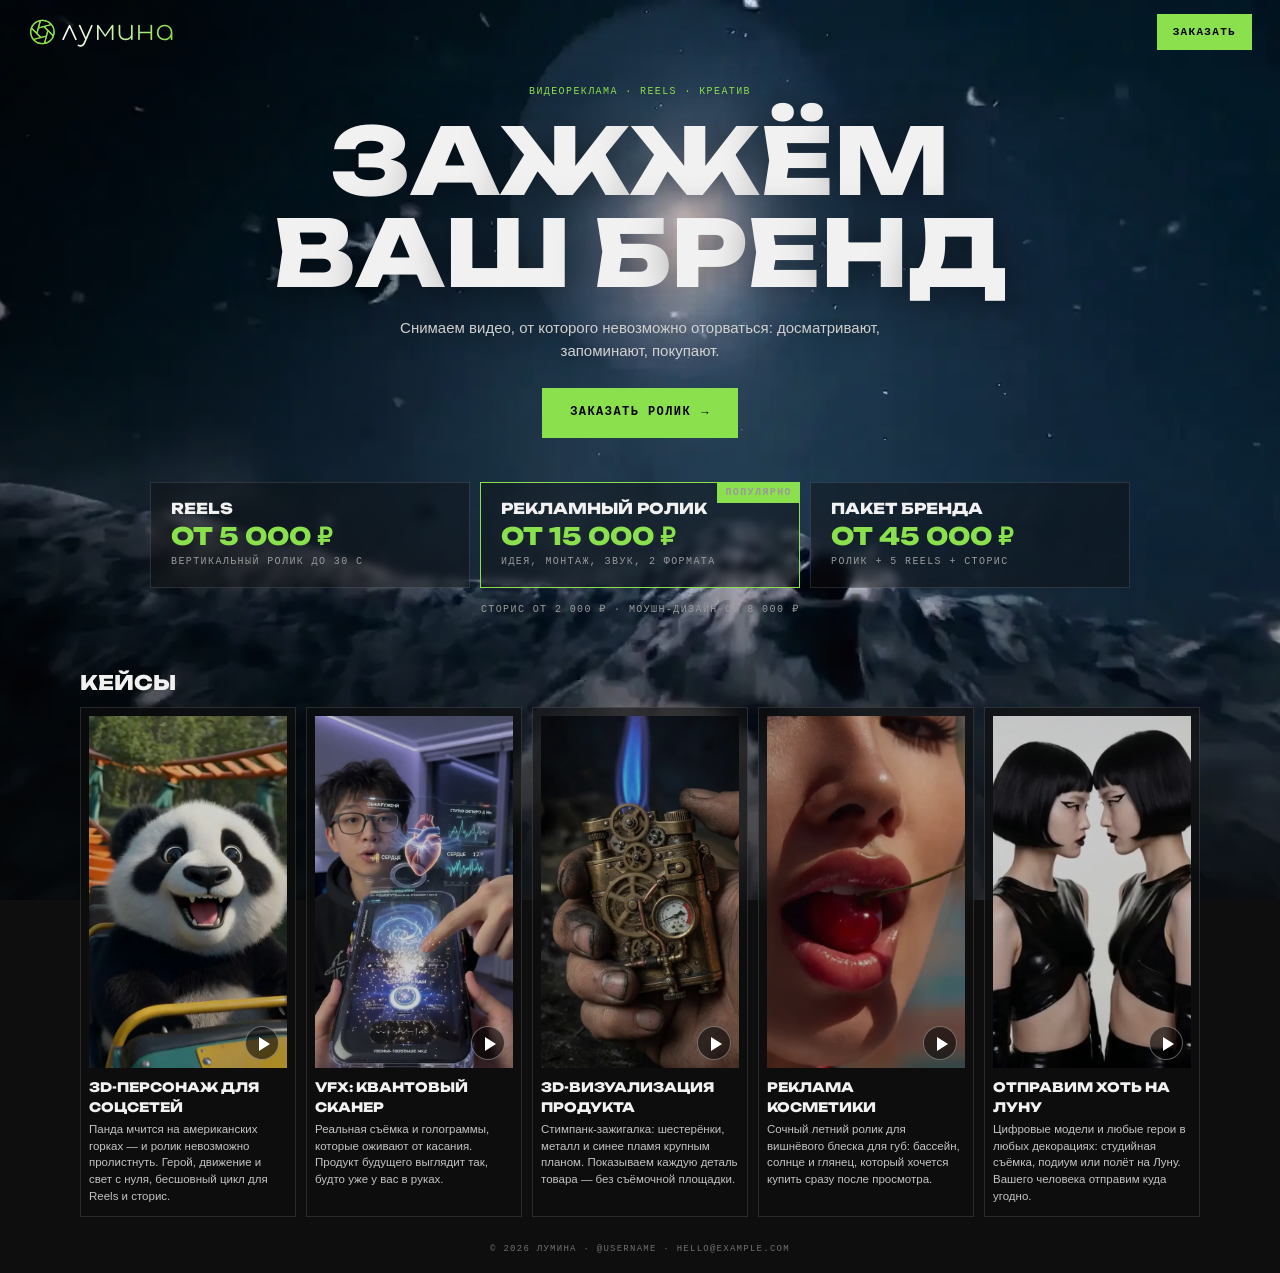
==== index.html @ f876d19e "Лумина: сайт видеостудии" ====
<!doctype html>
<html lang="ru">
<head>
<meta charset="utf-8">
<meta name="viewport" content="width=device-width,initial-scale=1,viewport-fit=cover">
<title>Лумина — видеореклама и креаторский контент</title>
<meta name="description" content="Рекламные ролики, Reels, сторис и моушн-дизайн для брендов. Фиксированная цена.">
<meta name="theme-color" content="#0e0e0e">
<link rel="preload" href="fonts/unb-cyr.woff2" as="font" type="font/woff2" crossorigin>
<link rel="icon" href="favicon.svg?v=15" type="image/svg+xml">
<link rel="icon" href="favicon-32.png?v=15" sizes="32x32">
<link rel="apple-touch-icon" href="apple-touch-icon.png?v=15">
<meta property="og:title" content="Лумина — видеореклама и креаторский контент">
<meta property="og:description" content="Ролики, Reels, сторис и моушн для брендов.">
<meta property="og:image" content="http://186.246.47.144:8081/og.png?v=15">
<meta property="og:image:width" content="1200">
<meta property="og:image:height" content="630">
<meta property="og:url" content="http://186.246.47.144:8081/">
<meta property="og:site_name" content="Лумина">
<meta property="og:locale" content="ru_RU">
<meta name="twitter:card" content="summary_large_image">
<meta property="og:type" content="website">
<link rel="stylesheet" href="style.css?v=15">
</head>
<body>
<div class="bg" aria-hidden="true"><video id="bgv" muted loop playsinline preload="auto" autoplay disablepictureinpicture></video></div>
<header class="hd">
  <a href="./" class="logo"><svg class="logo-svg" role="img" aria-label="Лумина" xmlns="http://www.w3.org/2000/svg" viewBox="0 0 331 80"><defs><linearGradient id="lmg" x1="0" x2="1"><stop offset="0" stop-color="#ffffff"/><stop offset="1" stop-color="#8be04e"/></linearGradient><filter id="lglow" x="-60%" y="-60%" width="220%" height="220%"><feGaussianBlur stdDeviation="1.4" result="b"/><feMerge><feMergeNode in="b"/><feMergeNode in="SourceGraphic"/></feMerge></filter></defs><g filter="url(#lglow)"><circle cx="32" cy="40" r="26" fill="none" stroke="#8be04e" stroke-width="2.6"/><line x1="44.28" y1="36.68" x2="36.53" y2="65.60" stroke="#8be04e" stroke-width="2.6" stroke-linecap="round"/><line x1="41.01" y1="48.97" x2="12.09" y2="56.72" stroke="#8be04e" stroke-width="2.6" stroke-linecap="round"/><line x1="28.73" y1="52.29" x2="7.56" y2="31.12" stroke="#8be04e" stroke-width="2.6" stroke-linecap="round"/><line x1="19.72" y1="43.32" x2="27.47" y2="14.40" stroke="#8be04e" stroke-width="2.6" stroke-linecap="round"/><line x1="22.99" y1="31.03" x2="51.91" y2="23.28" stroke="#8be04e" stroke-width="2.6" stroke-linecap="round"/><line x1="35.27" y1="27.71" x2="56.44" y2="48.88" stroke="#8be04e" stroke-width="2.6" stroke-linecap="round"/></g><path d="M92.166 24.024Q92.786 24.024 93.344 24.334Q93.902 24.644 94.15 25.326L108.1 55.644Q108.41 56.264 108.131 56.946Q107.852 57.628 107.17 57.938Q106.488 58.248 105.775 58.0Q105.062 57.752 104.752 57.07L91.112 27.0H93.654L79.766 57.008Q79.456 57.69 78.68100000000001 57.938Q77.906 58.186 77.224 57.876Q76.542 57.566 76.29400000000001 56.884Q76.046 56.202 76.294 55.582L90.43 25.326Q91.112 24.024 92.166 24.024ZM117.098 72.818Q115.548 72.88 114.122 72.384Q112.696 71.888 111.27 71.082Q110.464 70.586 110.309 69.78Q110.154 68.974 110.774 68.292Q111.33200000000001 67.672 112.107 67.765Q112.882 67.858 113.688 68.292Q114.494 68.726 115.238 68.943Q115.982 69.16 116.974 69.098Q119.144 68.974 121.035 67.269Q122.926 65.564 124.29 62.402L140.1 25.264000000000003Q140.41 24.520000000000003 141.123 24.241000000000003Q141.836 23.962000000000003 142.58 24.272Q143.324 24.582 143.603 25.264Q143.882 25.945999999999998 143.572 26.752L127.638 63.766Q125.902 67.92 123.143 70.307Q120.384 72.694 117.098 72.818ZM129.25 57.194Q128.44400000000002 57.566 127.82400000000001 57.38Q127.20400000000001 57.194 126.83200000000001 56.388L113.254 26.628Q112.882 25.822000000000003 113.06800000000001 25.202Q113.254 24.582 114.06 24.21Q114.866 23.838 115.486 24.024Q116.10600000000001 24.21 116.47800000000001 25.016L130.056 54.775999999999996Q130.428 55.582 130.24200000000002 56.202Q130.056 56.822 129.25 57.194ZM155.174 58.0Q154.306 58.0 153.81 57.504000000000005Q153.31400000000002 57.008 153.31400000000002 56.14V25.945999999999998Q153.31400000000002 25.016 153.81 24.551Q154.306 24.086 155.174 24.086Q156.538 24.086 157.344 25.326L171.604 46.034L185.864 25.326Q186.67000000000002 24.086 188.034 24.086Q188.90200000000002 24.086 189.39800000000002 24.551Q189.894 25.016 189.894 25.945999999999998V56.14Q189.894 57.008 189.39800000000002 57.504000000000005Q188.90200000000002 58.0 188.034 58.0Q187.104 58.0 186.639 57.504000000000005Q186.174 57.008 186.174 56.14V27.806L187.72400000000002 28.302L173.154 49.568Q172.53400000000002 50.374 171.604 50.374Q170.674 50.374 170.054 49.568L155.422 28.55L157.03400000000002 28.054V56.14Q157.03400000000002 57.07 156.56900000000002 57.535Q156.104 58.0 155.174 58.0ZM217.12 58.434Q212.6458360655738 58.434 209.1169180327869 56.605Q205.58800000000002 54.775999999999996 203.51100000000002 51.242Q201.43400000000003 47.708 201.43400000000003 42.624V25.945999999999998Q201.43400000000003 25.16284210526316 201.96720000000002 24.62442105263158Q202.5004 24.086 203.27596363636366 24.086Q204.10000000000002 24.086 204.627 24.62442105263158Q205.15400000000002 25.16284210526316 205.15400000000002 25.945999999999998V42.624Q205.15400000000002 46.653999999999996 206.72495530726258 49.340666666666664Q208.29591061452516 52.02733333333333 211.00330167597767 53.370666666666665Q213.71069273743018 54.714 217.12 54.714Q220.4428125 54.714 223.12140625 53.412Q225.8 52.11 227.35000000000002 49.912444444444446Q228.90000000000003 47.71488888888889 228.90000000000003 44.918H232.0Q231.752 48.762 229.70600000000002 51.831Q227.66000000000003 54.9 224.39321637426903 56.667Q221.12643274853804 58.434 217.12 58.434ZM230.78480000000002 58.0Q229.94160000000002 58.0 229.42080000000004 57.473Q228.90000000000003 56.946 228.90000000000003 56.14V25.945999999999998Q228.90000000000003 25.078000000000003 229.42080000000004 24.582Q229.94160000000002 24.086 230.78480000000002 24.086Q231.62800000000001 24.086 232.12400000000002 24.582Q232.62 25.078000000000003 232.62 25.945999999999998V56.14Q232.62 56.946 232.12400000000002 57.473Q231.62800000000001 58.0 230.78480000000002 58.0ZM274.106 58.0Q273.2952307692308 58.0 272.77061538461544 57.473Q272.24600000000004 56.946 272.24600000000004 56.14V25.945999999999998Q272.24600000000004 25.087538461538465 272.77061538461544 24.58676923076923Q273.2952307692308 24.086 274.106 24.086Q274.9605945945946 24.086 275.46329729729734 24.58676923076923Q275.966 25.087538461538465 275.966 25.945999999999998V56.14Q275.966 56.946 275.46329729729734 57.473Q274.9605945945946 58.0 274.106 58.0ZM246.65803636363637 58.0Q245.834 58.0 245.30700000000002 57.473Q244.78000000000003 56.946 244.78000000000003 56.14V25.945999999999998Q244.78000000000003 25.087538461538465 245.30080000000004 24.58676923076923Q245.82160000000002 24.086 246.6648 24.086Q247.508 24.086 248.00400000000002 24.58676923076923Q248.50000000000003 25.087538461538465 248.50000000000003 25.945999999999998V56.14Q248.50000000000003 56.946 247.9910363636364 57.473Q247.48207272727274 58.0 246.65803636363637 58.0ZM247.69400000000002 42.934V39.586H273.796V42.934ZM303.626 58.372Q298.66008040201007 58.372 294.72604020100505 56.109Q290.792 53.846000000000004 288.529 49.92094634146342Q286.266 45.99589268292683 286.266 41.074Q286.266 36.096222222222224 288.5403718592965 32.17622222222222Q290.814743718593 28.256222222222224 294.7403718592965 25.98511111111111Q298.666 23.714 303.6159222614841 23.714Q308.5658445229682 23.714 312.4819222614841 25.977Q316.39799999999997 28.240000000000002 318.66099999999994 32.17700000000001Q320.924 36.114000000000004 320.924 41.074L319.374 43.554Q319.374 47.7543779527559 317.30514509803925 51.108846456692916Q315.2362901960784 54.46331496062992 311.6852705882353 56.41765748031496Q308.13425098039215 58.372 303.626 58.372ZM303.6233043478261 54.9Q307.532 54.9 310.601 53.071Q313.67 51.242 315.437 48.10433644859813Q317.204 44.96667289719626 317.204 41.06936448598131Q317.204 37.106 315.42272772277227 33.97687248322148Q313.6414554455445 30.847744966442953 310.58304455445545 29.016872483221476Q307.52463366336633 27.186 303.626 27.186Q299.7836644295302 27.186 296.6828322147651 29.015Q293.582 30.844 291.784 33.96321126760563Q289.986 37.082422535211265 289.986 41.064394366197185Q289.986 44.980000000000004 291.784 48.111000000000004Q293.582 51.242 296.682 53.071Q299.782 54.9 303.6233043478261 54.9ZM319.09499999999997 58.0Q318.258 58.0 317.731 57.48605263157894Q317.204 56.97210526315789 317.204 56.14V44.794L318.382 41.074H320.924V56.14Q320.924 56.97210526315789 320.428 57.48605263157894Q319.932 58.0 319.09499999999997 58.0Z" fill="url(#lmg)"/></svg></a>
  <button class="btn btn-acc btn-sm" data-lead data-magnet>Заказать</button>
</header>
<main>
  <section class="hero">
    <p class="mono acc kick">Видеореклама · Reels · креатив</p>
    <h1 class="disp">Зажжём<br>ваш бренд</h1>
    <p class="sub">Снимаем видео, от которого невозможно оторваться: досматривают, запоминают, покупают.</p>
    <button class="btn btn-acc btn-arr" data-lead data-magnet>Заказать ролик</button>
  </section>
  <section class="plans" aria-label="Цены">
    <div class="plan"><h2 class="disp">Reels</h2><p class="price disp acc">от 5 000 ₽</p><p class="mono">вертикальный ролик до 30 с</p></div>
    <div class="plan hot"><span class="badge mono">популярно</span><h2 class="disp">Рекламный ролик</h2><p class="price disp acc">от 15 000 ₽</p><p class="mono">идея, монтаж, звук, 2 формата</p></div>
    <div class="plan"><h2 class="disp">Пакет бренда</h2><p class="price disp acc">от 45 000 ₽</p><p class="mono">ролик + 5 Reels + сторис</p></div>
  </section>
  <p class="mono extra">Сторис от 2 000 ₽ · Моушн-дизайн от 8 000 ₽</p>

  <section class="cases" aria-label="Кейсы">
    <h2 class="disp cases-h">Кейсы</h2>
    <div class="cgrid">
      <article class="case" tabindex="0" role="button" data-full="media/work-panda-full.mp4?v=15" data-title="3D-персонаж для соцсетей"><div class="cv"><video muted loop playsinline preload="none" poster="media/work-panda.webp?v=15" data-src="media/work-panda.mp4?v=15"></video><span class="play" aria-hidden="true"></span></div><h3>3D-персонаж для соцсетей</h3><p>Панда мчится на американских горках — и ролик невозможно пролистнуть. Герой, движение и свет с нуля, бесшовный цикл для Reels и сторис.</p></article>
      <article class="case" tabindex="0" role="button" data-full="media/work-vfx-full.mp4?v=15" data-title="VFX: квантовый сканер"><div class="cv"><video muted loop playsinline preload="none" poster="media/work-vfx.webp?v=15" data-src="media/work-vfx.mp4?v=15"></video><span class="play" aria-hidden="true"></span></div><h3>VFX: квантовый сканер</h3><p>Реальная съёмка и голограммы, которые оживают от касания. Продукт будущего выглядит так, будто уже у вас в руках.</p></article>
      <article class="case" tabindex="0" role="button" data-full="media/work-lighter-full.mp4?v=15" data-title="3D-визуализация продукта"><div class="cv"><video muted loop playsinline preload="none" poster="media/work-lighter.webp?v=15" data-src="media/work-lighter.mp4?v=15"></video><span class="play" aria-hidden="true"></span></div><h3>3D-визуализация продукта</h3><p>Стимпанк-зажигалка: шестерёнки, металл и синее пламя крупным планом. Показываем каждую деталь товара — без съёмочной площадки.</p></article>
      <article class="case" tabindex="0" role="button" data-full="media/work-beauty-full.mp4?v=15" data-title="Реклама косметики"><div class="cv"><video muted loop playsinline preload="none" poster="media/work-beauty.webp?v=15" data-src="media/work-beauty.mp4?v=15"></video><span class="play" aria-hidden="true"></span></div><h3>Реклама косметики</h3><p>Сочный летний ролик для вишнёвого блеска для губ: бассейн, солнце и глянец, который хочется купить сразу после просмотра.</p></article>
      <article class="case" tabindex="0" role="button" data-full="media/work-twins-full.mp4?v=15" data-title="Отправим хоть на Луну"><div class="cv"><video muted loop playsinline preload="none" poster="media/work-twins.webp?v=15" data-src="media/work-twins.mp4?v=15"></video><span class="play" aria-hidden="true"></span></div><h3>Отправим хоть на Луну</h3><p>Цифровые модели и любые герои в любых декорациях: студийная съёмка, подиум или полёт на Луну. Вашего человека отправим куда угодно.</p></article>
    </div>
  </section>
</main>
<footer class="ft mono">© <span id="yr"></span> <span data-brand>Лумина</span> · @username · hello@example.com</footer>

<div class="modal" id="lead" hidden>
  <div class="m-in">
    <button class="x" data-close aria-label="Закрыть">×</button>
    <form id="lf" novalidate>
      <h3 class="disp">Заказать ролик</h3>
      <label class="mono">Имя<input name="name" required maxlength="80" autocomplete="name"></label>
      <label class="mono">Телефон, Telegram или e-mail<input name="contact" required maxlength="120" placeholder="+7 900 000-00-00, @username или e-mail" autocomplete="on"></label>
      <label class="mono">Идея<textarea name="idea" rows="3" maxlength="1000" placeholder="Коротко: что рекламируем и где"></textarea></label>
      <button class="btn btn-acc w" type="submit">Отправить</button>
      <p class="ferr" id="ferr" role="alert" hidden></p>
      <p class="mono tiny">Отправляя заявку, вы соглашаетесь на обработку контактных данных для связи с вами согласно <a href="privacy.html" class="ul" target="_blank" rel="noopener">политике конфиденциальности</a>.</p>
    </form>
    <div class="thanks" hidden><h3 class="disp">Спасибо!</h3><p>Заявка принята, скоро свяжемся.</p><button class="btn btn-acc w" data-close>Готово</button></div>
  </div>
</div>
<div class="modal lb" id="lb" hidden>
  <div class="lb-in"><button class="x" data-close aria-label="Закрыть">×</button><video id="lbv" controls playsinline preload="none"></video><p class="mono lb-t" id="lbt"></p></div>
</div>
<script src="app.js?v=15" defer></script>
</body>
</html>
---- style.css ----
@font-face{font-family:Disp;src:url(fonts/unb-cyr.woff2) format('woff2');font-weight:500 900;font-display:swap;unicode-range:U+0400-045F,U+2116}
@font-face{font-family:Disp;src:url(fonts/unb-lat.woff2) format('woff2');font-weight:500 900;font-display:swap;unicode-range:U+0000-00FF,U+2000-206F,U+20BD}
*{box-sizing:border-box;margin:0;padding:0}
:root{--fg:#f1f1f1;--mut:#9a9a9a;--line:rgba(255,255,255,.12);--acc:#8be04e;--acc2:#a6f06a;--mono:ui-monospace,SFMono-Regular,Menlo,Consolas,monospace}
body{background:#0e0e0e;color:var(--fg);font:15px/1.5 Inter,-apple-system,BlinkMacSystemFont,"Segoe UI",Roboto,Arial,sans-serif;-webkit-font-smoothing:antialiased;min-height:100svh;display:flex;flex-direction:column}
button{font:inherit;color:inherit;background:none;border:0;cursor:pointer}
.mono{font-family:var(--mono);font-size:11px;letter-spacing:.14em;text-transform:uppercase}
.disp{font-family:Disp,sans-serif;font-weight:800;text-transform:uppercase;line-height:1}
.acc{color:var(--acc)}
.bg{position:fixed;inset:0;z-index:-1;background:#05070a url(media/bg-m.webp?v=15) center/cover}
@media(min-width:768px){.bg{background-image:url(media/bg.webp?v=15)}}
.bg video{width:100%;height:100%;object-fit:cover;opacity:0;transition:opacity 1.2s}.bg video.on{opacity:1}
.bg:after{content:"";position:absolute;inset:0;background:linear-gradient(90deg,rgba(0,0,0,.45),rgba(0,0,0,.05) 60%),linear-gradient(transparent 55%,rgba(10,10,10,.7))}
.bg video{filter:saturate(1.15) contrast(1.05)}
h1,.sub,.kick{text-shadow:0 2px 18px rgba(0,0,0,.6)}
.btn{display:inline-flex;align-items:center;justify-content:center;height:50px;padding:0 28px;font-family:var(--mono);font-size:12px;font-weight:700;letter-spacing:.12em;text-transform:uppercase;transition:.2s}
.btn-acc{background:var(--acc);color:#000}.btn-acc:hover{background:var(--acc2)}
.btn-sm{height:36px;padding:0 16px;font-size:11px}.w{width:100%}
.hd{display:flex;justify-content:space-between;align-items:center;height:64px;padding:0 18px}
.logo{font-family:Disp,sans-serif;font-weight:800;font-size:17px;letter-spacing:.06em}
main{flex:1;display:flex;flex-direction:column;justify-content:center;align-items:center;padding:20px 16px 10px;text-align:center}
.kick{margin-bottom:16px;font-size:10px}
h1{font-size:clamp(30px,8vw,92px);text-shadow:0 4px 40px rgba(0,0,0,.5)}
.sub{color:#d2d2d2;max-width:520px;margin:18px auto 26px}
.plans{display:grid;gap:10px;width:100%;max-width:980px;margin-top:44px;text-align:left}
.plan{position:relative;padding:18px 20px;border:1px solid var(--line);background:rgba(14,14,14,.4);backdrop-filter:blur(4px);-webkit-backdrop-filter:blur(4px)}
.plan.hot{border-color:var(--acc)}
.badge{position:absolute;top:-1px;right:-1px;background:var(--acc);color:#000;padding:3px 8px;font-size:9px;font-weight:700}
.plan h2{font-size:15px}.price{font-size:24px;margin:8px 0 6px}.plan .mono{color:var(--mut);font-size:10px}
.extra{color:var(--mut);font-size:10px;margin-top:14px}
.ft{text-align:center;color:#6f6f6f;font-size:9px;padding:16px}
.modal{position:fixed;inset:0;z-index:10;background:rgba(0,0,0,.78);backdrop-filter:blur(8px);-webkit-backdrop-filter:blur(8px);display:flex;align-items:center;justify-content:center;padding:16px}
.modal[hidden]{display:none}
.m-in{position:relative;width:min(440px,100%);background:#121212;border:1px solid var(--line);border-top:2px solid var(--acc);padding:28px 22px 22px}
.m-in h3{font-size:20px;margin-bottom:18px}
label{display:block;margin-bottom:14px;font-size:10px;color:var(--mut)}
input,textarea{display:block;width:100%;margin-top:6px;background:#1a1a1a;border:1px solid var(--line);color:#fff;font:16px Inter,-apple-system,Arial,sans-serif;padding:12px;outline:0;resize:vertical}
input:focus,textarea:focus{border-color:var(--acc)}
.tiny{font-size:9px;color:#666;margin-top:10px;text-align:center}
.thanks p{color:var(--mut);margin:8px 0 18px}
.x{position:absolute;top:6px;right:10px;font-size:30px;width:40px;height:40px}
@media(min-width:720px){.plans{grid-template-columns:repeat(3,1fr)}.hd{padding:0 28px}}
@media(prefers-reduced-motion:reduce){*{transition:none!important}}
.logo{display:inline-flex;align-items:center}.logo-svg{height:30px;width:auto;display:block}
@media(min-width:720px){.logo-svg{height:36px}}
.cases{width:100%;max-width:980px;margin-top:56px;text-align:left}
.cases-h{font-size:20px;display:flex;align-items:center;gap:12px;margin-bottom:14px}
.tag{font-size:9px;font-weight:700;letter-spacing:.12em;color:#000;background:var(--acc);padding:3px 7px}
.cases-h .tag{background:transparent;color:var(--acc);border:1px solid var(--acc)}
.cgrid{display:grid;grid-template-columns:1fr 1fr;gap:10px}
.case{border:1px solid var(--line);background:rgba(14,14,14,.6);backdrop-filter:blur(10px);-webkit-backdrop-filter:blur(10px);padding:8px 8px 12px}
.cv{position:relative;aspect-ratio:4/5;overflow:hidden;background:#111;margin-bottom:10px}
.cv video{width:100%;height:100%;object-fit:cover;display:block}
.cv .tag{position:absolute;top:6px;left:6px}
.case h3{font-family:Disp,sans-serif;font-weight:800;text-transform:uppercase;font-size:13px;margin-bottom:4px}
.case p{font-size:12px;color:#cfcfcf;line-height:1.4}.case b{color:#fff;font-weight:600}
.case .res{color:var(--acc);font-size:9.5px;letter-spacing:.06em;margin-top:6px;line-height:1.5}
.cases .note{color:var(--mut);font-size:9px;margin-top:10px;text-align:center}
@media(min-width:720px){.cgrid{grid-template-columns:repeat(4,1fr)}}
/* scramble h1 */
.hero h1{cursor:default}.hero h1 .w{white-space:nowrap}
.hero h1 .c{display:inline-block;position:relative}
.hero h1 .c.sc{color:transparent;text-shadow:none}
.hero h1 .c.sc:after{content:attr(data-c);position:absolute;inset:0;display:flex;align-items:center;justify-content:center;color:var(--acc);font-family:var(--mono);font-weight:700;text-shadow:0 0 14px var(--acc),0 0 3px #e9ffd9}
/* real cases */
.cgrid{grid-template-columns:repeat(3,1fr)}
.case{cursor:pointer;transition:border-color .2s}.case:hover,.case:focus-visible{border-color:var(--acc);outline:0}
.cv{aspect-ratio:9/16}
.play{position:absolute;right:8px;bottom:8px;width:34px;height:34px;border-radius:50%;background:rgba(0,0,0,.55);border:1px solid rgba(255,255,255,.35)}
.play:after{content:"";position:absolute;left:13px;top:10px;border-left:11px solid #fff;border-top:7px solid transparent;border-bottom:7px solid transparent}
.case:hover .play{background:var(--acc);border-color:var(--acc)}.case:hover .play:after{border-left-color:#000}
@media(max-width:719px){.cgrid{display:flex;overflow-x:auto;scroll-snap-type:x mandatory;scroll-padding:0 16px;gap:10px;margin:0 -16px;padding:0 16px 6px;scrollbar-width:none}.cgrid::-webkit-scrollbar{display:none}.case{flex:0 0 58%;scroll-snap-align:start}}
@media(min-width:720px){.cgrid{grid-template-columns:repeat(3,1fr)}.cases{max-width:820px}}
.lb .lb-in{position:relative;display:flex;flex-direction:column;align-items:center;gap:8px;max-height:100%}
.lb video{max-height:calc(100svh - 80px);max-width:100%;aspect-ratio:9/16;background:#000;border:1px solid var(--line)}
.lb .x{top:-4px;right:-46px}.lb-t{color:var(--mut);font-size:10px}
@media(max-width:600px){.lb .x{right:0;top:-44px}}
/* 5 cases */
@media(min-width:720px){.cases{max-width:1120px}.cgrid{grid-template-columns:repeat(5,1fr)}}
.case p{font-size:11.5px;color:#c4c4c4;line-height:1.45}
@media(max-width:719px){.case{flex-basis:62%}}
/* ===== micro-interactions ===== */
.btn{position:relative;overflow:hidden;isolation:isolate;transition:color .3s,background .3s,box-shadow .3s}
.btn:before{content:"";position:absolute;inset:0;z-index:-1;background:#fff;transform:scaleX(0);transform-origin:right;transition:transform .45s cubic-bezier(.7,0,.2,1)}
.btn .roll{display:inline-block;position:relative;overflow:hidden;height:1.3em;line-height:1.3em;vertical-align:middle}
.btn .roll>span{display:block;transition:transform .4s cubic-bezier(.7,0,.2,1)}
.btn .roll>span+span{position:absolute;left:0;top:100%}
.btn-arr .arr{display:inline-block;margin-left:10px;transition:transform .35s cubic-bezier(.7,0,.2,1)}
.x{transition:transform .3s,color .2s}
.logo-svg>g{transform-box:fill-box;transform-origin:center;transition:transform .8s cubic-bezier(.3,.7,.2,1)}
.plan{transition:border-color .3s,box-shadow .3s,transform .3s}
.plan .price{transition:text-shadow .3s}
.case{transition:border-color .3s,box-shadow .3s,transform .35s cubic-bezier(.2,.7,.2,1)}
.cv video{filter:brightness(.82) saturate(.9);transition:filter .4s,transform .6s cubic-bezier(.2,.7,.2,1)}
.play{transition:background .25s,border-color .25s,transform .3s}
.ul{color:inherit;text-decoration:none;background:linear-gradient(currentColor,currentColor) 0 100%/100% 1px no-repeat;transition:background-size .35s}
@media(hover:hover) and (pointer:fine){
  .btn:hover:before{transform:scaleX(1);transform-origin:left}
  .btn-acc:hover{background:var(--acc);color:#000}
  .btn:hover .roll>span{transform:translateY(-100%)}
  .btn-arr:hover .arr{transform:translateX(5px)}
  .x:hover{transform:rotate(90deg);color:var(--acc)}
  .logo:hover .logo-svg>g{transform:rotate(120deg)}
  .plan:hover{border-color:var(--acc);box-shadow:0 0 0 1px rgba(139,224,78,.35),0 10px 40px -12px rgba(139,224,78,.45);transform:translateY(-4px)}
  .plan:hover .price{text-shadow:0 0 18px rgba(139,224,78,.6)}
  .case:hover,.case:focus-visible{transform:translateY(-6px);box-shadow:0 0 0 1px rgba(139,224,78,.4),0 16px 40px -14px rgba(139,224,78,.5)}
  .case:hover .cv video{filter:none;transform:scale(1.04)}
  .case:hover .play{transform:scale(1.12)}
  .ul:hover{background-size:0 1px;background-position:100% 100%}
  body.cur-on,body.cur-on *{cursor:none!important}
  body.cur-on input,body.cur-on textarea{cursor:text!important}
}
.cur-dot,.cur-ring{position:fixed;left:0;top:0;pointer-events:none;z-index:100;border-radius:50%;opacity:0;transition:opacity .3s}
.cur-dot{width:6px;height:6px;margin:-3px 0 0 -3px;background:var(--acc)}
.cur-ring{width:34px;height:34px;margin:-17px 0 0 -17px;border:1px solid rgba(139,224,78,.6);display:flex;align-items:center;justify-content:center;transition:opacity .3s,width .3s,height .3s,margin .3s,background .3s,border-color .3s}
.cur-ring span{font-family:var(--mono);font-size:9px;font-weight:700;letter-spacing:.12em;text-transform:uppercase;color:#000;opacity:0;transition:opacity .2s}
.cur-on .cur-dot,.cur-on .cur-ring{opacity:1}
.cur-ring.big{width:54px;height:54px;margin:-27px 0 0 -27px;background:rgba(139,224,78,.12)}
.cur-ring.view{width:84px;height:84px;margin:-42px 0 0 -42px;background:var(--acc);border-color:var(--acc)}
.cur-ring.view span{opacity:1}
.cur-hide .cur-dot,.cur-hide .cur-ring{opacity:0}
/* form states */
.ferr{background:rgba(255,77,77,.08);border:1px solid rgba(255,90,90,.5);color:#ff9a9a;font-size:13px;padding:10px 12px;margin:2px 0 12px}
input.bad,textarea.bad{border-color:#ff6b6b!important}
.fhint{display:block;color:#ff8a8a;font-family:var(--mono);font-size:9.5px;letter-spacing:.06em;margin-top:5px;text-transform:none}
.btn[disabled]{opacity:.75;cursor:progress}
.btn.loading .roll>span:first-child:after{content:"";display:inline-block;width:10px;height:10px;margin-left:8px;border:2px solid currentColor;border-right-color:transparent;border-radius:50%;animation:spin .7s linear infinite;vertical-align:-1px}
@keyframes spin{to{transform:rotate(360deg)}}
.tiny a{color:#9a9a9a}
@media(prefers-reduced-motion:reduce){.btn:before,.btn .roll>span,.case,.plan,.cv video,.logo-svg>g{transition:none!important}.cur-dot,.cur-ring{display:none}}
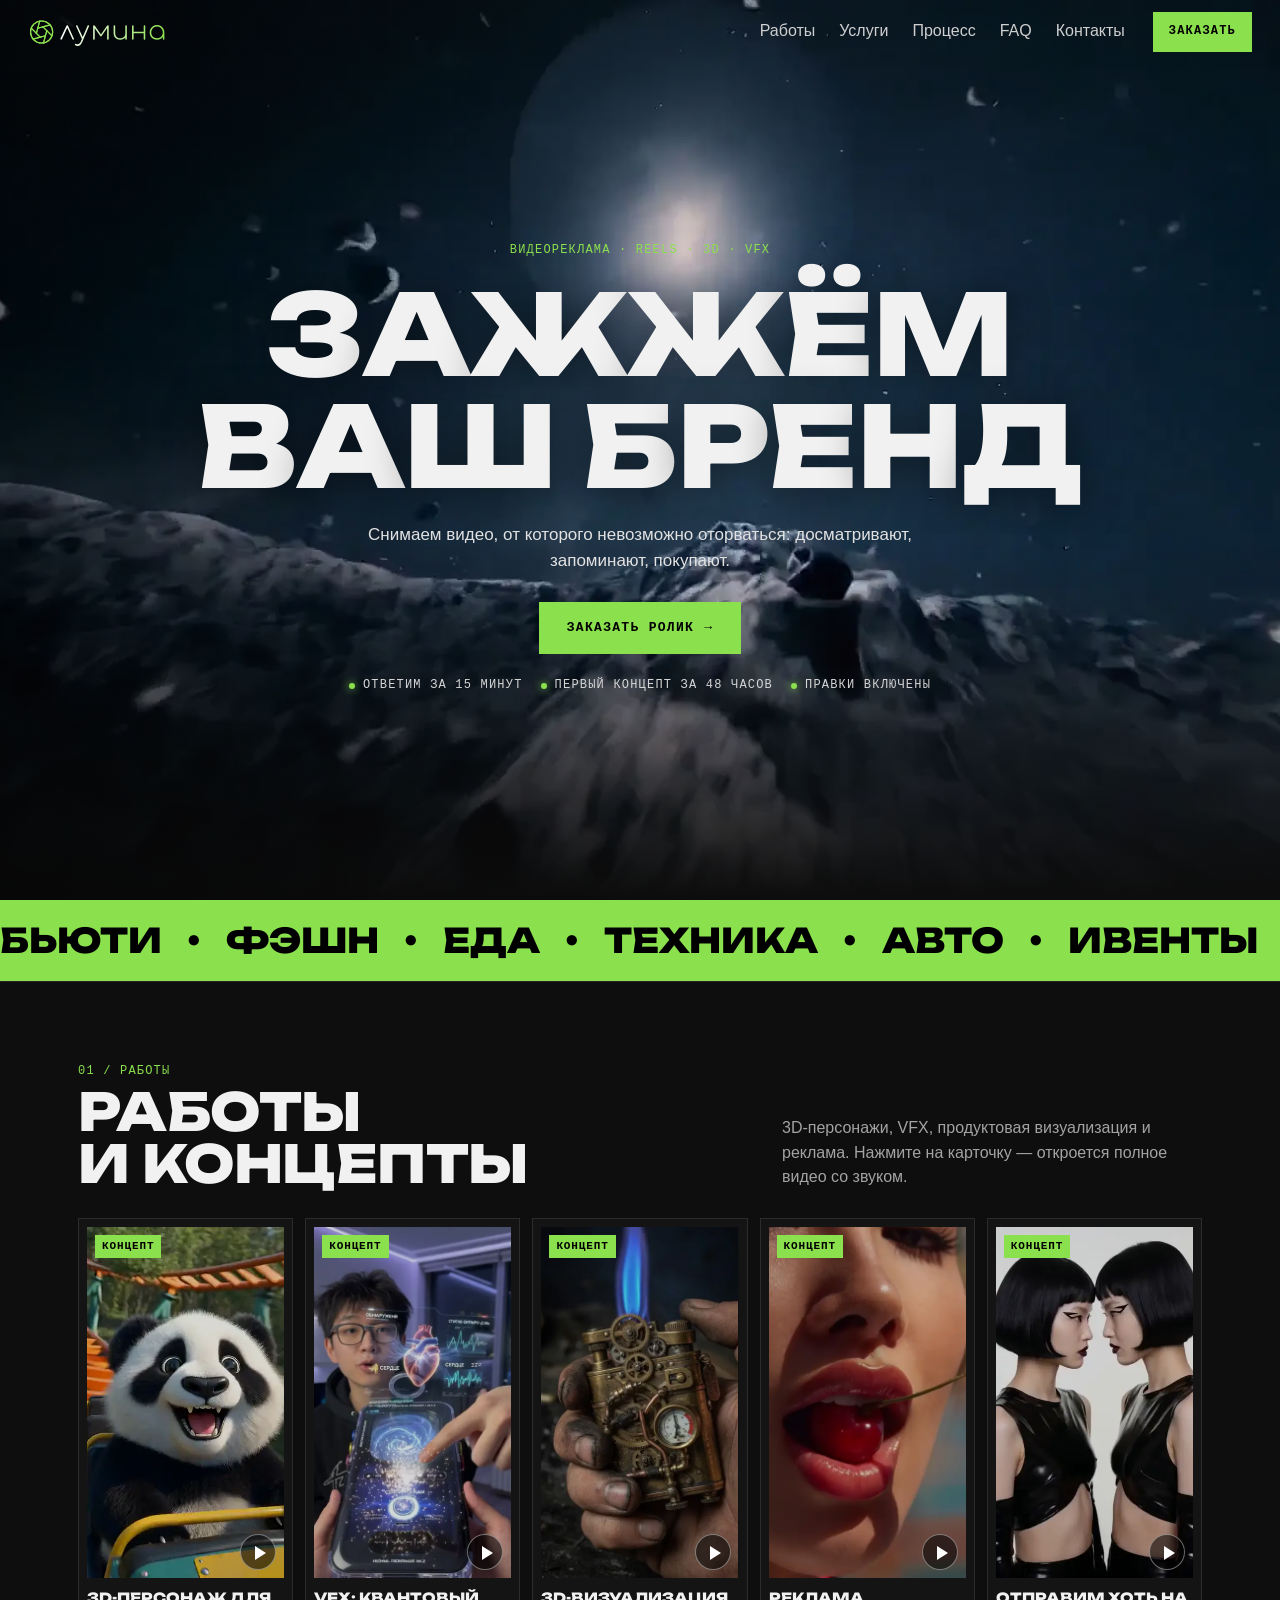
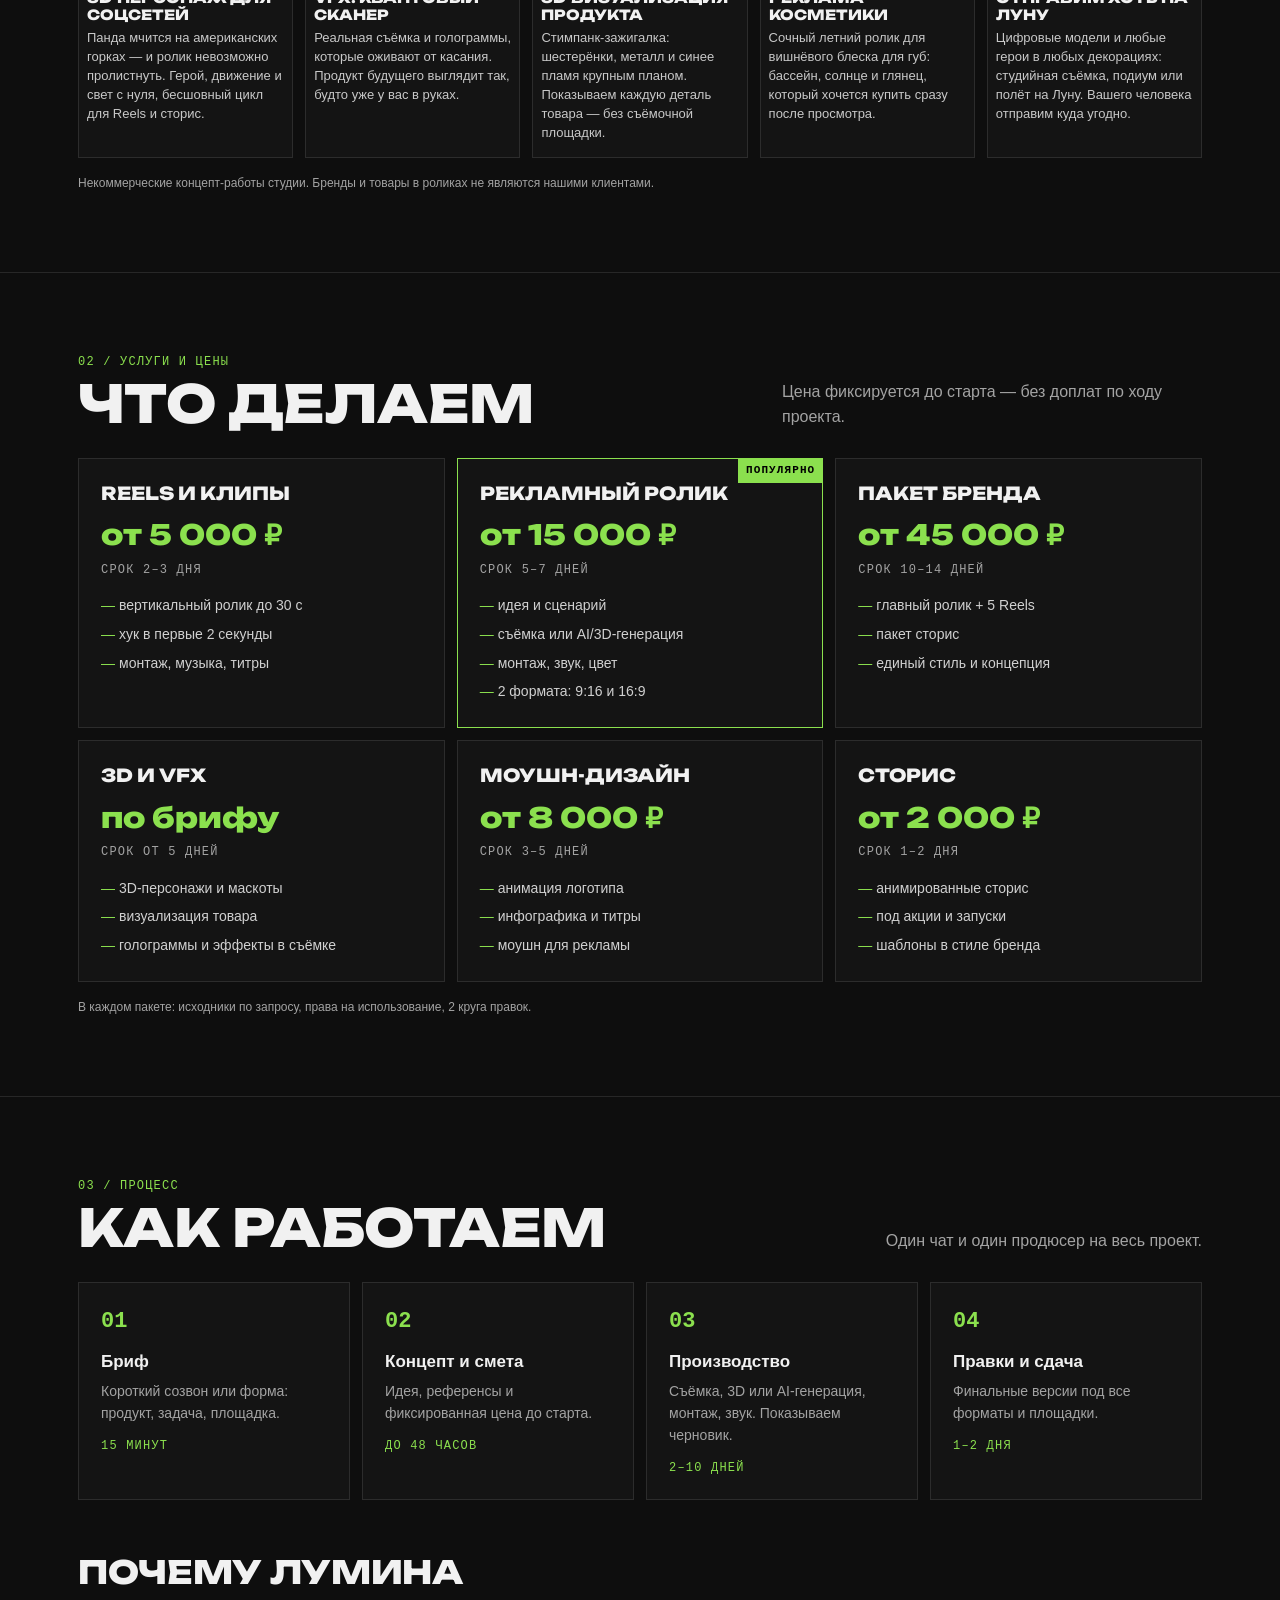
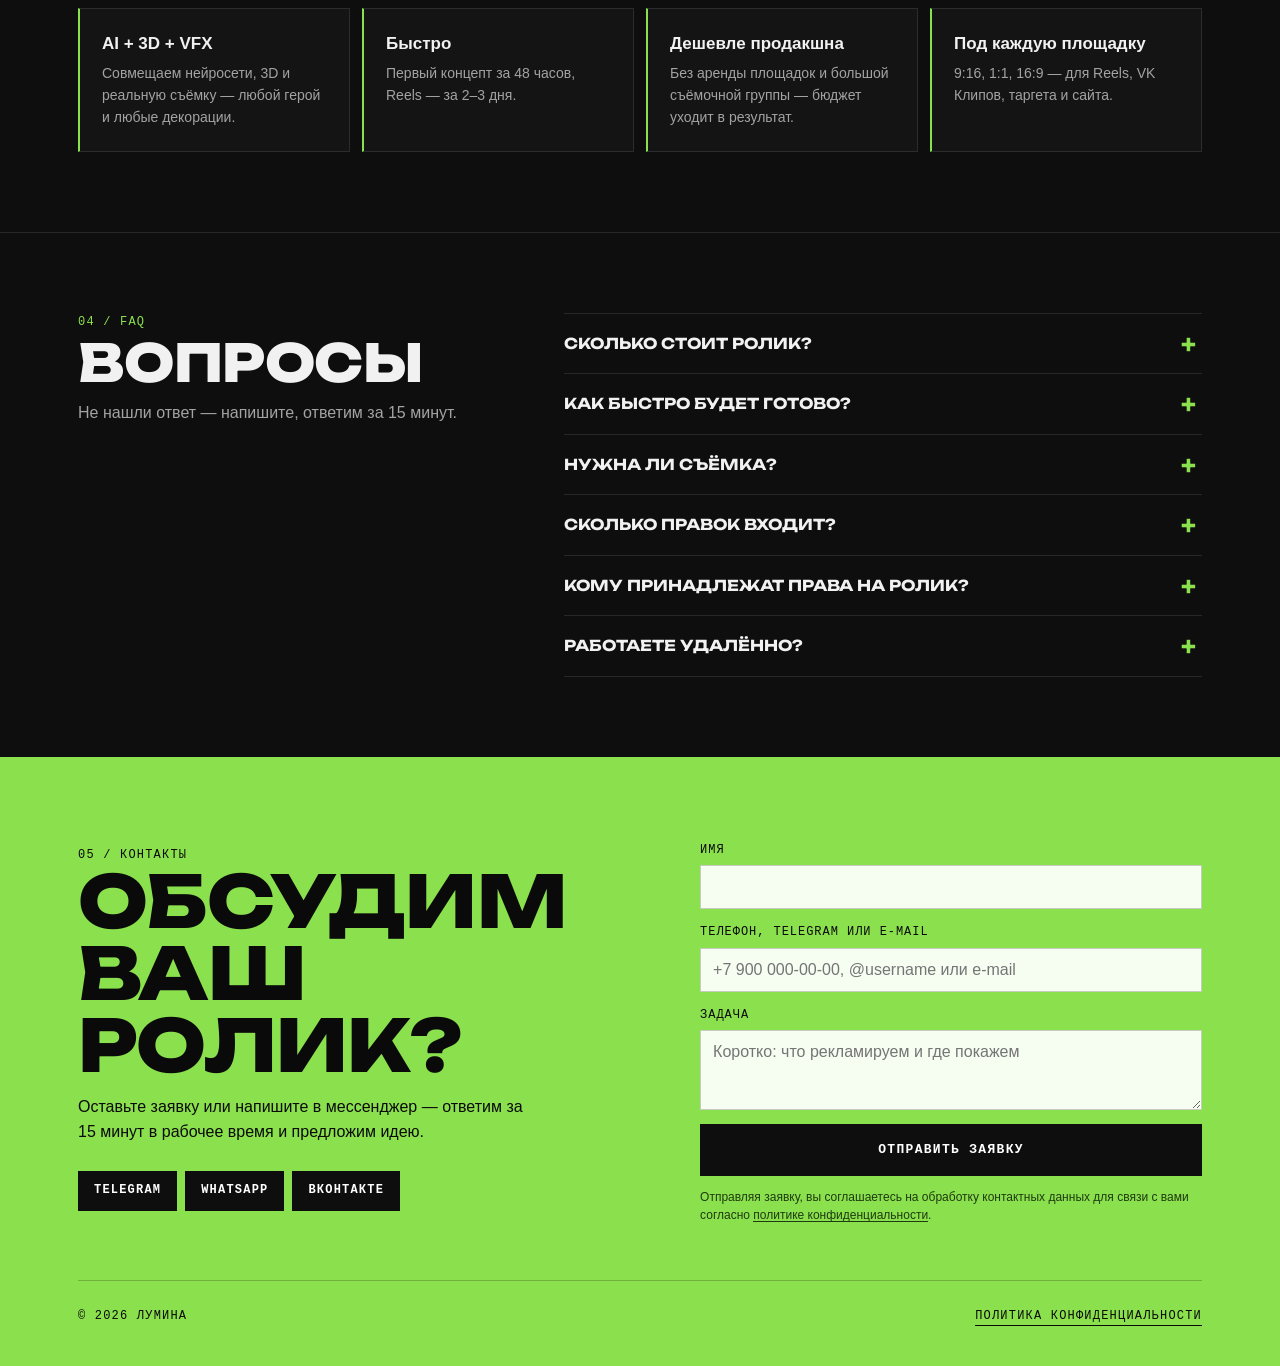
==== commit 51ce18ca: "Новая структура: работы, услуги, процесс, FAQ, форма в футере" ====
--- a/index.html
+++ b/index.html
@@ -3,76 +3,160 @@
 <head>
 <meta charset="utf-8">
 <meta name="viewport" content="width=device-width,initial-scale=1,viewport-fit=cover">
-<title>Лумина — видеореклама и креаторский контент</title>
-<meta name="description" content="Рекламные ролики, Reels, сторис и моушн-дизайн для брендов. Фиксированная цена.">
+<title>Лумина — видеореклама, Reels, 3D и VFX для брендов</title>
+<meta name="description" content="Видеостудия «Лумина»: рекламные ролики, Reels, 3D-визуализация и VFX для брендов. Первый концепт за 48 часов, фиксированная цена, правки включены.">
 <meta name="theme-color" content="#0e0e0e">
 <link rel="preload" href="fonts/unb-cyr.woff2" as="font" type="font/woff2" crossorigin>
-<link rel="icon" href="favicon.svg?v=15" type="image/svg+xml">
-<link rel="icon" href="favicon-32.png?v=15" sizes="32x32">
-<link rel="apple-touch-icon" href="apple-touch-icon.png?v=15">
-<meta property="og:title" content="Лумина — видеореклама и креаторский контент">
-<meta property="og:description" content="Ролики, Reels, сторис и моушн для брендов.">
-<meta property="og:image" content="http://186.246.47.144:8081/og.png?v=15">
+<link rel="preload" href="media/bg-m.webp?v=16" as="image" media="(max-width:767px)" fetchpriority="high">
+<link rel="preload" href="media/bg.webp?v=16" as="image" media="(min-width:768px)" fetchpriority="high">
+<link rel="icon" href="favicon.svg?v=16" type="image/svg+xml">
+<link rel="icon" href="favicon-32.png?v=16" sizes="32x32">
+<link rel="apple-touch-icon" href="apple-touch-icon.png?v=16">
+<link rel="canonical" href="http://186.246.47.144:8081/">
+<meta property="og:type" content="website">
+<meta property="og:title" content="Лумина — видеореклама, Reels, 3D и VFX">
+<meta property="og:description" content="Ролики, которые досматривают. Первый концепт за 48 часов.">
+<meta property="og:image" content="http://186.246.47.144:8081/og.png?v=16">
 <meta property="og:image:width" content="1200">
 <meta property="og:image:height" content="630">
 <meta property="og:url" content="http://186.246.47.144:8081/">
 <meta property="og:site_name" content="Лумина">
 <meta property="og:locale" content="ru_RU">
 <meta name="twitter:card" content="summary_large_image">
-<meta property="og:type" content="website">
-<link rel="stylesheet" href="style.css?v=15">
+<style>@font-face{font-family:Disp;src:url(fonts/unb-cyr.woff2) format('woff2');font-weight:500 900;font-display:swap;unicode-range:U+0400-045F,U+2116}@font-face{font-family:Disp;src:url(fonts/unb-lat.woff2) format('woff2');font-weight:500 900;font-display:swap;unicode-range:U+0000-00FF,U+2000-206F,U+20BD}*{box-sizing:border-box;margin:0;padding:0}:root{--bg:#0e0e0e;--bg2:#141414;--fg:#f1f1f1;--mut:#a3a3a3;--line:rgba(255,255,255,.1);--acc:#8be04e;--acc2:#a6f06a;--mono:ui-monospace,SFMono-Regular,Menlo,Consolas,monospace;--sans:Inter,-apple-system,BlinkMacSystemFont,"Segoe UI",Roboto,Arial,sans-serif;--ease:cubic-bezier(.2,.7,.2,1)}html{scroll-behavior:smooth;scroll-padding-top:72px;-webkit-text-size-adjust:100%}body{background:var(--bg);color:var(--fg);font:16px/1.55 var(--sans);-webkit-font-smoothing:antialiased;overflow-x:hidden}a{color:inherit}button{font:inherit;color:inherit;background:none;border:0;cursor:pointer}.mono{font-family:var(--mono);font-size:12px;letter-spacing:.1em;text-transform:uppercase}.disp{font-family:Disp,var(--sans);font-weight:800;text-transform:uppercase;line-height:1;letter-spacing:-.01em}.acc{color:var(--acc)}.mut{color:var(--mut)}.wrap{width:100%;max-width:1180px;margin:0 auto;padding:0 18px}.prog{position:fixed;left:0;top:0;height:2px;width:100%;background:var(--acc);transform-origin:0 50%;transform:scaleX(0);z-index:60;box-shadow:0 0 10px var(--acc)}.hd{position:fixed;top:0;left:0;right:0;z-index:50;height:64px;display:flex;align-items:center;gap:18px;padding:0 18px;border-bottom:1px solid transparent;transition:background .3s,border-color .3s}.hd.s{background:rgba(14,14,14,.82);-webkit-backdrop-filter:blur(14px);backdrop-filter:blur(14px);border-color:var(--line)}.logo{display:inline-flex;align-items:center;text-decoration:none}.logo-svg{height:30px;width:auto;display:block}.nav{display:none;gap:4px;margin-left:auto}.nav a{position:relative;text-decoration:none;color:#cfcfcf;padding:8px 10px;transition:color .2s}.nav a:after{content:"";position:absolute;left:10px;right:10px;bottom:4px;height:1px;background:var(--acc);transform:scaleX(0);transform-origin:right;transition:transform .35s var(--ease)}.nav a:hover,.nav a.on{color:#fff}.nav a:hover:after,.nav a.on:after{transform:scaleX(1);transform-origin:left}.hd .btn{margin-left:auto}.nav+.btn{margin-left:8px}.bg{position:absolute;inset:0;z-index:-1;background:#05070a url(media/bg-m.webp?v=16) center/cover;overflow:hidden}@media(min-width:768px){.bg{background-image:url(media/bg.webp?v=16)}}.bg video{width:100%;height:100%;object-fit:cover;opacity:0;transition:opacity 1.2s;filter:saturate(1.15) contrast(1.05)}.bg video.on{opacity:1}.bg:after{content:"";position:absolute;inset:0;background:linear-gradient(90deg,rgba(0,0,0,.5),rgba(0,0,0,.1) 60%),linear-gradient(rgba(14,14,14,.35),transparent 30%,transparent 60%,var(--bg))}.hero{position:relative;isolation:isolate;min-height:100svh;display:flex;flex-direction:column;justify-content:center;align-items:center;text-align:center;padding:96px 18px 60px}.kick{margin-bottom:18px}.hero h1{font-size:clamp(40px,10vw,112px);text-shadow:0 4px 40px rgba(0,0,0,.45);cursor:default}.sub{color:#e2e2e2;max-width:560px;margin:20px auto 28px;font-size:17px}.trust{display:flex;flex-wrap:wrap;justify-content:center;gap:8px 18px;margin-top:22px;color:#d6d6d6;font-size:12px}.trust li{list-style:none;display:flex;align-items:center;gap:8px}.trust li:before{content:"";width:6px;height:6px;border-radius:50%;background:var(--acc);box-shadow:0 0 8px var(--acc)}.btn{position:relative;overflow:hidden;isolation:isolate;display:inline-flex;align-items:center;justify-content:center;height:52px;padding:0 28px;font-family:var(--mono);font-size:13px;font-weight:700;letter-spacing:.1em;text-transform:uppercase;text-decoration:none;transition:color .3s,background .3s,border-color .3s}.btn:before{content:"";position:absolute;inset:0;z-index:-1;background:#fff;transform:scaleX(0);transform-origin:right;transition:transform .45s cubic-bezier(.7,0,.2,1)}.btn-acc{background:var(--acc);color:#000}.btn-ol{border:1px solid rgba(255,255,255,.35);color:#fff}.btn-dark{background:#0e0e0e;color:#fff}.btn-sm{height:40px;padding:0 16px;font-size:12px}.w{width:100%}.btn .roll{display:inline-block;position:relative;overflow:hidden;height:1.3em;line-height:1.3em;vertical-align:middle}.btn .roll>span{display:block;transition:transform .4s cubic-bezier(.7,0,.2,1)}.btn .roll>span+span{position:absolute;left:0;top:100%}.btn-arr .arr{display:inline-block;margin-left:10px;transition:transform .35s var(--ease)}.btn[disabled]{opacity:.75;cursor:progress}.btn.loading .roll>span:first-child:after{content:"";display:inline-block;width:10px;height:10px;margin-left:8px;border:2px solid currentColor;border-right-color:transparent;border-radius:50%;animation:spin .7s linear infinite;vertical-align:-1px}@keyframes spin{to{transform:rotate(360deg)}}.tick{background:var(--acc);color:#000;overflow:hidden;white-space:nowrap;padding:14px 0;contain:content}.tick-tr{display:inline-flex;animation:tk 32s linear infinite;will-change:transform}.tick span{font-family:Disp,var(--sans);font-weight:800;font-size:clamp(20px,3vw,34px);text-transform:uppercase;padding-right:.4em}.tick i{font-style:normal;padding:0 .5em}@keyframes tk{to{transform:translateX(-50%)}}.sec{padding:84px 0;border-top:1px solid var(--line)}.sh{display:grid;gap:12px;margin-bottom:32px}.sh h2{font-size:clamp(30px,5.4vw,60px)}.sh p{color:var(--mut);max-width:420px}.lbl{color:var(--acc);font-size:12px;margin-bottom:6px;display:block}.cgrid{display:flex;overflow-x:auto;scroll-snap-type:x mandatory;scroll-padding:0 18px;gap:12px;margin:0 -18px;padding:4px 18px 10px;scrollbar-width:none}.cgrid::-webkit-scrollbar{display:none}.case{flex:0 0 66%;scroll-snap-align:start;border:1px solid var(--line);background:var(--bg2);padding:8px 8px 14px;cursor:pointer;transition:border-color .3s,box-shadow .3s,transform .35s var(--ease)}.cv{position:relative;aspect-ratio:9/16;overflow:hidden;background:#111;margin-bottom:12px}.cv video{width:100%;height:100%;object-fit:cover;display:block;filter:brightness(.85);transition:filter .4s,transform .6s var(--ease)}.cv .tag{position:absolute;top:8px;left:8px}.tag{font-family:var(--mono);font-size:11px;font-weight:700;letter-spacing:.08em;text-transform:uppercase;color:#000;background:var(--acc);padding:3px 7px}.play{position:absolute;right:8px;bottom:8px;width:36px;height:36px;border-radius:50%;background:rgba(0,0,0,.55);border:1px solid rgba(255,255,255,.4);transition:background .25s,transform .3s}.play:after{content:"";position:absolute;left:14px;top:11px;border-left:11px solid #fff;border-top:7px solid transparent;border-bottom:7px solid transparent}.case h3{font-family:Disp,var(--sans);font-weight:800;text-transform:uppercase;font-size:14px;line-height:1.2;margin-bottom:6px}.case p{font-size:13px;color:#c8c8c8;line-height:1.45}.foot{color:var(--mut);font-size:12px;margin-top:16px}.svc{display:grid;gap:12px}.sv{position:relative;border:1px solid var(--line);background:var(--bg2);padding:24px 22px;display:flex;flex-direction:column;transition:border-color .3s,box-shadow .3s,transform .3s}.sv.hot{border-color:var(--acc)}.sv .badge{position:absolute;top:-1px;right:-1px;background:var(--acc);color:#000;padding:4px 8px;font-size:11px;font-weight:700}.sv h3{font-family:Disp,var(--sans);font-weight:800;text-transform:uppercase;font-size:18px;line-height:1.15}.price{font-family:Disp,var(--sans);font-weight:800;font-size:28px;color:var(--acc);margin:10px 0 4px;transition:text-shadow .3s}.term{color:var(--mut);font-size:12px}.sv ul{list-style:none;margin:16px 0 0;display:grid;gap:7px;font-size:14px;color:#d0d0d0}.sv li{padding-left:18px;position:relative}.sv li:before{content:"—";position:absolute;left:0;color:var(--acc)}.note{color:var(--mut);font-size:12px;margin-top:16px}.steps,.why{display:grid;gap:12px;counter-reset:s}.st,.wy{border:1px solid var(--line);background:var(--bg2);padding:22px}.st b{display:block;font-family:var(--mono);color:var(--acc);font-size:22px;margin-bottom:10px}.st h3,.wy h3{font-size:17px;margin-bottom:6px}.st p,.wy p{color:var(--mut);font-size:14px}.st .mono{display:block;margin-top:12px;color:var(--acc)}.wy{border-left:2px solid var(--acc)}.faq{border-top:1px solid var(--line)}.faq details{border-bottom:1px solid var(--line)}.faq summary{list-style:none;cursor:pointer;padding:20px 40px 20px 0;position:relative;font-family:Disp,var(--sans);font-weight:700;text-transform:uppercase;font-size:15px;line-height:1.3;transition:color .2s}.faq summary::-webkit-details-marker{display:none}.faq summary:after{content:"+";position:absolute;right:6px;top:15px;font-size:24px;color:var(--acc);transition:transform .3s}.faq details[open] summary:after{transform:rotate(45deg)}.faq details p{padding:0 0 20px;color:#c8c8c8;max-width:760px}.cta{background:var(--acc);color:#0a0a0a;padding:84px 0 40px}.cta h2{font-size:clamp(32px,6vw,72px);margin-bottom:14px}.cta .lead{max-width:460px;margin-bottom:26px}.cgrid2{display:grid;gap:36px}.ms{display:flex;flex-wrap:wrap;gap:8px;margin-top:20px}.lf label{display:block;margin-bottom:14px;font-family:var(--mono);font-size:12px;letter-spacing:.08em;text-transform:uppercase}.lf input,.lf textarea{display:block;width:100%;margin-top:6px;border:1px solid var(--line);background:#1a1a1a;color:#fff;font:16px var(--sans);padding:12px;outline:0;resize:vertical;letter-spacing:0;text-transform:none;transition:border-color .2s}.lf input:focus,.lf textarea:focus{border-color:var(--acc)}.cta .lf input,.cta .lf textarea{background:rgba(255,255,255,.92);border-color:rgba(0,0,0,.2);color:#111}.cta .lf input:focus,.cta .lf textarea:focus{border-color:#000}input.bad,textarea.bad{border-color:#e53935!important}.fhint{display:block;color:#ff8a8a;font-size:12px;margin-top:5px;text-transform:none;letter-spacing:.02em}.cta .fhint{color:#8b0000}.ferr{background:rgba(255,77,77,.1);border:1px solid rgba(255,90,90,.55);color:#ffb0b0;font-size:14px;padding:10px 12px;margin:12px 0 0}.cta .ferr{color:#7a0000;background:rgba(255,255,255,.6);border-color:#b00020}.tiny{font-size:12px;color:var(--mut);margin-top:12px;line-height:1.5}.cta .tiny{color:#1f3a10}.tiny a{color:inherit}.thanks{padding:20px 0}.thanks h3{font-size:30px;margin-bottom:8px}.thanks p{margin-bottom:16px}.ft{display:flex;flex-wrap:wrap;justify-content:space-between;gap:10px;padding:26px 0 0;margin-top:56px;border-top:1px solid rgba(0,0,0,.2);font-size:12px}.ul{text-decoration:none;background:linear-gradient(currentColor,currentColor) 0 100%/100% 1px no-repeat;transition:background-size .35s}.modal{position:fixed;inset:0;z-index:70;background:rgba(0,0,0,.8);-webkit-backdrop-filter:blur(8px);backdrop-filter:blur(8px);display:flex;align-items:center;justify-content:center;padding:16px}.modal[hidden]{display:none}.m-in{position:relative;width:min(460px,100%);background:#121212;border:1px solid var(--line);border-top:2px solid var(--acc);padding:30px 22px 22px;max-height:100%;overflow:auto}.m-in h3{font-size:22px;margin-bottom:18px}.m-in .thanks p{color:var(--mut)}.x{position:absolute;top:6px;right:8px;font-size:30px;width:44px;height:44px;color:#fff;transition:transform .3s,color .2s}.lb-in{position:relative;display:flex;flex-direction:column;align-items:center;gap:8px;max-height:100%}.lb video{max-height:calc(100svh - 80px);max-width:100%;aspect-ratio:9/16;background:#000;border:1px solid var(--line)}.lb .x{top:-4px;right:-50px}.lb-t{color:var(--mut)}@media(max-width:600px){.lb .x{right:0;top:-46px}}.hero h1 .w{white-space:nowrap}.hero h1 .c{display:inline-block;position:relative}.hero h1 .c.sc{color:transparent;text-shadow:none}.hero h1 .c.sc:after{content:attr(data-c);position:absolute;inset:0;display:flex;align-items:center;justify-content:center;color:var(--acc);font-family:var(--mono);font-weight:700;text-shadow:0 0 14px var(--acc),0 0 3px #e9ffd9}.js .rv{opacity:0;transform:translateY(24px);transition:opacity .7s var(--ease),transform .7s var(--ease)}.js .rv.in{opacity:1;transform:none}.cur-dot,.cur-ring{position:fixed;left:0;top:0;pointer-events:none;z-index:100;border-radius:50%;opacity:0;transition:opacity .3s}.cur-dot{width:6px;height:6px;margin:-3px 0 0 -3px;background:var(--acc)}.cur-ring{width:34px;height:34px;margin:-17px 0 0 -17px;border:1px solid rgba(139,224,78,.6);display:flex;align-items:center;justify-content:center;transition:opacity .3s,width .3s,height .3s,margin .3s,background .3s}.cur-ring span{font-family:var(--mono);font-size:10px;font-weight:700;letter-spacing:.1em;text-transform:uppercase;color:#000;opacity:0;transition:opacity .2s}.cur-on .cur-dot,.cur-on .cur-ring{opacity:1}.cur-ring.big{width:54px;height:54px;margin:-27px 0 0 -27px;background:rgba(139,224,78,.12)}.cur-ring.view{width:84px;height:84px;margin:-42px 0 0 -42px;background:var(--acc)}.cur-ring.view span{opacity:1}.cur-hide .cur-dot,.cur-hide .cur-ring{opacity:0}.logo-svg>g{transform-box:fill-box;transform-origin:center;transition:transform .8s var(--ease)}@media(hover:hover) and (pointer:fine){.btn:hover:before{transform:scaleX(1);transform-origin:left}.btn-acc:hover,.btn-ol:hover{color:#000;border-color:#fff}.btn-dark:hover{color:#000}.btn:hover .roll>span{transform:translateY(-100%)}.btn-arr:hover .arr{transform:translateX(5px)}.x:hover{transform:rotate(90deg);color:var(--acc)}.logo:hover .logo-svg>g{transform:rotate(120deg)}.sv:hover{border-color:var(--acc);box-shadow:0 0 0 1px rgba(139,224,78,.3),0 12px 40px -14px rgba(139,224,78,.45);transform:translateY(-4px)}.sv:hover .price{text-shadow:0 0 18px rgba(139,224,78,.6)}.case:hover,.case:focus-visible{border-color:var(--acc);transform:translateY(-6px);box-shadow:0 0 0 1px rgba(139,224,78,.35),0 16px 40px -14px rgba(139,224,78,.5);outline:0}.case:hover .cv video{filter:none;transform:scale(1.04)}.case:hover .play{background:var(--acc);transform:scale(1.1)}.case:hover .play:after{border-left-color:#000}.faq summary:hover{color:var(--acc)}.ul:hover{background-size:0 1px;background-position:100% 100%}.st,.wy{transition:border-color .3s}.st:hover,.wy:hover{border-color:rgba(139,224,78,.5)}body.cur-on,body.cur-on *{cursor:none!important}body.cur-on input,body.cur-on textarea{cursor:text!important}}@media(min-width:720px){.hd{padding:0 28px}.wrap{padding:0 28px}.logo-svg{height:34px}.cgrid{display:grid;grid-template-columns:repeat(5,1fr);overflow:visible;margin:0;padding:0}.case{padding:8px 8px 14px}.svc{grid-template-columns:repeat(2,1fr)}.steps,.why{grid-template-columns:repeat(2,1fr)}.sh{grid-template-columns:1fr auto;align-items:end}.sec{padding:110px 0}}@media(min-width:1000px){.nav{display:flex}.hd .btn{margin-left:0}.svc{grid-template-columns:repeat(3,1fr)}.steps,.why{grid-template-columns:repeat(4,1fr)}.cgrid2{grid-template-columns:1.1fr 1fr;gap:70px;align-items:start}}@media(prefers-reduced-motion:reduce){*,*:before,*:after{animation:none!important;transition:none!important}html{scroll-behavior:auto}.js .rv{opacity:1;transform:none}.cur-dot,.cur-ring{display:none}}.sub-h{font-size:clamp(22px,3vw,32px);margin:56px 0 20px}@media(min-width:720px){.sec{padding:80px 0}.sh{margin-bottom:28px}.sh h2{font-size:clamp(30px,4.4vw,52px)}}@media(min-width:1000px){.faqw{display:grid;grid-template-columns:1fr 1.5fr;gap:60px;align-items:start}.faqw .sh{grid-template-columns:1fr;position:sticky;top:96px}}</style>
+<script>document.documentElement.className='js'</script>
 </head>
 <body>
-<div class="bg" aria-hidden="true"><video id="bgv" muted loop playsinline preload="auto" autoplay disablepictureinpicture></video></div>
-<header class="hd">
-  <a href="./" class="logo"><svg class="logo-svg" role="img" aria-label="Лумина" xmlns="http://www.w3.org/2000/svg" viewBox="0 0 331 80"><defs><linearGradient id="lmg" x1="0" x2="1"><stop offset="0" stop-color="#ffffff"/><stop offset="1" stop-color="#8be04e"/></linearGradient><filter id="lglow" x="-60%" y="-60%" width="220%" height="220%"><feGaussianBlur stdDeviation="1.4" result="b"/><feMerge><feMergeNode in="b"/><feMergeNode in="SourceGraphic"/></feMerge></filter></defs><g filter="url(#lglow)"><circle cx="32" cy="40" r="26" fill="none" stroke="#8be04e" stroke-width="2.6"/><line x1="44.28" y1="36.68" x2="36.53" y2="65.60" stroke="#8be04e" stroke-width="2.6" stroke-linecap="round"/><line x1="41.01" y1="48.97" x2="12.09" y2="56.72" stroke="#8be04e" stroke-width="2.6" stroke-linecap="round"/><line x1="28.73" y1="52.29" x2="7.56" y2="31.12" stroke="#8be04e" stroke-width="2.6" stroke-linecap="round"/><line x1="19.72" y1="43.32" x2="27.47" y2="14.40" stroke="#8be04e" stroke-width="2.6" stroke-linecap="round"/><line x1="22.99" y1="31.03" x2="51.91" y2="23.28" stroke="#8be04e" stroke-width="2.6" stroke-linecap="round"/><line x1="35.27" y1="27.71" x2="56.44" y2="48.88" stroke="#8be04e" stroke-width="2.6" stroke-linecap="round"/></g><path d="M92.166 24.024Q92.786 24.024 93.344 24.334Q93.902 24.644 94.15 25.326L108.1 55.644Q108.41 56.264 108.131 56.946Q107.852 57.628 107.17 57.938Q106.488 58.248 105.775 58.0Q105.062 57.752 104.752 57.07L91.112 27.0H93.654L79.766 57.008Q79.456 57.69 78.68100000000001 57.938Q77.906 58.186 77.224 57.876Q76.542 57.566 76.29400000000001 56.884Q76.046 56.202 76.294 55.582L90.43 25.326Q91.112 24.024 92.166 24.024ZM117.098 72.818Q115.548 72.88 114.122 72.384Q112.696 71.888 111.27 71.082Q110.464 70.586 110.309 69.78Q110.154 68.974 110.774 68.292Q111.33200000000001 67.672 112.107 67.765Q112.882 67.858 113.688 68.292Q114.494 68.726 115.238 68.943Q115.982 69.16 116.974 69.098Q119.144 68.974 121.035 67.269Q122.926 65.564 124.29 62.402L140.1 25.264000000000003Q140.41 24.520000000000003 141.123 24.241000000000003Q141.836 23.962000000000003 142.58 24.272Q143.324 24.582 143.603 25.264Q143.882 25.945999999999998 143.572 26.752L127.638 63.766Q125.902 67.92 123.143 70.307Q120.384 72.694 117.098 72.818ZM129.25 57.194Q128.44400000000002 57.566 127.82400000000001 57.38Q127.20400000000001 57.194 126.83200000000001 56.388L113.254 26.628Q112.882 25.822000000000003 113.06800000000001 25.202Q113.254 24.582 114.06 24.21Q114.866 23.838 115.486 24.024Q116.10600000000001 24.21 116.47800000000001 25.016L130.056 54.775999999999996Q130.428 55.582 130.24200000000002 56.202Q130.056 56.822 129.25 57.194ZM155.174 58.0Q154.306 58.0 153.81 57.504000000000005Q153.31400000000002 57.008 153.31400000000002 56.14V25.945999999999998Q153.31400000000002 25.016 153.81 24.551Q154.306 24.086 155.174 24.086Q156.538 24.086 157.344 25.326L171.604 46.034L185.864 25.326Q186.67000000000002 24.086 188.034 24.086Q188.90200000000002 24.086 189.39800000000002 24.551Q189.894 25.016 189.894 25.945999999999998V56.14Q189.894 57.008 189.39800000000002 57.504000000000005Q188.90200000000002 58.0 188.034 58.0Q187.104 58.0 186.639 57.504000000000005Q186.174 57.008 186.174 56.14V27.806L187.72400000000002 28.302L173.154 49.568Q172.53400000000002 50.374 171.604 50.374Q170.674 50.374 170.054 49.568L155.422 28.55L157.03400000000002 28.054V56.14Q157.03400000000002 57.07 156.56900000000002 57.535Q156.104 58.0 155.174 58.0ZM217.12 58.434Q212.6458360655738 58.434 209.1169180327869 56.605Q205.58800000000002 54.775999999999996 203.51100000000002 51.242Q201.43400000000003 47.708 201.43400000000003 42.624V25.945999999999998Q201.43400000000003 25.16284210526316 201.96720000000002 24.62442105263158Q202.5004 24.086 203.27596363636366 24.086Q204.10000000000002 24.086 204.627 24.62442105263158Q205.15400000000002 25.16284210526316 205.15400000000002 25.945999999999998V42.624Q205.15400000000002 46.653999999999996 206.72495530726258 49.340666666666664Q208.29591061452516 52.02733333333333 211.00330167597767 53.370666666666665Q213.71069273743018 54.714 217.12 54.714Q220.4428125 54.714 223.12140625 53.412Q225.8 52.11 227.35000000000002 49.912444444444446Q228.90000000000003 47.71488888888889 228.90000000000003 44.918H232.0Q231.752 48.762 229.70600000000002 51.831Q227.66000000000003 54.9 224.39321637426903 56.667Q221.12643274853804 58.434 217.12 58.434ZM230.78480000000002 58.0Q229.94160000000002 58.0 229.42080000000004 57.473Q228.90000000000003 56.946 228.90000000000003 56.14V25.945999999999998Q228.90000000000003 25.078000000000003 229.42080000000004 24.582Q229.94160000000002 24.086 230.78480000000002 24.086Q231.62800000000001 24.086 232.12400000000002 24.582Q232.62 25.078000000000003 232.62 25.945999999999998V56.14Q232.62 56.946 232.12400000000002 57.473Q231.62800000000001 58.0 230.78480000000002 58.0ZM274.106 58.0Q273.2952307692308 58.0 272.77061538461544 57.473Q272.24600000000004 56.946 272.24600000000004 56.14V25.945999999999998Q272.24600000000004 25.087538461538465 272.77061538461544 24.58676923076923Q273.2952307692308 24.086 274.106 24.086Q274.9605945945946 24.086 275.46329729729734 24.58676923076923Q275.966 25.087538461538465 275.966 25.945999999999998V56.14Q275.966 56.946 275.46329729729734 57.473Q274.9605945945946 58.0 274.106 58.0ZM246.65803636363637 58.0Q245.834 58.0 245.30700000000002 57.473Q244.78000000000003 56.946 244.78000000000003 56.14V25.945999999999998Q244.78000000000003 25.087538461538465 245.30080000000004 24.58676923076923Q245.82160000000002 24.086 246.6648 24.086Q247.508 24.086 248.00400000000002 24.58676923076923Q248.50000000000003 25.087538461538465 248.50000000000003 25.945999999999998V56.14Q248.50000000000003 56.946 247.9910363636364 57.473Q247.48207272727274 58.0 246.65803636363637 58.0ZM247.69400000000002 42.934V39.586H273.796V42.934ZM303.626 58.372Q298.66008040201007 58.372 294.72604020100505 56.109Q290.792 53.846000000000004 288.529 49.92094634146342Q286.266 45.99589268292683 286.266 41.074Q286.266 36.096222222222224 288.5403718592965 32.17622222222222Q290.814743718593 28.256222222222224 294.7403718592965 25.98511111111111Q298.666 23.714 303.6159222614841 23.714Q308.5658445229682 23.714 312.4819222614841 25.977Q316.39799999999997 28.240000000000002 318.66099999999994 32.17700000000001Q320.924 36.114000000000004 320.924 41.074L319.374 43.554Q319.374 47.7543779527559 317.30514509803925 51.108846456692916Q315.2362901960784 54.46331496062992 311.6852705882353 56.41765748031496Q308.13425098039215 58.372 303.626 58.372ZM303.6233043478261 54.9Q307.532 54.9 310.601 53.071Q313.67 51.242 315.437 48.10433644859813Q317.204 44.96667289719626 317.204 41.06936448598131Q317.204 37.106 315.42272772277227 33.97687248322148Q313.6414554455445 30.847744966442953 310.58304455445545 29.016872483221476Q307.52463366336633 27.186 303.626 27.186Q299.7836644295302 27.186 296.6828322147651 29.015Q293.582 30.844 291.784 33.96321126760563Q289.986 37.082422535211265 289.986 41.064394366197185Q289.986 44.980000000000004 291.784 48.111000000000004Q293.582 51.242 296.682 53.071Q299.782 54.9 303.6233043478261 54.9ZM319.09499999999997 58.0Q318.258 58.0 317.731 57.48605263157894Q317.204 56.97210526315789 317.204 56.14V44.794L318.382 41.074H320.924V56.14Q320.924 56.97210526315789 320.428 57.48605263157894Q319.932 58.0 319.09499999999997 58.0Z" fill="url(#lmg)"/></svg></a>
+<div class="prog" id="prog" aria-hidden="true"></div>
+<header class="hd" id="hd">
+  <a href="#top" class="logo" aria-label="Лумина — наверх"><svg class="logo-svg" role="img" aria-label="Лумина" xmlns="http://www.w3.org/2000/svg" viewBox="0 0 331 80"><defs><linearGradient id="lmg" x1="0" x2="1"><stop offset="0" stop-color="#ffffff"/><stop offset="1" stop-color="#8be04e"/></linearGradient><filter id="lglow" x="-60%" y="-60%" width="220%" height="220%"><feGaussianBlur stdDeviation="1.4" result="b"/><feMerge><feMergeNode in="b"/><feMergeNode in="SourceGraphic"/></feMerge></filter></defs><g filter="url(#lglow)"><circle cx="32" cy="40" r="26" fill="none" stroke="#8be04e" stroke-width="2.6"/><line x1="44.28" y1="36.68" x2="36.53" y2="65.60" stroke="#8be04e" stroke-width="2.6" stroke-linecap="round"/><line x1="41.01" y1="48.97" x2="12.09" y2="56.72" stroke="#8be04e" stroke-width="2.6" stroke-linecap="round"/><line x1="28.73" y1="52.29" x2="7.56" y2="31.12" stroke="#8be04e" stroke-width="2.6" stroke-linecap="round"/><line x1="19.72" y1="43.32" x2="27.47" y2="14.40" stroke="#8be04e" stroke-width="2.6" stroke-linecap="round"/><line x1="22.99" y1="31.03" x2="51.91" y2="23.28" stroke="#8be04e" stroke-width="2.6" stroke-linecap="round"/><line x1="35.27" y1="27.71" x2="56.44" y2="48.88" stroke="#8be04e" stroke-width="2.6" stroke-linecap="round"/></g><path d="M92.166 24.024Q92.786 24.024 93.344 24.334Q93.902 24.644 94.15 25.326L108.1 55.644Q108.41 56.264 108.131 56.946Q107.852 57.628 107.17 57.938Q106.488 58.248 105.775 58.0Q105.062 57.752 104.752 57.07L91.112 27.0H93.654L79.766 57.008Q79.456 57.69 78.68100000000001 57.938Q77.906 58.186 77.224 57.876Q76.542 57.566 76.29400000000001 56.884Q76.046 56.202 76.294 55.582L90.43 25.326Q91.112 24.024 92.166 24.024ZM117.098 72.818Q115.548 72.88 114.122 72.384Q112.696 71.888 111.27 71.082Q110.464 70.586 110.309 69.78Q110.154 68.974 110.774 68.292Q111.33200000000001 67.672 112.107 67.765Q112.882 67.858 113.688 68.292Q114.494 68.726 115.238 68.943Q115.982 69.16 116.974 69.098Q119.144 68.974 121.035 67.269Q122.926 65.564 124.29 62.402L140.1 25.264000000000003Q140.41 24.520000000000003 141.123 24.241000000000003Q141.836 23.962000000000003 142.58 24.272Q143.324 24.582 143.603 25.264Q143.882 25.945999999999998 143.572 26.752L127.638 63.766Q125.902 67.92 123.143 70.307Q120.384 72.694 117.098 72.818ZM129.25 57.194Q128.44400000000002 57.566 127.82400000000001 57.38Q127.20400000000001 57.194 126.83200000000001 56.388L113.254 26.628Q112.882 25.822000000000003 113.06800000000001 25.202Q113.254 24.582 114.06 24.21Q114.866 23.838 115.486 24.024Q116.10600000000001 24.21 116.47800000000001 25.016L130.056 54.775999999999996Q130.428 55.582 130.24200000000002 56.202Q130.056 56.822 129.25 57.194ZM155.174 58.0Q154.306 58.0 153.81 57.504000000000005Q153.31400000000002 57.008 153.31400000000002 56.14V25.945999999999998Q153.31400000000002 25.016 153.81 24.551Q154.306 24.086 155.174 24.086Q156.538 24.086 157.344 25.326L171.604 46.034L185.864 25.326Q186.67000000000002 24.086 188.034 24.086Q188.90200000000002 24.086 189.39800000000002 24.551Q189.894 25.016 189.894 25.945999999999998V56.14Q189.894 57.008 189.39800000000002 57.504000000000005Q188.90200000000002 58.0 188.034 58.0Q187.104 58.0 186.639 57.504000000000005Q186.174 57.008 186.174 56.14V27.806L187.72400000000002 28.302L173.154 49.568Q172.53400000000002 50.374 171.604 50.374Q170.674 50.374 170.054 49.568L155.422 28.55L157.03400000000002 28.054V56.14Q157.03400000000002 57.07 156.56900000000002 57.535Q156.104 58.0 155.174 58.0ZM217.12 58.434Q212.6458360655738 58.434 209.1169180327869 56.605Q205.58800000000002 54.775999999999996 203.51100000000002 51.242Q201.43400000000003 47.708 201.43400000000003 42.624V25.945999999999998Q201.43400000000003 25.16284210526316 201.96720000000002 24.62442105263158Q202.5004 24.086 203.27596363636366 24.086Q204.10000000000002 24.086 204.627 24.62442105263158Q205.15400000000002 25.16284210526316 205.15400000000002 25.945999999999998V42.624Q205.15400000000002 46.653999999999996 206.72495530726258 49.340666666666664Q208.29591061452516 52.02733333333333 211.00330167597767 53.370666666666665Q213.71069273743018 54.714 217.12 54.714Q220.4428125 54.714 223.12140625 53.412Q225.8 52.11 227.35000000000002 49.912444444444446Q228.90000000000003 47.71488888888889 228.90000000000003 44.918H232.0Q231.752 48.762 229.70600000000002 51.831Q227.66000000000003 54.9 224.39321637426903 56.667Q221.12643274853804 58.434 217.12 58.434ZM230.78480000000002 58.0Q229.94160000000002 58.0 229.42080000000004 57.473Q228.90000000000003 56.946 228.90000000000003 56.14V25.945999999999998Q228.90000000000003 25.078000000000003 229.42080000000004 24.582Q229.94160000000002 24.086 230.78480000000002 24.086Q231.62800000000001 24.086 232.12400000000002 24.582Q232.62 25.078000000000003 232.62 25.945999999999998V56.14Q232.62 56.946 232.12400000000002 57.473Q231.62800000000001 58.0 230.78480000000002 58.0ZM274.106 58.0Q273.2952307692308 58.0 272.77061538461544 57.473Q272.24600000000004 56.946 272.24600000000004 56.14V25.945999999999998Q272.24600000000004 25.087538461538465 272.77061538461544 24.58676923076923Q273.2952307692308 24.086 274.106 24.086Q274.9605945945946 24.086 275.46329729729734 24.58676923076923Q275.966 25.087538461538465 275.966 25.945999999999998V56.14Q275.966 56.946 275.46329729729734 57.473Q274.9605945945946 58.0 274.106 58.0ZM246.65803636363637 58.0Q245.834 58.0 245.30700000000002 57.473Q244.78000000000003 56.946 244.78000000000003 56.14V25.945999999999998Q244.78000000000003 25.087538461538465 245.30080000000004 24.58676923076923Q245.82160000000002 24.086 246.6648 24.086Q247.508 24.086 248.00400000000002 24.58676923076923Q248.50000000000003 25.087538461538465 248.50000000000003 25.945999999999998V56.14Q248.50000000000003 56.946 247.9910363636364 57.473Q247.48207272727274 58.0 246.65803636363637 58.0ZM247.69400000000002 42.934V39.586H273.796V42.934ZM303.626 58.372Q298.66008040201007 58.372 294.72604020100505 56.109Q290.792 53.846000000000004 288.529 49.92094634146342Q286.266 45.99589268292683 286.266 41.074Q286.266 36.096222222222224 288.5403718592965 32.17622222222222Q290.814743718593 28.256222222222224 294.7403718592965 25.98511111111111Q298.666 23.714 303.6159222614841 23.714Q308.5658445229682 23.714 312.4819222614841 25.977Q316.39799999999997 28.240000000000002 318.66099999999994 32.17700000000001Q320.924 36.114000000000004 320.924 41.074L319.374 43.554Q319.374 47.7543779527559 317.30514509803925 51.108846456692916Q315.2362901960784 54.46331496062992 311.6852705882353 56.41765748031496Q308.13425098039215 58.372 303.626 58.372ZM303.6233043478261 54.9Q307.532 54.9 310.601 53.071Q313.67 51.242 315.437 48.10433644859813Q317.204 44.96667289719626 317.204 41.06936448598131Q317.204 37.106 315.42272772277227 33.97687248322148Q313.6414554455445 30.847744966442953 310.58304455445545 29.016872483221476Q307.52463366336633 27.186 303.626 27.186Q299.7836644295302 27.186 296.6828322147651 29.015Q293.582 30.844 291.784 33.96321126760563Q289.986 37.082422535211265 289.986 41.064394366197185Q289.986 44.980000000000004 291.784 48.111000000000004Q293.582 51.242 296.682 53.071Q299.782 54.9 303.6233043478261 54.9ZM319.09499999999997 58.0Q318.258 58.0 317.731 57.48605263157894Q317.204 56.97210526315789 317.204 56.14V44.794L318.382 41.074H320.924V56.14Q320.924 56.97210526315789 320.428 57.48605263157894Q319.932 58.0 319.09499999999997 58.0Z" fill="url(#lmg)"/></svg></a>
+  <nav class="nav" aria-label="Навигация">
+    <a href="#works">Работы</a><a href="#services">Услуги</a><a href="#process">Процесс</a><a href="#faq">FAQ</a><a href="#contact">Контакты</a>
+  </nav>
   <button class="btn btn-acc btn-sm" data-lead data-magnet>Заказать</button>
 </header>
 <main>
-  <section class="hero">
-    <p class="mono acc kick">Видеореклама · Reels · креатив</p>
+  <section class="hero" id="top">
+    <div class="bg" aria-hidden="true"><video id="bgv" muted loop playsinline preload="none" disablepictureinpicture></video></div>
+    <p class="mono acc kick">Видеореклама · Reels · 3D · VFX</p>
     <h1 class="disp">Зажжём<br>ваш бренд</h1>
     <p class="sub">Снимаем видео, от которого невозможно оторваться: досматривают, запоминают, покупают.</p>
     <button class="btn btn-acc btn-arr" data-lead data-magnet>Заказать ролик</button>
+    <ul class="trust mono"><li>Ответим за 15 минут</li><li>Первый концепт за 48 часов</li><li>Правки включены</li></ul>
   </section>
-  <section class="plans" aria-label="Цены">
-    <div class="plan"><h2 class="disp">Reels</h2><p class="price disp acc">от 5 000 ₽</p><p class="mono">вертикальный ролик до 30 с</p></div>
-    <div class="plan hot"><span class="badge mono">популярно</span><h2 class="disp">Рекламный ролик</h2><p class="price disp acc">от 15 000 ₽</p><p class="mono">идея, монтаж, звук, 2 формата</p></div>
-    <div class="plan"><h2 class="disp">Пакет бренда</h2><p class="price disp acc">от 45 000 ₽</p><p class="mono">ролик + 5 Reels + сторис</p></div>
+
+  <div class="tick" aria-hidden="true"><div class="tick-tr"><span>Бьюти <i>•</i> Фэшн <i>•</i> Еда <i>•</i> Техника <i>•</i> Авто <i>•</i> Ивенты <i>•</i> AI-видео <i>•</i> 3D <i>•</i> VFX <i>•</i> </span><span>Бьюти <i>•</i> Фэшн <i>•</i> Еда <i>•</i> Техника <i>•</i> Авто <i>•</i> Ивенты <i>•</i> AI-видео <i>•</i> 3D <i>•</i> VFX <i>•</i> </span></div></div>
+
+  <section class="sec" id="works">
+    <div class="wrap">
+      <div class="sh"><div><span class="lbl mono">01 / Работы</span><h2 class="disp rv">Работы<br>и концепты</h2></div><p class="rv">3D-персонажи, VFX, продуктовая визуализация и реклама. Нажмите на карточку — откроется полное видео со звуком.</p></div>
+      <div class="cgrid">
+      <div class="case rv" tabindex="0" role="button" data-full="media/work-panda-full.mp4?v=16" data-title="3D-персонаж для соцсетей"><div class="cv"><video muted loop playsinline preload="none" poster="media/work-panda.webp?v=16" data-src="media/work-panda.mp4?v=16"></video><span class="tag">концепт</span><span class="play" aria-hidden="true"></span></div><h3>3D-персонаж для соцсетей</h3><p>Панда мчится на американских горках — и ролик невозможно пролистнуть. Герой, движение и свет с нуля, бесшовный цикл для Reels и сторис.</p></div>
+      <div class="case rv" tabindex="0" role="button" data-full="media/work-vfx-full.mp4?v=16" data-title="VFX: квантовый сканер"><div class="cv"><video muted loop playsinline preload="none" poster="media/work-vfx.webp?v=16" data-src="media/work-vfx.mp4?v=16"></video><span class="tag">концепт</span><span class="play" aria-hidden="true"></span></div><h3>VFX: квантовый сканер</h3><p>Реальная съёмка и голограммы, которые оживают от касания. Продукт будущего выглядит так, будто уже у вас в руках.</p></div>
+      <div class="case rv" tabindex="0" role="button" data-full="media/work-lighter-full.mp4?v=16" data-title="3D-визуализация продукта"><div class="cv"><video muted loop playsinline preload="none" poster="media/work-lighter.webp?v=16" data-src="media/work-lighter.mp4?v=16"></video><span class="tag">концепт</span><span class="play" aria-hidden="true"></span></div><h3>3D-визуализация продукта</h3><p>Стимпанк-зажигалка: шестерёнки, металл и синее пламя крупным планом. Показываем каждую деталь товара — без съёмочной площадки.</p></div>
+      <div class="case rv" tabindex="0" role="button" data-full="media/work-beauty-full.mp4?v=16" data-title="Реклама косметики"><div class="cv"><video muted loop playsinline preload="none" poster="media/work-beauty.webp?v=16" data-src="media/work-beauty.mp4?v=16"></video><span class="tag">концепт</span><span class="play" aria-hidden="true"></span></div><h3>Реклама косметики</h3><p>Сочный летний ролик для вишнёвого блеска для губ: бассейн, солнце и глянец, который хочется купить сразу после просмотра.</p></div>
+      <div class="case rv" tabindex="0" role="button" data-full="media/work-twins-full.mp4?v=16" data-title="Отправим хоть на Луну"><div class="cv"><video muted loop playsinline preload="none" poster="media/work-twins.webp?v=16" data-src="media/work-twins.mp4?v=16"></video><span class="tag">концепт</span><span class="play" aria-hidden="true"></span></div><h3>Отправим хоть на Луну</h3><p>Цифровые модели и любые герои в любых декорациях: студийная съёмка, подиум или полёт на Луну. Вашего человека отправим куда угодно.</p></div>
+      </div>
+      <p class="foot">Некоммерческие концепт-работы студии. Бренды и товары в роликах не являются нашими клиентами.</p>
+    </div>
   </section>
-  <p class="mono extra">Сторис от 2 000 ₽ · Моушн-дизайн от 8 000 ₽</p>
 
-  <section class="cases" aria-label="Кейсы">
-    <h2 class="disp cases-h">Кейсы</h2>
-    <div class="cgrid">
-      <article class="case" tabindex="0" role="button" data-full="media/work-panda-full.mp4?v=15" data-title="3D-персонаж для соцсетей"><div class="cv"><video muted loop playsinline preload="none" poster="media/work-panda.webp?v=15" data-src="media/work-panda.mp4?v=15"></video><span class="play" aria-hidden="true"></span></div><h3>3D-персонаж для соцсетей</h3><p>Панда мчится на американских горках — и ролик невозможно пролистнуть. Герой, движение и свет с нуля, бесшовный цикл для Reels и сторис.</p></article>
-      <article class="case" tabindex="0" role="button" data-full="media/work-vfx-full.mp4?v=15" data-title="VFX: квантовый сканер"><div class="cv"><video muted loop playsinline preload="none" poster="media/work-vfx.webp?v=15" data-src="media/work-vfx.mp4?v=15"></video><span class="play" aria-hidden="true"></span></div><h3>VFX: квантовый сканер</h3><p>Реальная съёмка и голограммы, которые оживают от касания. Продукт будущего выглядит так, будто уже у вас в руках.</p></article>
-      <article class="case" tabindex="0" role="button" data-full="media/work-lighter-full.mp4?v=15" data-title="3D-визуализация продукта"><div class="cv"><video muted loop playsinline preload="none" poster="media/work-lighter.webp?v=15" data-src="media/work-lighter.mp4?v=15"></video><span class="play" aria-hidden="true"></span></div><h3>3D-визуализация продукта</h3><p>Стимпанк-зажигалка: шестерёнки, металл и синее пламя крупным планом. Показываем каждую деталь товара — без съёмочной площадки.</p></article>
-      <article class="case" tabindex="0" role="button" data-full="media/work-beauty-full.mp4?v=15" data-title="Реклама косметики"><div class="cv"><video muted loop playsinline preload="none" poster="media/work-beauty.webp?v=15" data-src="media/work-beauty.mp4?v=15"></video><span class="play" aria-hidden="true"></span></div><h3>Реклама косметики</h3><p>Сочный летний ролик для вишнёвого блеска для губ: бассейн, солнце и глянец, который хочется купить сразу после просмотра.</p></article>
-      <article class="case" tabindex="0" role="button" data-full="media/work-twins-full.mp4?v=15" data-title="Отправим хоть на Луну"><div class="cv"><video muted loop playsinline preload="none" poster="media/work-twins.webp?v=15" data-src="media/work-twins.mp4?v=15"></video><span class="play" aria-hidden="true"></span></div><h3>Отправим хоть на Луну</h3><p>Цифровые модели и любые герои в любых декорациях: студийная съёмка, подиум или полёт на Луну. Вашего человека отправим куда угодно.</p></article>
+  <section class="sec" id="services">
+    <div class="wrap">
+      <div class="sh"><div><span class="lbl mono">02 / Услуги и цены</span><h2 class="disp rv">Что делаем</h2></div><p class="rv">Цена фиксируется до старта — без доплат по ходу проекта.</p></div>
+      <div class="svc">
+        <div class="sv rv"><h3>Reels и клипы</h3><p class="price">от 5 000 ₽</p><p class="term mono">срок 2–3 дня</p><ul><li>вертикальный ролик до 30 с</li><li>хук в первые 2 секунды</li><li>монтаж, музыка, титры</li></ul></div>
+        <div class="sv hot rv"><span class="badge mono">популярно</span><h3>Рекламный ролик</h3><p class="price">от 15 000 ₽</p><p class="term mono">срок 5–7 дней</p><ul><li>идея и сценарий</li><li>съёмка или AI/3D-генерация</li><li>монтаж, звук, цвет</li><li>2 формата: 9:16 и 16:9</li></ul></div>
+        <div class="sv rv"><h3>Пакет бренда</h3><p class="price">от 45 000 ₽</p><p class="term mono">срок 10–14 дней</p><ul><li>главный ролик + 5 Reels</li><li>пакет сторис</li><li>единый стиль и концепция</li></ul></div>
+        <div class="sv rv"><h3>3D и VFX</h3><p class="price">по брифу</p><p class="term mono">срок от 5 дней</p><ul><li>3D-персонажи и маскоты</li><li>визуализация товара</li><li>голограммы и эффекты в съёмке</li></ul></div>
+        <div class="sv rv"><h3>Моушн-дизайн</h3><p class="price">от 8 000 ₽</p><p class="term mono">срок 3–5 дней</p><ul><li>анимация логотипа</li><li>инфографика и титры</li><li>моушн для рекламы</li></ul></div>
+        <div class="sv rv"><h3>Сторис</h3><p class="price">от 2 000 ₽</p><p class="term mono">срок 1–2 дня</p><ul><li>анимированные сторис</li><li>под акции и запуски</li><li>шаблоны в стиле бренда</li></ul></div>
+      </div>
+      <p class="note">В каждом пакете: исходники по запросу, права на использование, 2 круга правок.</p>
+    </div>
+  </section>
+
+  <section class="sec" id="process">
+    <div class="wrap">
+      <div class="sh"><div><span class="lbl mono">03 / Процесс</span><h2 class="disp rv">Как работаем</h2></div><p class="rv">Один чат и один продюсер на весь проект.</p></div>
+      <div class="steps">
+        <div class="st rv"><b>01</b><h3>Бриф</h3><p>Короткий созвон или форма: продукт, задача, площадка.</p><span class="mono">15 минут</span></div>
+        <div class="st rv"><b>02</b><h3>Концепт и смета</h3><p>Идея, референсы и фиксированная цена до старта.</p><span class="mono">до 48 часов</span></div>
+        <div class="st rv"><b>03</b><h3>Производство</h3><p>Съёмка, 3D или AI-генерация, монтаж, звук. Показываем черновик.</p><span class="mono">2–10 дней</span></div>
+        <div class="st rv"><b>04</b><h3>Правки и сдача</h3><p>Финальные версии под все форматы и площадки.</p><span class="mono">1–2 дня</span></div>
+      </div>
+      <h3 class="disp sub-h rv">Почему Лумина</h3>
+      <div class="why">
+        <div class="wy rv"><h3>AI + 3D + VFX</h3><p>Совмещаем нейросети, 3D и реальную съёмку — любой герой и любые декорации.</p></div>
+        <div class="wy rv"><h3>Быстро</h3><p>Первый концепт за 48 часов, Reels — за 2–3 дня.</p></div>
+        <div class="wy rv"><h3>Дешевле продакшна</h3><p>Без аренды площадок и большой съёмочной группы — бюджет уходит в результат.</p></div>
+        <div class="wy rv"><h3>Под каждую площадку</h3><p>9:16, 1:1, 16:9 — для Reels, VK Клипов, таргета и сайта.</p></div>
+      </div>
+    </div>
+  </section>
+
+
+  <section class="sec" id="faq">
+    <div class="wrap">
+      <div class="faqw"><div class="sh"><div><span class="lbl mono">04 / FAQ</span><h2 class="disp rv">Вопросы</h2></div><p class="rv">Не нашли ответ — напишите, ответим за 15 минут.</p></div>
+      <div class="faq rv">
+        <details><summary>Сколько стоит ролик?</summary><p>Reels — от 5 000 ₽, рекламный ролик — от 15 000 ₽, пакет бренда — от 45 000 ₽. Точную цену фиксируем после брифа, до начала работы.</p></details>
+        <details><summary>Как быстро будет готово?</summary><p>Первый концепт — до 48 часов. Reels и сторис — 1–3 дня, рекламный ролик — 5–7 дней.</p></details>
+        <details><summary>Нужна ли съёмка?</summary><p>Не всегда. Многие ролики делаем на 3D и AI-генерации, без площадки и актёров. Если нужна живая съёмка — подключим её и добавим VFX.</p></details>
+        <details><summary>Сколько правок входит?</summary><p>В каждый пакет входят 2 круга правок. Правки концепции до старта производства — бесплатно.</p></details>
+        <details><summary>Кому принадлежат права на ролик?</summary><p>Готовые ролики передаём вам для использования в рекламе и соцсетях. Исходники — по запросу.</p></details>
+        <details><summary>Работаете удалённо?</summary><p>Да, работаем с клиентами по всей России онлайн: бриф, согласование и сдача — в мессенджере.</p></details>
+      </div></div>
+    </div>
+  </section>
+
+  <section class="cta" id="contact">
+    <div class="wrap">
+      <div class="cgrid2">
+        <div>
+          <span class="mono">05 / Контакты</span>
+          <h2 class="disp">Обсудим<br>ваш ролик?</h2>
+          <p class="lead">Оставьте заявку или напишите в мессенджер — ответим за 15 минут в рабочее время и предложим идею.</p>
+          <div class="ms">
+            <!-- TODO: заменить ссылки на реальные аккаунты -->
+            <a href="#" class="btn btn-dark btn-sm">Telegram</a><a href="#" class="btn btn-dark btn-sm">WhatsApp</a><a href="#" class="btn btn-dark btn-sm">ВКонтакте</a>
+          </div>
+        </div>
+        <div>
+    <form class="lf" id="lf2" novalidate data-form>
+      <label>Имя<input name="name" required maxlength="80" autocomplete="name"></label>
+      <label>Телефон, Telegram или e-mail<input name="contact" required maxlength="120" placeholder="+7 900 000-00-00, @username или e-mail"></label>
+      <label>Задача<textarea name="idea" rows="3" maxlength="1000" placeholder="Коротко: что рекламируем и где покажем"></textarea></label>
+      <button class="btn btn-dark w" type="submit">Отправить заявку</button>
+      <p class="ferr" role="alert" hidden></p>
+      <p class="tiny">Отправляя заявку, вы соглашаетесь на обработку контактных данных для связи с вами согласно <a href="privacy.html" class="ul" target="_blank" rel="noopener">политике конфиденциальности</a>.</p>
+    </form>
+    <div class="thanks" hidden><h3 class="disp">Спасибо!</h3><p>Заявка принята — ответим в течение 15 минут в рабочее время.</p></div>
+        </div>
+      </div>
+      <footer class="ft mono"><span>© <span id="yr">2026</span> Лумина</span><a href="privacy.html" class="ul">Политика конфиденциальности</a></footer>
     </div>
   </section>
 </main>
-<footer class="ft mono">© <span id="yr"></span> <span data-brand>Лумина</span> · @username · hello@example.com</footer>
 
-<div class="modal" id="lead" hidden>
+<div class="modal" id="lead" hidden role="dialog" aria-modal="true" aria-label="Заявка">
   <div class="m-in">
     <button class="x" data-close aria-label="Закрыть">×</button>
-    <form id="lf" novalidate>
-      <h3 class="disp">Заказать ролик</h3>
-      <label class="mono">Имя<input name="name" required maxlength="80" autocomplete="name"></label>
-      <label class="mono">Телефон, Telegram или e-mail<input name="contact" required maxlength="120" placeholder="+7 900 000-00-00, @username или e-mail" autocomplete="on"></label>
-      <label class="mono">Идея<textarea name="idea" rows="3" maxlength="1000" placeholder="Коротко: что рекламируем и где"></textarea></label>
-      <button class="btn btn-acc w" type="submit">Отправить</button>
-      <p class="ferr" id="ferr" role="alert" hidden></p>
-      <p class="mono tiny">Отправляя заявку, вы соглашаетесь на обработку контактных данных для связи с вами согласно <a href="privacy.html" class="ul" target="_blank" rel="noopener">политике конфиденциальности</a>.</p>
+    <h3 class="disp">Заказать ролик</h3>
+    <form class="lf" id="lf" novalidate data-form>
+      <label>Имя<input name="name" required maxlength="80" autocomplete="name"></label>
+      <label>Телефон, Telegram или e-mail<input name="contact" required maxlength="120" placeholder="+7 900 000-00-00, @username или e-mail"></label>
+      <label>Задача<textarea name="idea" rows="3" maxlength="1000" placeholder="Коротко: что рекламируем и где покажем"></textarea></label>
+      <button class="btn btn-acc w" type="submit">Отправить заявку</button>
+      <p class="ferr" role="alert" hidden></p>
+      <p class="tiny">Отправляя заявку, вы соглашаетесь на обработку контактных данных для связи с вами согласно <a href="privacy.html" class="ul" target="_blank" rel="noopener">политике конфиденциальности</a>.</p>
     </form>
-    <div class="thanks" hidden><h3 class="disp">Спасибо!</h3><p>Заявка принята, скоро свяжемся.</p><button class="btn btn-acc w" data-close>Готово</button></div>
+    <div class="thanks" hidden><h3 class="disp">Спасибо!</h3><p>Заявка принята — ответим в течение 15 минут в рабочее время.</p><button class="btn btn-acc w" data-close>Готово</button></div>
   </div>
 </div>
-<div class="modal lb" id="lb" hidden>
+<div class="modal lb" id="lb" hidden role="dialog" aria-modal="true" aria-label="Видео">
   <div class="lb-in"><button class="x" data-close aria-label="Закрыть">×</button><video id="lbv" controls playsinline preload="none"></video><p class="mono lb-t" id="lbt"></p></div>
 </div>
-<script src="app.js?v=15" defer></script>
+<script src="app.js?v=16" defer></script>
 </body>
 </html>
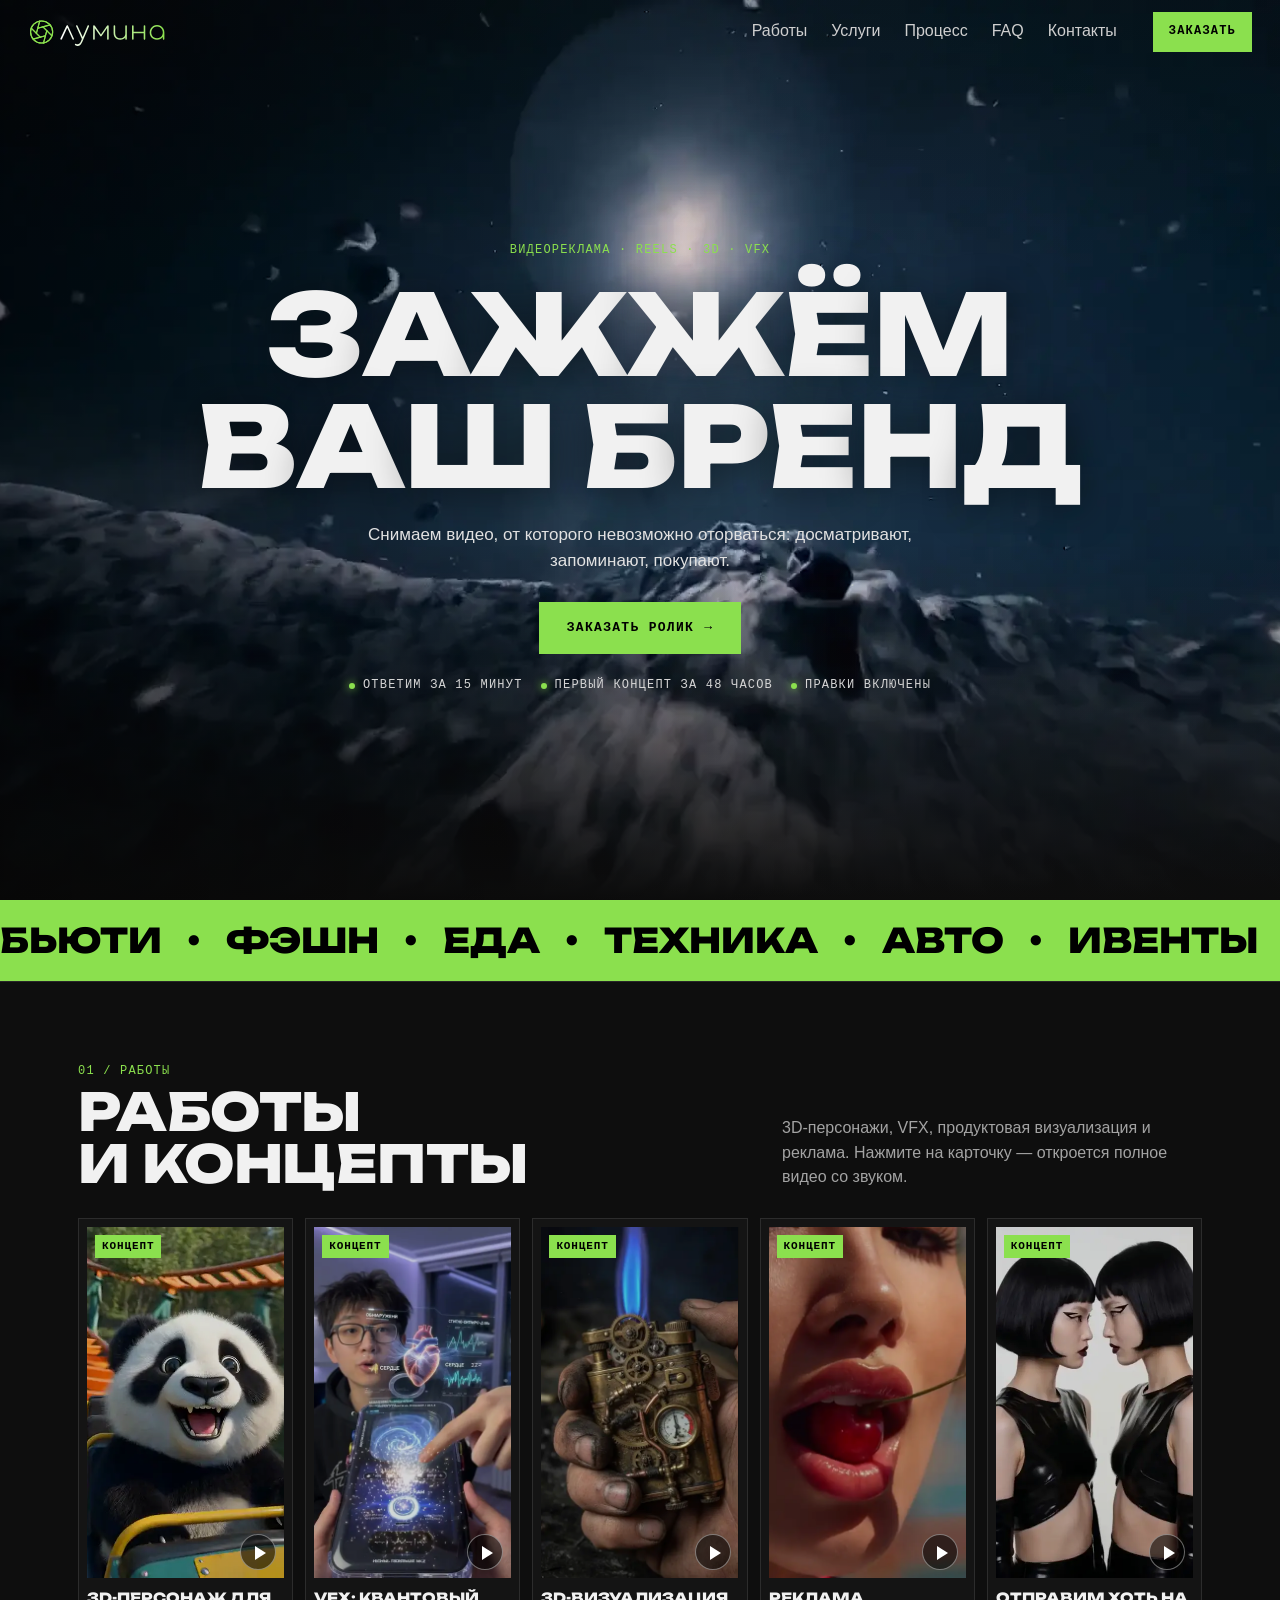
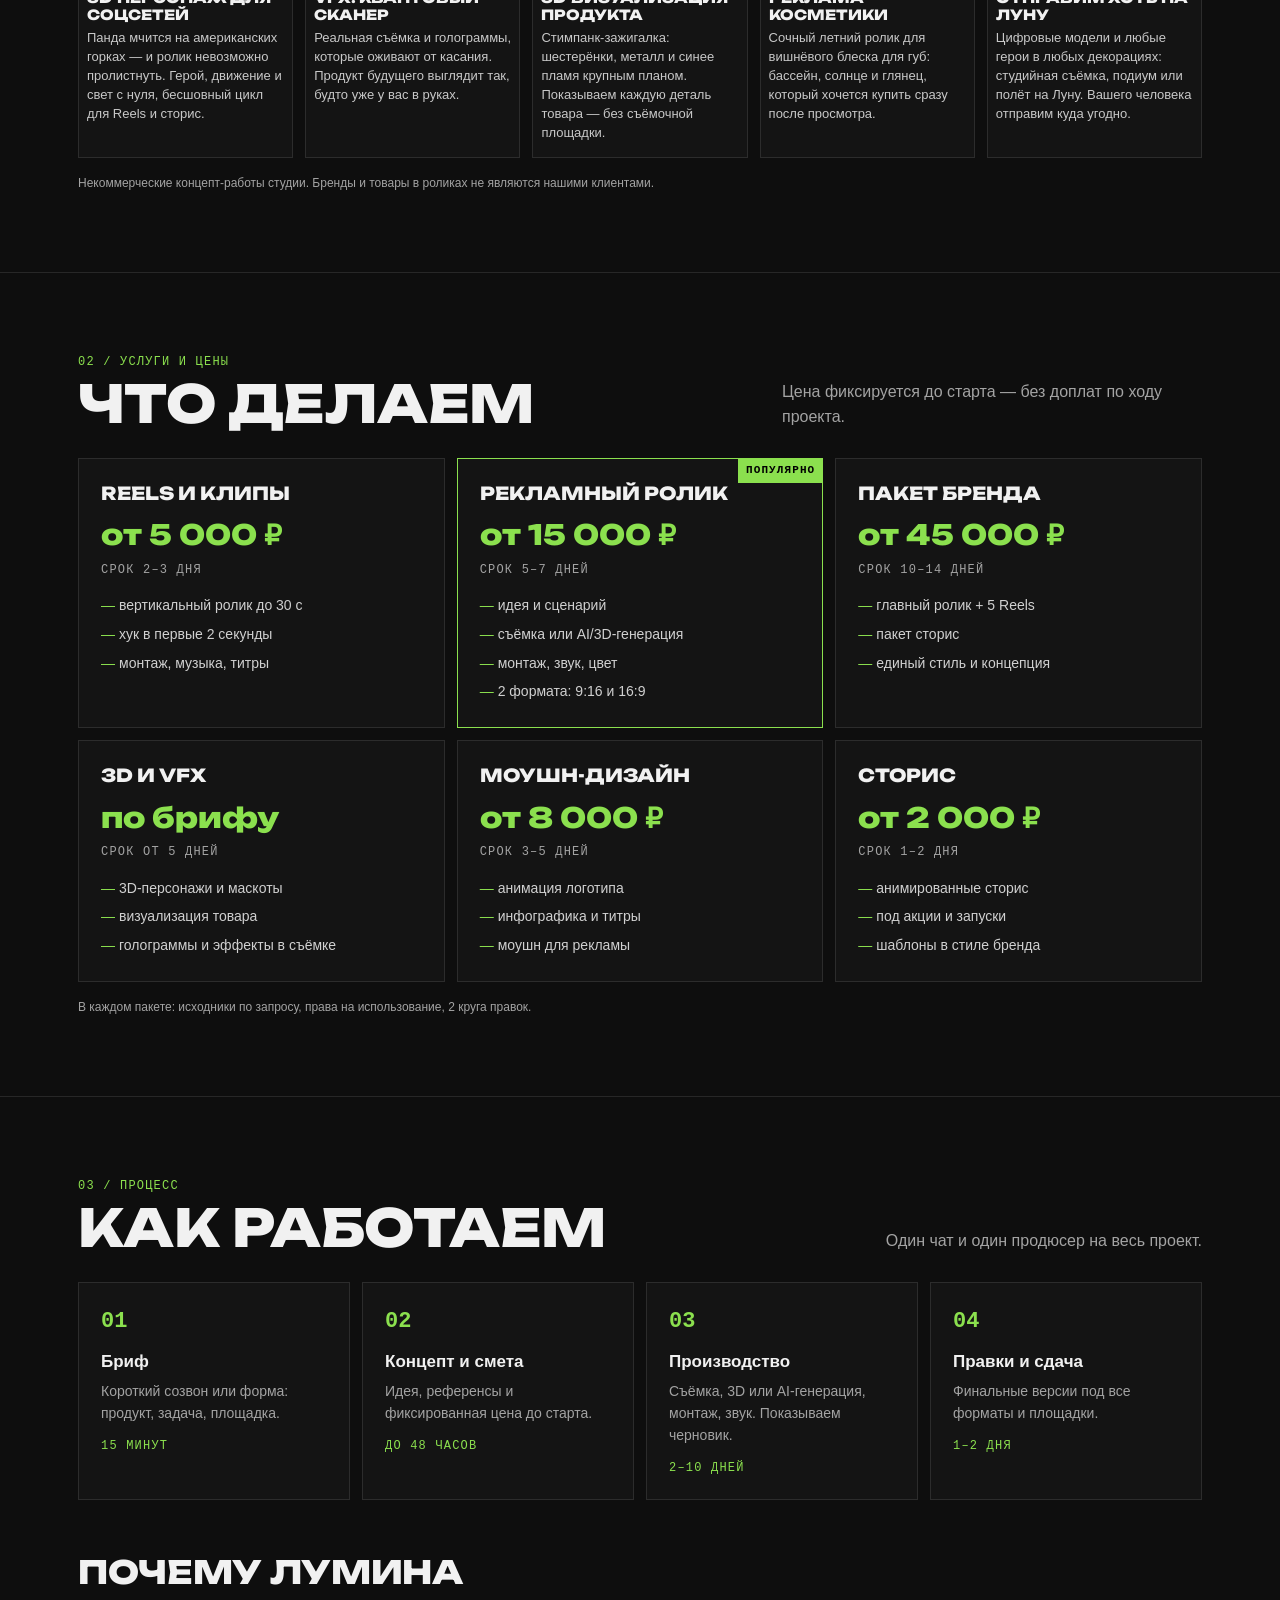
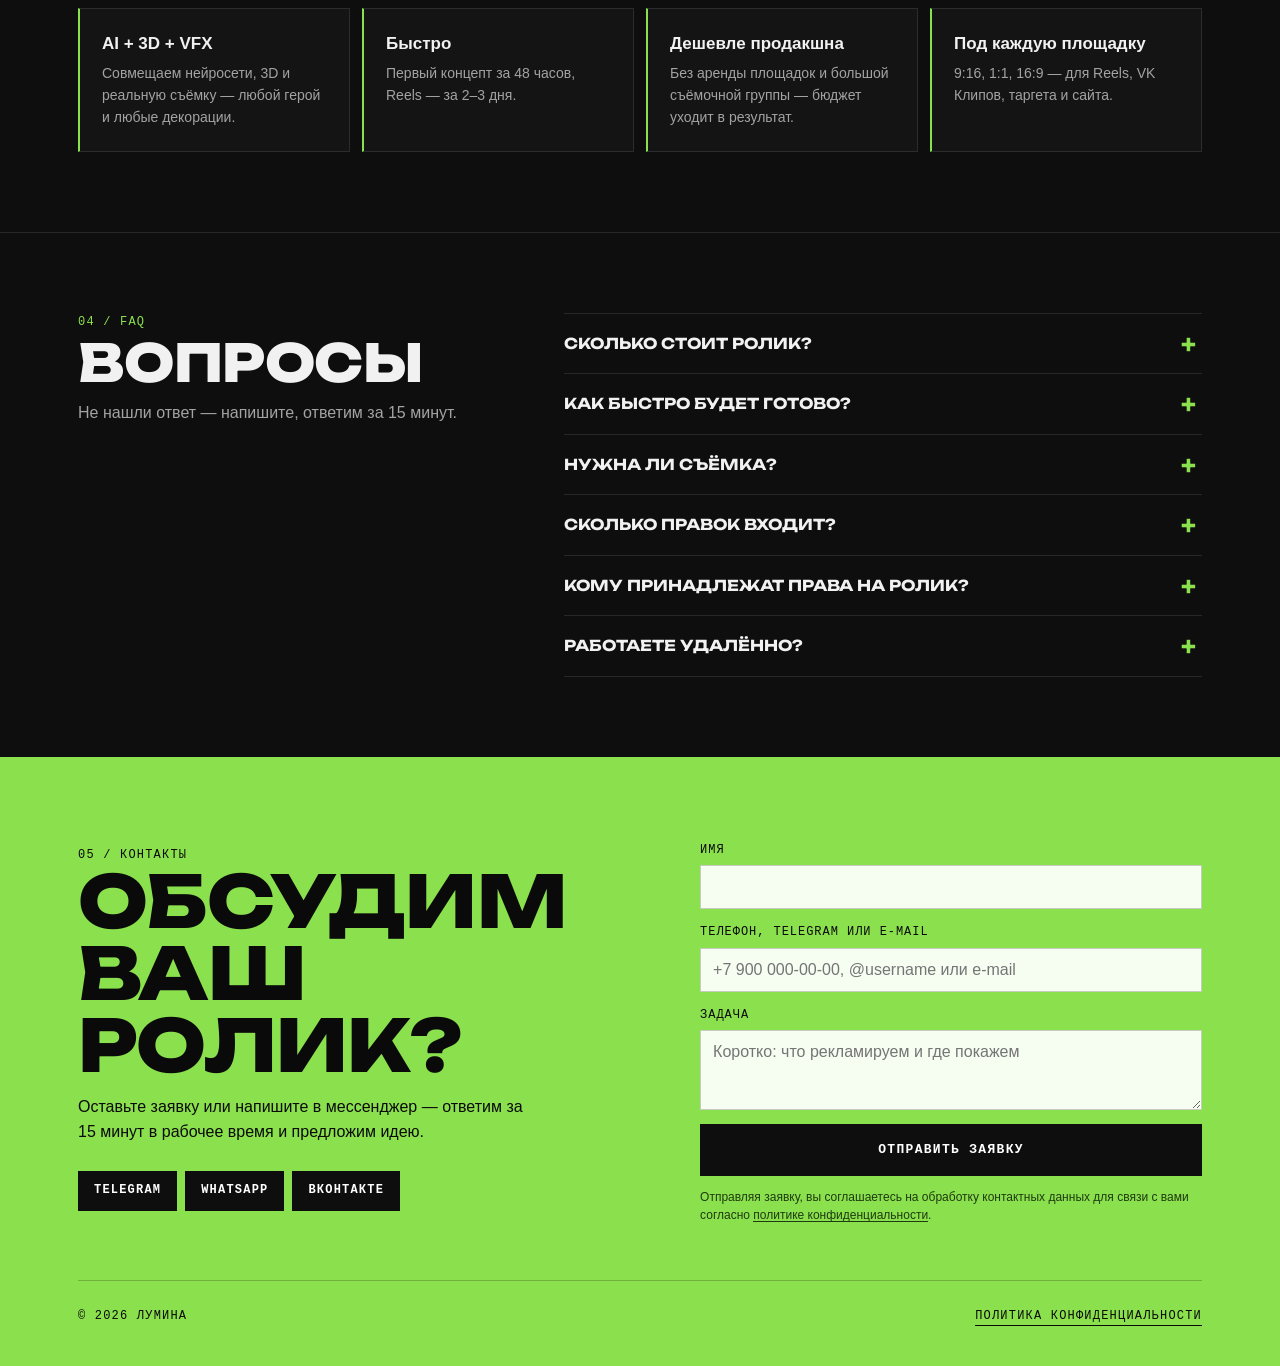
==== commit a80c337c: "Мобильная версия: свайп услуг, компактные шаги; кеш для картинок" ====
--- a/index.html
+++ b/index.html
@@ -23,7 +23,7 @@
 <meta property="og:site_name" content="Лумина">
 <meta property="og:locale" content="ru_RU">
 <meta name="twitter:card" content="summary_large_image">
-<style>@font-face{font-family:Disp;src:url(fonts/unb-cyr.woff2) format('woff2');font-weight:500 900;font-display:swap;unicode-range:U+0400-045F,U+2116}@font-face{font-family:Disp;src:url(fonts/unb-lat.woff2) format('woff2');font-weight:500 900;font-display:swap;unicode-range:U+0000-00FF,U+2000-206F,U+20BD}*{box-sizing:border-box;margin:0;padding:0}:root{--bg:#0e0e0e;--bg2:#141414;--fg:#f1f1f1;--mut:#a3a3a3;--line:rgba(255,255,255,.1);--acc:#8be04e;--acc2:#a6f06a;--mono:ui-monospace,SFMono-Regular,Menlo,Consolas,monospace;--sans:Inter,-apple-system,BlinkMacSystemFont,"Segoe UI",Roboto,Arial,sans-serif;--ease:cubic-bezier(.2,.7,.2,1)}html{scroll-behavior:smooth;scroll-padding-top:72px;-webkit-text-size-adjust:100%}body{background:var(--bg);color:var(--fg);font:16px/1.55 var(--sans);-webkit-font-smoothing:antialiased;overflow-x:hidden}a{color:inherit}button{font:inherit;color:inherit;background:none;border:0;cursor:pointer}.mono{font-family:var(--mono);font-size:12px;letter-spacing:.1em;text-transform:uppercase}.disp{font-family:Disp,var(--sans);font-weight:800;text-transform:uppercase;line-height:1;letter-spacing:-.01em}.acc{color:var(--acc)}.mut{color:var(--mut)}.wrap{width:100%;max-width:1180px;margin:0 auto;padding:0 18px}.prog{position:fixed;left:0;top:0;height:2px;width:100%;background:var(--acc);transform-origin:0 50%;transform:scaleX(0);z-index:60;box-shadow:0 0 10px var(--acc)}.hd{position:fixed;top:0;left:0;right:0;z-index:50;height:64px;display:flex;align-items:center;gap:18px;padding:0 18px;border-bottom:1px solid transparent;transition:background .3s,border-color .3s}.hd.s{background:rgba(14,14,14,.82);-webkit-backdrop-filter:blur(14px);backdrop-filter:blur(14px);border-color:var(--line)}.logo{display:inline-flex;align-items:center;text-decoration:none}.logo-svg{height:30px;width:auto;display:block}.nav{display:none;gap:4px;margin-left:auto}.nav a{position:relative;text-decoration:none;color:#cfcfcf;padding:8px 10px;transition:color .2s}.nav a:after{content:"";position:absolute;left:10px;right:10px;bottom:4px;height:1px;background:var(--acc);transform:scaleX(0);transform-origin:right;transition:transform .35s var(--ease)}.nav a:hover,.nav a.on{color:#fff}.nav a:hover:after,.nav a.on:after{transform:scaleX(1);transform-origin:left}.hd .btn{margin-left:auto}.nav+.btn{margin-left:8px}.bg{position:absolute;inset:0;z-index:-1;background:#05070a url(media/bg-m.webp?v=16) center/cover;overflow:hidden}@media(min-width:768px){.bg{background-image:url(media/bg.webp?v=16)}}.bg video{width:100%;height:100%;object-fit:cover;opacity:0;transition:opacity 1.2s;filter:saturate(1.15) contrast(1.05)}.bg video.on{opacity:1}.bg:after{content:"";position:absolute;inset:0;background:linear-gradient(90deg,rgba(0,0,0,.5),rgba(0,0,0,.1) 60%),linear-gradient(rgba(14,14,14,.35),transparent 30%,transparent 60%,var(--bg))}.hero{position:relative;isolation:isolate;min-height:100svh;display:flex;flex-direction:column;justify-content:center;align-items:center;text-align:center;padding:96px 18px 60px}.kick{margin-bottom:18px}.hero h1{font-size:clamp(40px,10vw,112px);text-shadow:0 4px 40px rgba(0,0,0,.45);cursor:default}.sub{color:#e2e2e2;max-width:560px;margin:20px auto 28px;font-size:17px}.trust{display:flex;flex-wrap:wrap;justify-content:center;gap:8px 18px;margin-top:22px;color:#d6d6d6;font-size:12px}.trust li{list-style:none;display:flex;align-items:center;gap:8px}.trust li:before{content:"";width:6px;height:6px;border-radius:50%;background:var(--acc);box-shadow:0 0 8px var(--acc)}.btn{position:relative;overflow:hidden;isolation:isolate;display:inline-flex;align-items:center;justify-content:center;height:52px;padding:0 28px;font-family:var(--mono);font-size:13px;font-weight:700;letter-spacing:.1em;text-transform:uppercase;text-decoration:none;transition:color .3s,background .3s,border-color .3s}.btn:before{content:"";position:absolute;inset:0;z-index:-1;background:#fff;transform:scaleX(0);transform-origin:right;transition:transform .45s cubic-bezier(.7,0,.2,1)}.btn-acc{background:var(--acc);color:#000}.btn-ol{border:1px solid rgba(255,255,255,.35);color:#fff}.btn-dark{background:#0e0e0e;color:#fff}.btn-sm{height:40px;padding:0 16px;font-size:12px}.w{width:100%}.btn .roll{display:inline-block;position:relative;overflow:hidden;height:1.3em;line-height:1.3em;vertical-align:middle}.btn .roll>span{display:block;transition:transform .4s cubic-bezier(.7,0,.2,1)}.btn .roll>span+span{position:absolute;left:0;top:100%}.btn-arr .arr{display:inline-block;margin-left:10px;transition:transform .35s var(--ease)}.btn[disabled]{opacity:.75;cursor:progress}.btn.loading .roll>span:first-child:after{content:"";display:inline-block;width:10px;height:10px;margin-left:8px;border:2px solid currentColor;border-right-color:transparent;border-radius:50%;animation:spin .7s linear infinite;vertical-align:-1px}@keyframes spin{to{transform:rotate(360deg)}}.tick{background:var(--acc);color:#000;overflow:hidden;white-space:nowrap;padding:14px 0;contain:content}.tick-tr{display:inline-flex;animation:tk 32s linear infinite;will-change:transform}.tick span{font-family:Disp,var(--sans);font-weight:800;font-size:clamp(20px,3vw,34px);text-transform:uppercase;padding-right:.4em}.tick i{font-style:normal;padding:0 .5em}@keyframes tk{to{transform:translateX(-50%)}}.sec{padding:84px 0;border-top:1px solid var(--line)}.sh{display:grid;gap:12px;margin-bottom:32px}.sh h2{font-size:clamp(30px,5.4vw,60px)}.sh p{color:var(--mut);max-width:420px}.lbl{color:var(--acc);font-size:12px;margin-bottom:6px;display:block}.cgrid{display:flex;overflow-x:auto;scroll-snap-type:x mandatory;scroll-padding:0 18px;gap:12px;margin:0 -18px;padding:4px 18px 10px;scrollbar-width:none}.cgrid::-webkit-scrollbar{display:none}.case{flex:0 0 66%;scroll-snap-align:start;border:1px solid var(--line);background:var(--bg2);padding:8px 8px 14px;cursor:pointer;transition:border-color .3s,box-shadow .3s,transform .35s var(--ease)}.cv{position:relative;aspect-ratio:9/16;overflow:hidden;background:#111;margin-bottom:12px}.cv video{width:100%;height:100%;object-fit:cover;display:block;filter:brightness(.85);transition:filter .4s,transform .6s var(--ease)}.cv .tag{position:absolute;top:8px;left:8px}.tag{font-family:var(--mono);font-size:11px;font-weight:700;letter-spacing:.08em;text-transform:uppercase;color:#000;background:var(--acc);padding:3px 7px}.play{position:absolute;right:8px;bottom:8px;width:36px;height:36px;border-radius:50%;background:rgba(0,0,0,.55);border:1px solid rgba(255,255,255,.4);transition:background .25s,transform .3s}.play:after{content:"";position:absolute;left:14px;top:11px;border-left:11px solid #fff;border-top:7px solid transparent;border-bottom:7px solid transparent}.case h3{font-family:Disp,var(--sans);font-weight:800;text-transform:uppercase;font-size:14px;line-height:1.2;margin-bottom:6px}.case p{font-size:13px;color:#c8c8c8;line-height:1.45}.foot{color:var(--mut);font-size:12px;margin-top:16px}.svc{display:grid;gap:12px}.sv{position:relative;border:1px solid var(--line);background:var(--bg2);padding:24px 22px;display:flex;flex-direction:column;transition:border-color .3s,box-shadow .3s,transform .3s}.sv.hot{border-color:var(--acc)}.sv .badge{position:absolute;top:-1px;right:-1px;background:var(--acc);color:#000;padding:4px 8px;font-size:11px;font-weight:700}.sv h3{font-family:Disp,var(--sans);font-weight:800;text-transform:uppercase;font-size:18px;line-height:1.15}.price{font-family:Disp,var(--sans);font-weight:800;font-size:28px;color:var(--acc);margin:10px 0 4px;transition:text-shadow .3s}.term{color:var(--mut);font-size:12px}.sv ul{list-style:none;margin:16px 0 0;display:grid;gap:7px;font-size:14px;color:#d0d0d0}.sv li{padding-left:18px;position:relative}.sv li:before{content:"—";position:absolute;left:0;color:var(--acc)}.note{color:var(--mut);font-size:12px;margin-top:16px}.steps,.why{display:grid;gap:12px;counter-reset:s}.st,.wy{border:1px solid var(--line);background:var(--bg2);padding:22px}.st b{display:block;font-family:var(--mono);color:var(--acc);font-size:22px;margin-bottom:10px}.st h3,.wy h3{font-size:17px;margin-bottom:6px}.st p,.wy p{color:var(--mut);font-size:14px}.st .mono{display:block;margin-top:12px;color:var(--acc)}.wy{border-left:2px solid var(--acc)}.faq{border-top:1px solid var(--line)}.faq details{border-bottom:1px solid var(--line)}.faq summary{list-style:none;cursor:pointer;padding:20px 40px 20px 0;position:relative;font-family:Disp,var(--sans);font-weight:700;text-transform:uppercase;font-size:15px;line-height:1.3;transition:color .2s}.faq summary::-webkit-details-marker{display:none}.faq summary:after{content:"+";position:absolute;right:6px;top:15px;font-size:24px;color:var(--acc);transition:transform .3s}.faq details[open] summary:after{transform:rotate(45deg)}.faq details p{padding:0 0 20px;color:#c8c8c8;max-width:760px}.cta{background:var(--acc);color:#0a0a0a;padding:84px 0 40px}.cta h2{font-size:clamp(32px,6vw,72px);margin-bottom:14px}.cta .lead{max-width:460px;margin-bottom:26px}.cgrid2{display:grid;gap:36px}.ms{display:flex;flex-wrap:wrap;gap:8px;margin-top:20px}.lf label{display:block;margin-bottom:14px;font-family:var(--mono);font-size:12px;letter-spacing:.08em;text-transform:uppercase}.lf input,.lf textarea{display:block;width:100%;margin-top:6px;border:1px solid var(--line);background:#1a1a1a;color:#fff;font:16px var(--sans);padding:12px;outline:0;resize:vertical;letter-spacing:0;text-transform:none;transition:border-color .2s}.lf input:focus,.lf textarea:focus{border-color:var(--acc)}.cta .lf input,.cta .lf textarea{background:rgba(255,255,255,.92);border-color:rgba(0,0,0,.2);color:#111}.cta .lf input:focus,.cta .lf textarea:focus{border-color:#000}input.bad,textarea.bad{border-color:#e53935!important}.fhint{display:block;color:#ff8a8a;font-size:12px;margin-top:5px;text-transform:none;letter-spacing:.02em}.cta .fhint{color:#8b0000}.ferr{background:rgba(255,77,77,.1);border:1px solid rgba(255,90,90,.55);color:#ffb0b0;font-size:14px;padding:10px 12px;margin:12px 0 0}.cta .ferr{color:#7a0000;background:rgba(255,255,255,.6);border-color:#b00020}.tiny{font-size:12px;color:var(--mut);margin-top:12px;line-height:1.5}.cta .tiny{color:#1f3a10}.tiny a{color:inherit}.thanks{padding:20px 0}.thanks h3{font-size:30px;margin-bottom:8px}.thanks p{margin-bottom:16px}.ft{display:flex;flex-wrap:wrap;justify-content:space-between;gap:10px;padding:26px 0 0;margin-top:56px;border-top:1px solid rgba(0,0,0,.2);font-size:12px}.ul{text-decoration:none;background:linear-gradient(currentColor,currentColor) 0 100%/100% 1px no-repeat;transition:background-size .35s}.modal{position:fixed;inset:0;z-index:70;background:rgba(0,0,0,.8);-webkit-backdrop-filter:blur(8px);backdrop-filter:blur(8px);display:flex;align-items:center;justify-content:center;padding:16px}.modal[hidden]{display:none}.m-in{position:relative;width:min(460px,100%);background:#121212;border:1px solid var(--line);border-top:2px solid var(--acc);padding:30px 22px 22px;max-height:100%;overflow:auto}.m-in h3{font-size:22px;margin-bottom:18px}.m-in .thanks p{color:var(--mut)}.x{position:absolute;top:6px;right:8px;font-size:30px;width:44px;height:44px;color:#fff;transition:transform .3s,color .2s}.lb-in{position:relative;display:flex;flex-direction:column;align-items:center;gap:8px;max-height:100%}.lb video{max-height:calc(100svh - 80px);max-width:100%;aspect-ratio:9/16;background:#000;border:1px solid var(--line)}.lb .x{top:-4px;right:-50px}.lb-t{color:var(--mut)}@media(max-width:600px){.lb .x{right:0;top:-46px}}.hero h1 .w{white-space:nowrap}.hero h1 .c{display:inline-block;position:relative}.hero h1 .c.sc{color:transparent;text-shadow:none}.hero h1 .c.sc:after{content:attr(data-c);position:absolute;inset:0;display:flex;align-items:center;justify-content:center;color:var(--acc);font-family:var(--mono);font-weight:700;text-shadow:0 0 14px var(--acc),0 0 3px #e9ffd9}.js .rv{opacity:0;transform:translateY(24px);transition:opacity .7s var(--ease),transform .7s var(--ease)}.js .rv.in{opacity:1;transform:none}.cur-dot,.cur-ring{position:fixed;left:0;top:0;pointer-events:none;z-index:100;border-radius:50%;opacity:0;transition:opacity .3s}.cur-dot{width:6px;height:6px;margin:-3px 0 0 -3px;background:var(--acc)}.cur-ring{width:34px;height:34px;margin:-17px 0 0 -17px;border:1px solid rgba(139,224,78,.6);display:flex;align-items:center;justify-content:center;transition:opacity .3s,width .3s,height .3s,margin .3s,background .3s}.cur-ring span{font-family:var(--mono);font-size:10px;font-weight:700;letter-spacing:.1em;text-transform:uppercase;color:#000;opacity:0;transition:opacity .2s}.cur-on .cur-dot,.cur-on .cur-ring{opacity:1}.cur-ring.big{width:54px;height:54px;margin:-27px 0 0 -27px;background:rgba(139,224,78,.12)}.cur-ring.view{width:84px;height:84px;margin:-42px 0 0 -42px;background:var(--acc)}.cur-ring.view span{opacity:1}.cur-hide .cur-dot,.cur-hide .cur-ring{opacity:0}.logo-svg>g{transform-box:fill-box;transform-origin:center;transition:transform .8s var(--ease)}@media(hover:hover) and (pointer:fine){.btn:hover:before{transform:scaleX(1);transform-origin:left}.btn-acc:hover,.btn-ol:hover{color:#000;border-color:#fff}.btn-dark:hover{color:#000}.btn:hover .roll>span{transform:translateY(-100%)}.btn-arr:hover .arr{transform:translateX(5px)}.x:hover{transform:rotate(90deg);color:var(--acc)}.logo:hover .logo-svg>g{transform:rotate(120deg)}.sv:hover{border-color:var(--acc);box-shadow:0 0 0 1px rgba(139,224,78,.3),0 12px 40px -14px rgba(139,224,78,.45);transform:translateY(-4px)}.sv:hover .price{text-shadow:0 0 18px rgba(139,224,78,.6)}.case:hover,.case:focus-visible{border-color:var(--acc);transform:translateY(-6px);box-shadow:0 0 0 1px rgba(139,224,78,.35),0 16px 40px -14px rgba(139,224,78,.5);outline:0}.case:hover .cv video{filter:none;transform:scale(1.04)}.case:hover .play{background:var(--acc);transform:scale(1.1)}.case:hover .play:after{border-left-color:#000}.faq summary:hover{color:var(--acc)}.ul:hover{background-size:0 1px;background-position:100% 100%}.st,.wy{transition:border-color .3s}.st:hover,.wy:hover{border-color:rgba(139,224,78,.5)}body.cur-on,body.cur-on *{cursor:none!important}body.cur-on input,body.cur-on textarea{cursor:text!important}}@media(min-width:720px){.hd{padding:0 28px}.wrap{padding:0 28px}.logo-svg{height:34px}.cgrid{display:grid;grid-template-columns:repeat(5,1fr);overflow:visible;margin:0;padding:0}.case{padding:8px 8px 14px}.svc{grid-template-columns:repeat(2,1fr)}.steps,.why{grid-template-columns:repeat(2,1fr)}.sh{grid-template-columns:1fr auto;align-items:end}.sec{padding:110px 0}}@media(min-width:1000px){.nav{display:flex}.hd .btn{margin-left:0}.svc{grid-template-columns:repeat(3,1fr)}.steps,.why{grid-template-columns:repeat(4,1fr)}.cgrid2{grid-template-columns:1.1fr 1fr;gap:70px;align-items:start}}@media(prefers-reduced-motion:reduce){*,*:before,*:after{animation:none!important;transition:none!important}html{scroll-behavior:auto}.js .rv{opacity:1;transform:none}.cur-dot,.cur-ring{display:none}}.sub-h{font-size:clamp(22px,3vw,32px);margin:56px 0 20px}@media(min-width:720px){.sec{padding:80px 0}.sh{margin-bottom:28px}.sh h2{font-size:clamp(30px,4.4vw,52px)}}@media(min-width:1000px){.faqw{display:grid;grid-template-columns:1fr 1.5fr;gap:60px;align-items:start}.faqw .sh{grid-template-columns:1fr;position:sticky;top:96px}}</style>
+<style>@font-face{font-family:Disp;src:url(fonts/unb-cyr.woff2) format('woff2');font-weight:500 900;font-display:swap;unicode-range:U+0400-045F,U+2116}@font-face{font-family:Disp;src:url(fonts/unb-lat.woff2) format('woff2');font-weight:500 900;font-display:swap;unicode-range:U+0000-00FF,U+2000-206F,U+20BD}*{box-sizing:border-box;margin:0;padding:0}:root{--bg:#0e0e0e;--bg2:#141414;--fg:#f1f1f1;--mut:#a3a3a3;--line:rgba(255,255,255,.1);--acc:#8be04e;--acc2:#a6f06a;--mono:ui-monospace,SFMono-Regular,Menlo,Consolas,monospace;--sans:Inter,-apple-system,BlinkMacSystemFont,"Segoe UI",Roboto,Arial,sans-serif;--ease:cubic-bezier(.2,.7,.2,1)}html{scroll-behavior:smooth;scroll-padding-top:72px;-webkit-text-size-adjust:100%}body{background:var(--bg);color:var(--fg);font:16px/1.55 var(--sans);-webkit-font-smoothing:antialiased;overflow-x:hidden}a{color:inherit}button{font:inherit;color:inherit;background:none;border:0;cursor:pointer}.mono{font-family:var(--mono);font-size:12px;letter-spacing:.1em;text-transform:uppercase}.disp{font-family:Disp,var(--sans);font-weight:800;text-transform:uppercase;line-height:1;letter-spacing:-.01em}.acc{color:var(--acc)}.mut{color:var(--mut)}.wrap{width:100%;max-width:1180px;margin:0 auto;padding:0 18px}.prog{position:fixed;left:0;top:0;height:2px;width:100%;background:var(--acc);transform-origin:0 50%;transform:scaleX(0);z-index:60;box-shadow:0 0 10px var(--acc)}.hd{position:fixed;top:0;left:0;right:0;z-index:50;height:64px;display:flex;align-items:center;gap:18px;padding:0 18px;border-bottom:1px solid transparent;transition:background .3s,border-color .3s}.hd.s{background:rgba(14,14,14,.82);-webkit-backdrop-filter:blur(14px);backdrop-filter:blur(14px);border-color:var(--line)}.logo{display:inline-flex;align-items:center;text-decoration:none}.logo-svg{height:30px;width:auto;display:block}.nav{display:none;gap:4px;margin-left:auto}.nav a{position:relative;text-decoration:none;color:#cfcfcf;padding:8px 10px;transition:color .2s}.nav a:after{content:"";position:absolute;left:10px;right:10px;bottom:4px;height:1px;background:var(--acc);transform:scaleX(0);transform-origin:right;transition:transform .35s var(--ease)}.nav a:hover,.nav a.on{color:#fff}.nav a:hover:after,.nav a.on:after{transform:scaleX(1);transform-origin:left}.hd .btn{margin-left:auto}.bg{position:absolute;inset:0;z-index:-1;background:#05070a url(media/bg-m.webp?v=16) center/cover;overflow:hidden}@media(min-width:768px){.bg{background-image:url(media/bg.webp?v=16)}}.bg video{width:100%;height:100%;object-fit:cover;opacity:0;transition:opacity 1.2s;filter:saturate(1.15) contrast(1.05)}.bg video.on{opacity:1}.bg:after{content:"";position:absolute;inset:0;background:linear-gradient(90deg,rgba(0,0,0,.5),rgba(0,0,0,.1) 60%),linear-gradient(rgba(14,14,14,.35),transparent 30%,transparent 60%,var(--bg))}.hero{position:relative;isolation:isolate;min-height:100svh;display:flex;flex-direction:column;justify-content:center;align-items:center;text-align:center;padding:96px 18px 60px}.kick{margin-bottom:18px}.hero h1{font-size:clamp(40px,10vw,112px);text-shadow:0 4px 40px rgba(0,0,0,.45);cursor:default}.sub{color:#e2e2e2;max-width:560px;margin:20px auto 28px;font-size:17px}.trust{display:flex;flex-wrap:wrap;justify-content:center;gap:8px 18px;margin-top:22px;color:#d6d6d6;font-size:12px}.trust li{list-style:none;display:flex;align-items:center;gap:8px}.trust li:before{content:"";width:6px;height:6px;border-radius:50%;background:var(--acc);box-shadow:0 0 8px var(--acc)}.btn{position:relative;overflow:hidden;isolation:isolate;display:inline-flex;align-items:center;justify-content:center;height:52px;padding:0 28px;font-family:var(--mono);font-size:13px;font-weight:700;letter-spacing:.1em;text-transform:uppercase;text-decoration:none;transition:color .3s,background .3s,border-color .3s}.btn:before{content:"";position:absolute;inset:0;z-index:-1;background:#fff;transform:scaleX(0);transform-origin:right;transition:transform .45s cubic-bezier(.7,0,.2,1)}.btn-acc{background:var(--acc);color:#000}.btn-ol{border:1px solid rgba(255,255,255,.35);color:#fff}.btn-dark{background:#0e0e0e;color:#fff}.btn-sm{height:40px;padding:0 16px;font-size:12px}.w{width:100%}.btn .roll{display:inline-block;position:relative;overflow:hidden;height:1.3em;line-height:1.3em;vertical-align:middle}.btn .roll>span{display:block;transition:transform .4s cubic-bezier(.7,0,.2,1)}.btn .roll>span+span{position:absolute;left:0;top:100%}.btn-arr .arr{display:inline-block;margin-left:10px;transition:transform .35s var(--ease)}.btn[disabled]{opacity:.75;cursor:progress}.btn.loading .roll>span:first-child:after{content:"";display:inline-block;width:10px;height:10px;margin-left:8px;border:2px solid currentColor;border-right-color:transparent;border-radius:50%;animation:spin .7s linear infinite;vertical-align:-1px}@keyframes spin{to{transform:rotate(360deg)}}.tick{background:var(--acc);color:#000;overflow:hidden;white-space:nowrap;padding:14px 0;contain:content}.tick-tr{display:inline-flex;animation:tk 32s linear infinite;will-change:transform}.tick span{font-family:Disp,var(--sans);font-weight:800;font-size:clamp(20px,3vw,34px);text-transform:uppercase;padding-right:.4em}.tick i{font-style:normal;padding:0 .5em}@keyframes tk{to{transform:translateX(-50%)}}.sec{padding:84px 0;border-top:1px solid var(--line)}.sh{display:grid;gap:12px;margin-bottom:32px}.sh h2{font-size:clamp(30px,5.4vw,60px)}.sh p{color:var(--mut);max-width:420px}.lbl{color:var(--acc);font-size:12px;margin-bottom:6px;display:block}.cgrid{display:flex;overflow-x:auto;scroll-snap-type:x mandatory;scroll-padding:0 18px;gap:12px;margin:0 -18px;padding:4px 18px 10px;scrollbar-width:none}.cgrid::-webkit-scrollbar{display:none}.case{flex:0 0 66%;scroll-snap-align:start;border:1px solid var(--line);background:var(--bg2);padding:8px 8px 14px;cursor:pointer;transition:border-color .3s,box-shadow .3s,transform .35s var(--ease)}.cv{position:relative;aspect-ratio:9/16;overflow:hidden;background:#111;margin-bottom:12px}.cv video{width:100%;height:100%;object-fit:cover;display:block;filter:brightness(.85);transition:filter .4s,transform .6s var(--ease)}.cv .tag{position:absolute;top:8px;left:8px}.tag{font-family:var(--mono);font-size:11px;font-weight:700;letter-spacing:.08em;text-transform:uppercase;color:#000;background:var(--acc);padding:3px 7px}.play{position:absolute;right:8px;bottom:8px;width:36px;height:36px;border-radius:50%;background:rgba(0,0,0,.55);border:1px solid rgba(255,255,255,.4);transition:background .25s,transform .3s}.play:after{content:"";position:absolute;left:14px;top:11px;border-left:11px solid #fff;border-top:7px solid transparent;border-bottom:7px solid transparent}.case h3{font-family:Disp,var(--sans);font-weight:800;text-transform:uppercase;font-size:14px;line-height:1.2;margin-bottom:6px}.case p{font-size:13px;color:#c8c8c8;line-height:1.45}.foot{color:var(--mut);font-size:12px;margin-top:16px}.svc{display:grid;gap:12px}.sv{position:relative;border:1px solid var(--line);background:var(--bg2);padding:24px 22px;display:flex;flex-direction:column;transition:border-color .3s,box-shadow .3s,transform .3s}.sv.hot{border-color:var(--acc)}.sv .badge{position:absolute;top:-1px;right:-1px;background:var(--acc);color:#000;padding:4px 8px;font-size:11px;font-weight:700}.sv h3{font-family:Disp,var(--sans);font-weight:800;text-transform:uppercase;font-size:18px;line-height:1.15}.price{font-family:Disp,var(--sans);font-weight:800;font-size:28px;color:var(--acc);margin:10px 0 4px;transition:text-shadow .3s}.term{color:var(--mut);font-size:12px}.sv ul{list-style:none;margin:16px 0 0;display:grid;gap:7px;font-size:14px;color:#d0d0d0}.sv li{padding-left:18px;position:relative}.sv li:before{content:"—";position:absolute;left:0;color:var(--acc)}.note{color:var(--mut);font-size:12px;margin-top:16px}.steps,.why{display:grid;gap:12px;counter-reset:s}.st,.wy{border:1px solid var(--line);background:var(--bg2);padding:22px}.st b{display:block;font-family:var(--mono);color:var(--acc);font-size:22px;margin-bottom:10px}.st h3,.wy h3{font-size:17px;margin-bottom:6px}.st p,.wy p{color:var(--mut);font-size:14px}.st .mono{display:block;margin-top:12px;color:var(--acc)}.wy{border-left:2px solid var(--acc)}.faq{border-top:1px solid var(--line)}.faq details{border-bottom:1px solid var(--line)}.faq summary{list-style:none;cursor:pointer;padding:20px 40px 20px 0;position:relative;font-family:Disp,var(--sans);font-weight:700;text-transform:uppercase;font-size:15px;line-height:1.3;transition:color .2s}.faq summary::-webkit-details-marker{display:none}.faq summary:after{content:"+";position:absolute;right:6px;top:15px;font-size:24px;color:var(--acc);transition:transform .3s}.faq details[open] summary:after{transform:rotate(45deg)}.faq details p{padding:0 0 20px;color:#c8c8c8;max-width:760px}.cta{background:var(--acc);color:#0a0a0a;padding:84px 0 40px}.cta h2{font-size:clamp(32px,6vw,72px);margin-bottom:14px}.cta .lead{max-width:460px;margin-bottom:26px}.cgrid2{display:grid;gap:36px}.ms{display:flex;flex-wrap:wrap;gap:8px;margin-top:20px}.lf label{display:block;margin-bottom:14px;font-family:var(--mono);font-size:12px;letter-spacing:.08em;text-transform:uppercase}.lf input,.lf textarea{display:block;width:100%;margin-top:6px;border:1px solid var(--line);background:#1a1a1a;color:#fff;font:16px var(--sans);padding:12px;outline:0;resize:vertical;letter-spacing:0;text-transform:none;transition:border-color .2s}.lf input:focus,.lf textarea:focus{border-color:var(--acc)}.cta .lf input,.cta .lf textarea{background:rgba(255,255,255,.92);border-color:rgba(0,0,0,.2);color:#111}.cta .lf input:focus,.cta .lf textarea:focus{border-color:#000}input.bad,textarea.bad{border-color:#e53935!important}.fhint{display:block;color:#ff8a8a;font-size:12px;margin-top:5px;text-transform:none;letter-spacing:.02em}.cta .fhint{color:#8b0000}.ferr{background:rgba(255,77,77,.1);border:1px solid rgba(255,90,90,.55);color:#ffb0b0;font-size:14px;padding:10px 12px;margin:12px 0 0}.cta .ferr{color:#7a0000;background:rgba(255,255,255,.6);border-color:#b00020}.tiny{font-size:12px;color:var(--mut);margin-top:12px;line-height:1.5}.cta .tiny{color:#1f3a10}.tiny a{color:inherit}.thanks{padding:20px 0}.thanks h3{font-size:30px;margin-bottom:8px}.thanks p{margin-bottom:16px}.ft{display:flex;flex-wrap:wrap;justify-content:space-between;gap:10px;padding:26px 0 0;margin-top:56px;border-top:1px solid rgba(0,0,0,.2);font-size:12px}.ul{text-decoration:none;background:linear-gradient(currentColor,currentColor) 0 100%/100% 1px no-repeat;transition:background-size .35s}.modal{position:fixed;inset:0;z-index:70;background:rgba(0,0,0,.8);-webkit-backdrop-filter:blur(8px);backdrop-filter:blur(8px);display:flex;align-items:center;justify-content:center;padding:16px}.modal[hidden]{display:none}.m-in{position:relative;width:min(460px,100%);background:#121212;border:1px solid var(--line);border-top:2px solid var(--acc);padding:30px 22px 22px;max-height:100%;overflow:auto}.m-in h3{font-size:22px;margin-bottom:18px}.m-in .thanks p{color:var(--mut)}.x{position:absolute;top:6px;right:8px;font-size:30px;width:44px;height:44px;color:#fff;transition:transform .3s,color .2s}.lb-in{position:relative;display:flex;flex-direction:column;align-items:center;gap:8px;max-height:100%}.lb video{max-height:calc(100svh - 80px);max-width:100%;aspect-ratio:9/16;background:#000;border:1px solid var(--line)}.lb .x{top:-4px;right:-50px}.lb-t{color:var(--mut)}@media(max-width:600px){.lb .x{right:0;top:-46px}}.hero h1 .w{white-space:nowrap}.hero h1 .c{display:inline-block;position:relative}.hero h1 .c.sc{color:transparent;text-shadow:none}.hero h1 .c.sc:after{content:attr(data-c);position:absolute;inset:0;display:flex;align-items:center;justify-content:center;color:var(--acc);font-family:var(--mono);font-weight:700;text-shadow:0 0 14px var(--acc),0 0 3px #e9ffd9}.js .rv{opacity:0;transform:translateY(24px);transition:opacity .7s var(--ease),transform .7s var(--ease)}.js .rv.in{opacity:1;transform:none}.cur-dot,.cur-ring{position:fixed;left:0;top:0;pointer-events:none;z-index:100;border-radius:50%;opacity:0;transition:opacity .3s}.cur-dot{width:6px;height:6px;margin:-3px 0 0 -3px;background:var(--acc)}.cur-ring{width:34px;height:34px;margin:-17px 0 0 -17px;border:1px solid rgba(139,224,78,.6);display:flex;align-items:center;justify-content:center;transition:opacity .3s,width .3s,height .3s,margin .3s,background .3s}.cur-ring span{font-family:var(--mono);font-size:10px;font-weight:700;letter-spacing:.1em;text-transform:uppercase;color:#000;opacity:0;transition:opacity .2s}.cur-on .cur-dot,.cur-on .cur-ring{opacity:1}.cur-ring.big{width:54px;height:54px;margin:-27px 0 0 -27px;background:rgba(139,224,78,.12)}.cur-ring.view{width:84px;height:84px;margin:-42px 0 0 -42px;background:var(--acc)}.cur-ring.view span{opacity:1}.cur-hide .cur-dot,.cur-hide .cur-ring{opacity:0}.logo-svg>g{transform-box:fill-box;transform-origin:center;transition:transform .8s var(--ease)}@media(hover:hover) and (pointer:fine){.btn:hover:before{transform:scaleX(1);transform-origin:left}.btn-acc:hover,.btn-ol:hover{color:#000;border-color:#fff}.btn-dark:hover{color:#000}.btn:hover .roll>span{transform:translateY(-100%)}.btn-arr:hover .arr{transform:translateX(5px)}.x:hover{transform:rotate(90deg);color:var(--acc)}.logo:hover .logo-svg>g{transform:rotate(120deg)}.sv:hover{border-color:var(--acc);box-shadow:0 0 0 1px rgba(139,224,78,.3),0 12px 40px -14px rgba(139,224,78,.45);transform:translateY(-4px)}.sv:hover .price{text-shadow:0 0 18px rgba(139,224,78,.6)}.case:hover,.case:focus-visible{border-color:var(--acc);transform:translateY(-6px);box-shadow:0 0 0 1px rgba(139,224,78,.35),0 16px 40px -14px rgba(139,224,78,.5);outline:0}.case:hover .cv video{filter:none;transform:scale(1.04)}.case:hover .play{background:var(--acc);transform:scale(1.1)}.case:hover .play:after{border-left-color:#000}.faq summary:hover{color:var(--acc)}.ul:hover{background-size:0 1px;background-position:100% 100%}.st,.wy{transition:border-color .3s}.st:hover,.wy:hover{border-color:rgba(139,224,78,.5)}body.cur-on,body.cur-on *{cursor:none!important}body.cur-on input,body.cur-on textarea{cursor:text!important}}@media(min-width:720px){.hd{padding:0 28px}.wrap{padding:0 28px}.logo-svg{height:34px}.cgrid{display:grid;grid-template-columns:repeat(5,1fr);overflow:visible;margin:0;padding:0}.case{padding:8px 8px 14px}.svc{grid-template-columns:repeat(2,1fr)}.steps,.why{grid-template-columns:repeat(2,1fr)}.sh{grid-template-columns:1fr auto;align-items:end}.sec{padding:110px 0}}@media(min-width:1000px){.nav{display:flex}.hd .btn{margin-left:0}.svc{grid-template-columns:repeat(3,1fr)}.steps,.why{grid-template-columns:repeat(4,1fr)}.cgrid2{grid-template-columns:1.1fr 1fr;gap:70px;align-items:start}}@media(prefers-reduced-motion:reduce){*,*:before,*:after{animation:none!important;transition:none!important}html{scroll-behavior:auto}.js .rv{opacity:1;transform:none}.cur-dot,.cur-ring{display:none}}.sub-h{font-size:clamp(22px,3vw,32px);margin:56px 0 20px}@media(min-width:720px){.sec{padding:80px 0}.sh{margin-bottom:28px}.sh h2{font-size:clamp(30px,4.4vw,52px)}}@media(min-width:1000px){.faqw{display:grid;grid-template-columns:1fr 1.5fr;gap:60px;align-items:start}.faqw .sh{grid-template-columns:1fr;position:sticky;top:96px}}@media(min-width:1000px){.nav+.btn{margin-left:8px}}@media(max-width:719px){.svc{display:flex;overflow-x:auto;scroll-snap-type:x mandatory;scroll-padding:0 18px;margin:0 -18px;padding:4px 18px 10px;scrollbar-width:none}.svc::-webkit-scrollbar{display:none}.sv{flex:0 0 80%;scroll-snap-align:start}.steps,.why{grid-template-columns:1fr 1fr;gap:8px}.st,.wy{padding:16px}.st b{font-size:18px;margin-bottom:6px}.st h3,.wy h3{font-size:15px}.st p,.wy p{font-size:13px}.sec{padding:64px 0}.sub-h{margin-top:40px}}</style>
 <script>document.documentElement.className='js'</script>
 </head>
 <body>
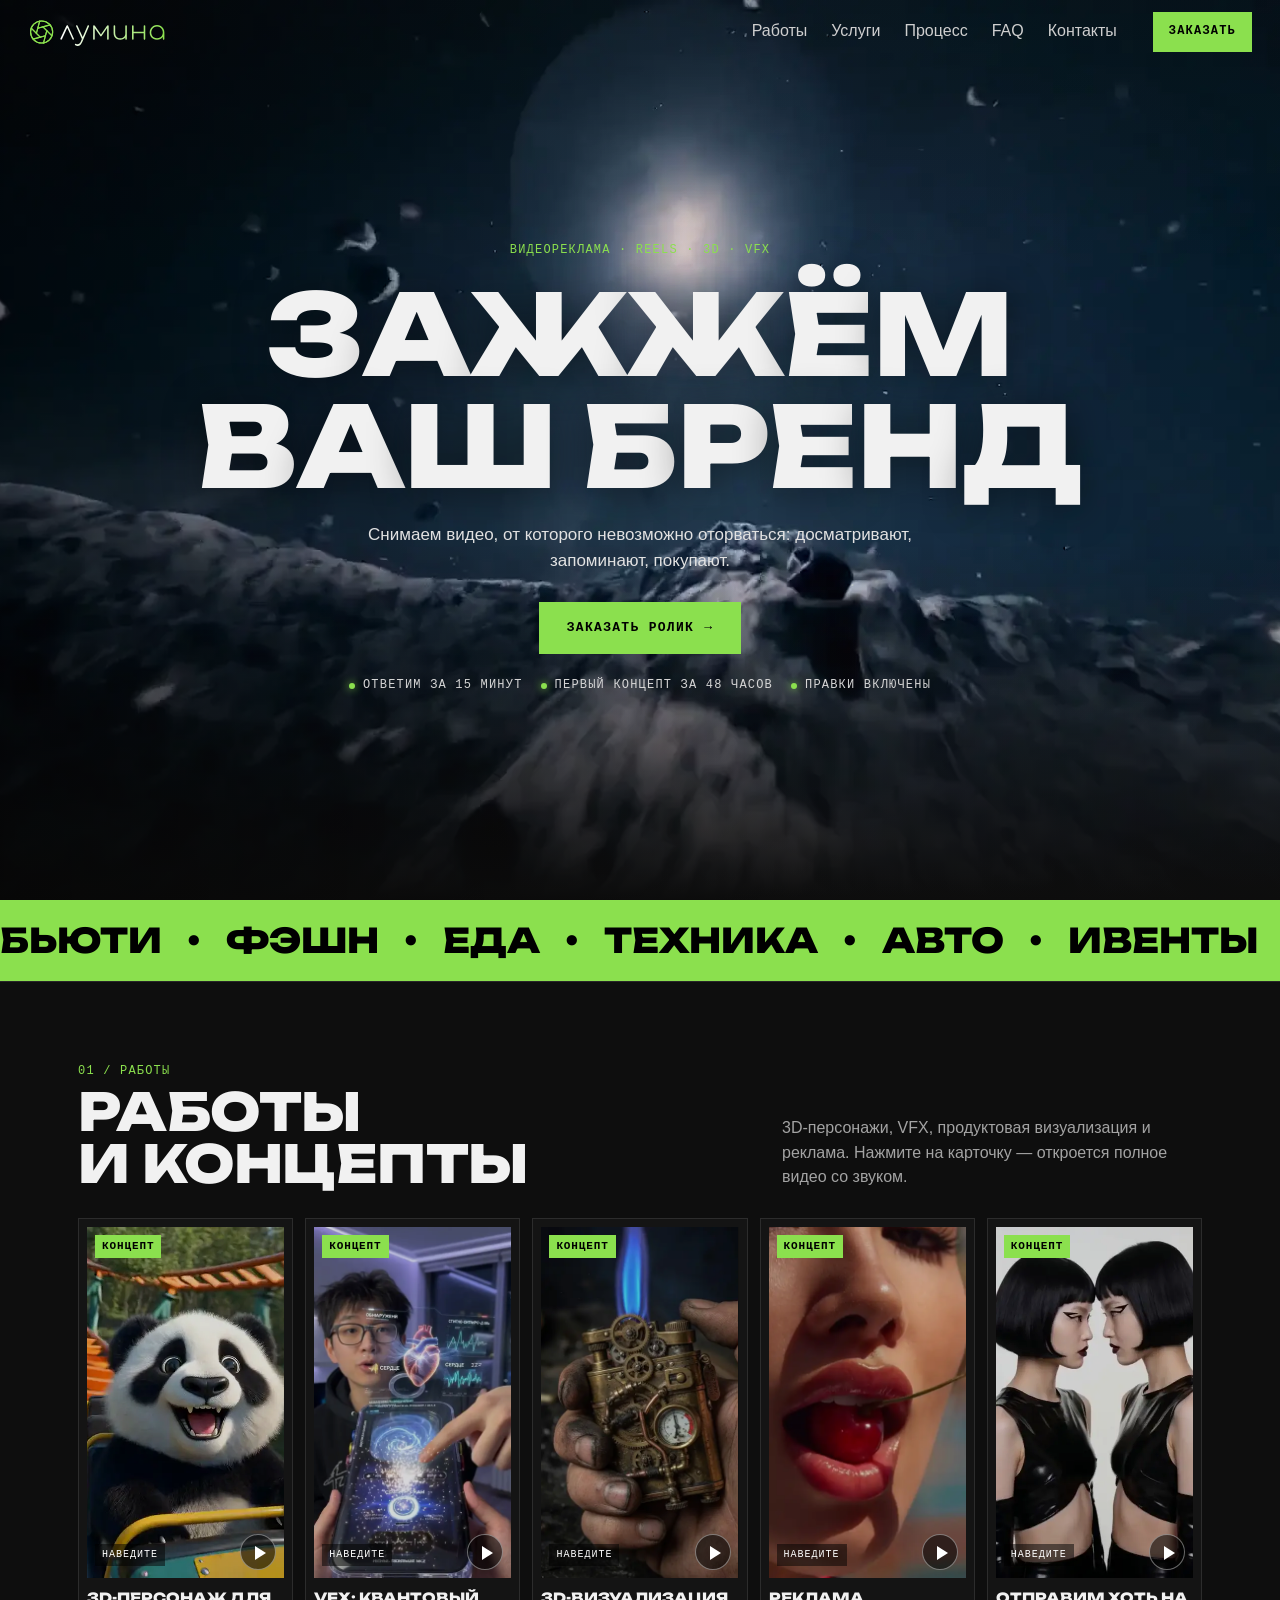
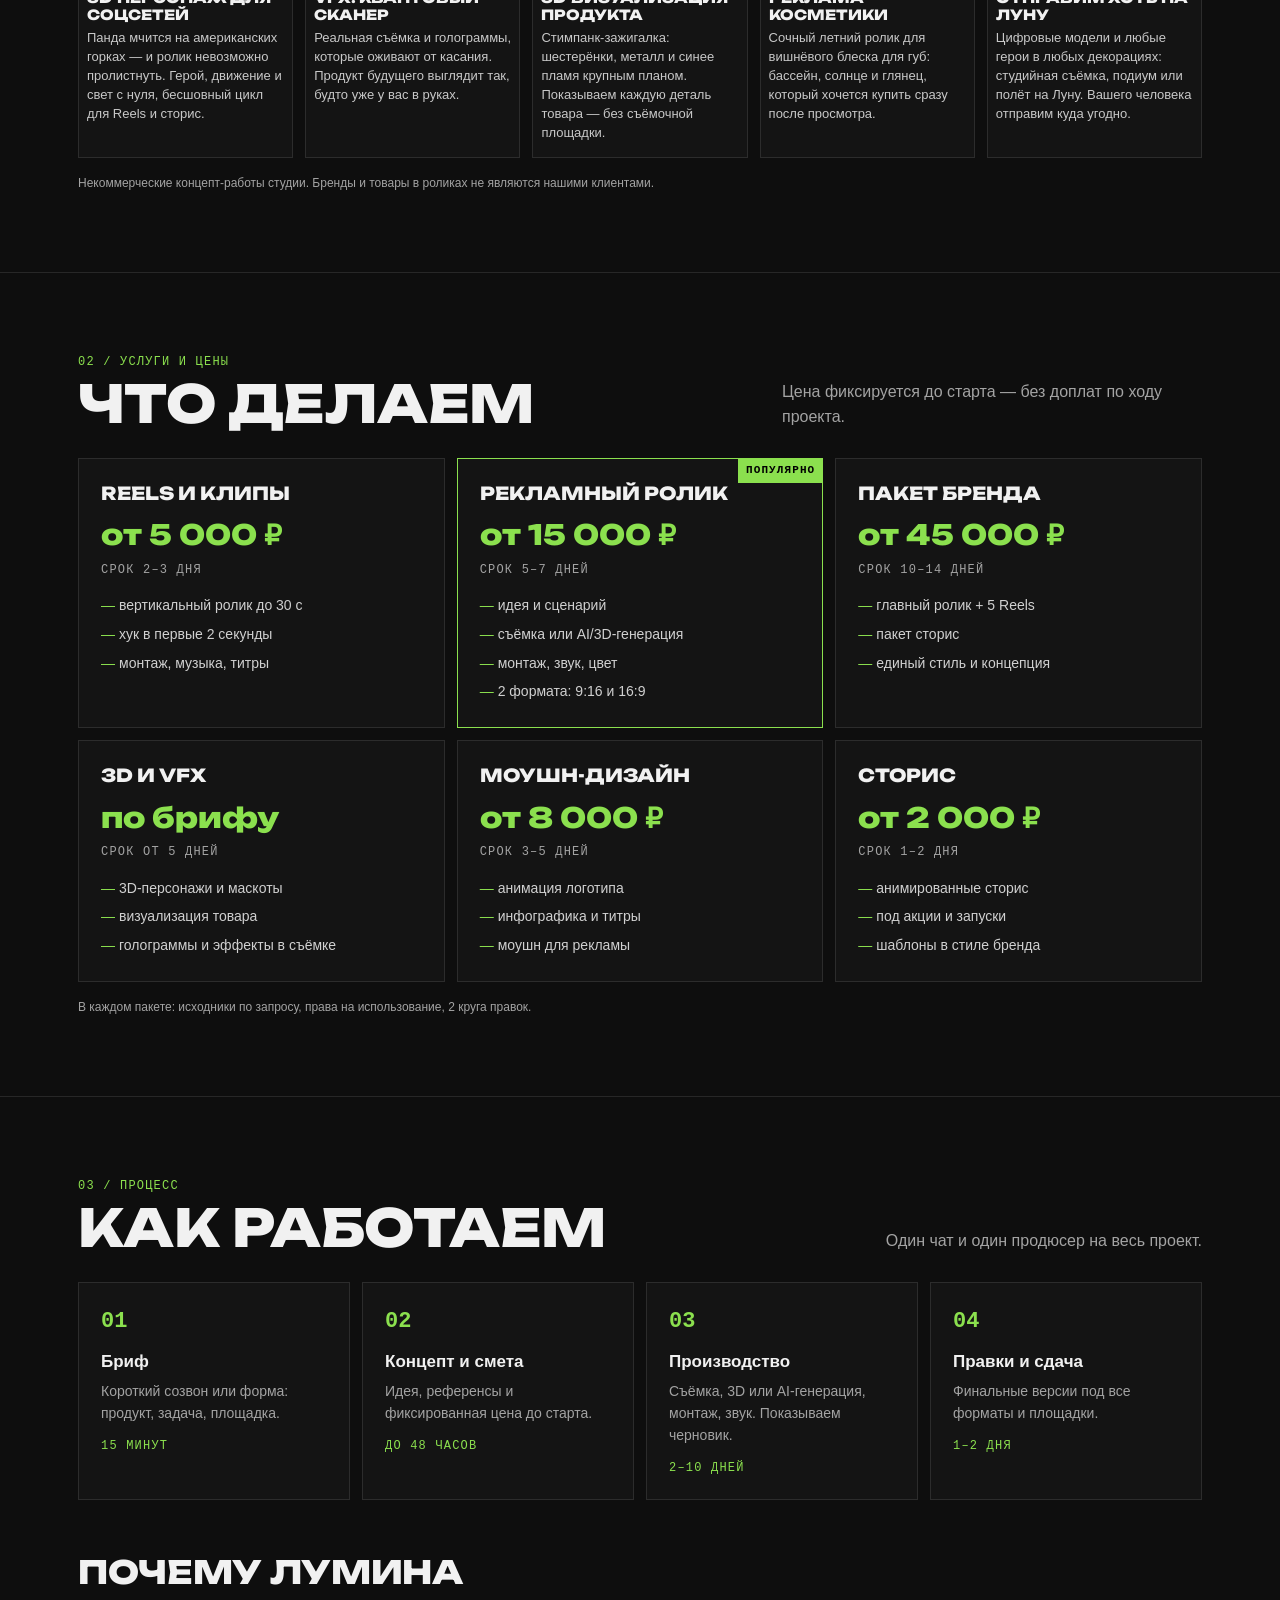
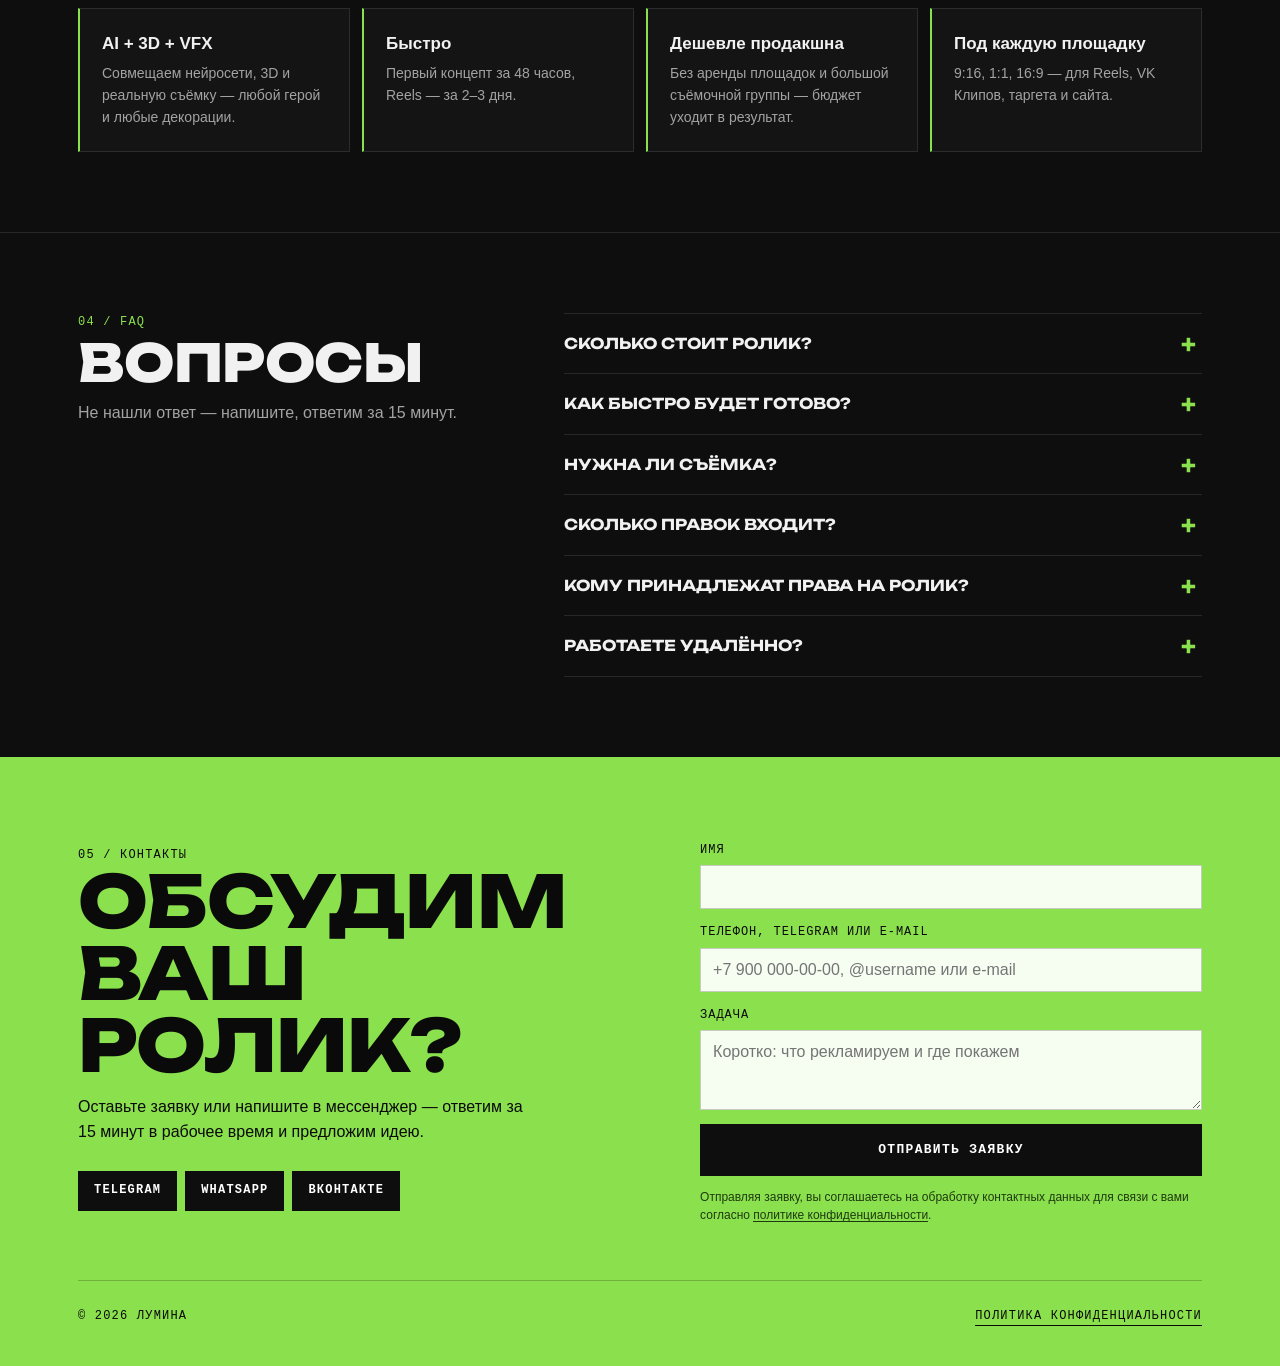
==== commit cb44ff10: "Превью кейсов: загрузка по наведению, на телефоне играет одно" ====
--- a/index.html
+++ b/index.html
@@ -7,23 +7,23 @@
 <meta name="description" content="Видеостудия «Лумина»: рекламные ролики, Reels, 3D-визуализация и VFX для брендов. Первый концепт за 48 часов, фиксированная цена, правки включены.">
 <meta name="theme-color" content="#0e0e0e">
 <link rel="preload" href="fonts/unb-cyr.woff2" as="font" type="font/woff2" crossorigin>
-<link rel="preload" href="media/bg-m.webp?v=16" as="image" media="(max-width:767px)" fetchpriority="high">
-<link rel="preload" href="media/bg.webp?v=16" as="image" media="(min-width:768px)" fetchpriority="high">
-<link rel="icon" href="favicon.svg?v=16" type="image/svg+xml">
-<link rel="icon" href="favicon-32.png?v=16" sizes="32x32">
-<link rel="apple-touch-icon" href="apple-touch-icon.png?v=16">
+<link rel="preload" href="media/bg-m.webp?v=17" as="image" media="(max-width:767px)" fetchpriority="high">
+<link rel="preload" href="media/bg.webp?v=17" as="image" media="(min-width:768px)" fetchpriority="high">
+<link rel="icon" href="favicon.svg?v=17" type="image/svg+xml">
+<link rel="icon" href="favicon-32.png?v=17" sizes="32x32">
+<link rel="apple-touch-icon" href="apple-touch-icon.png?v=17">
 <link rel="canonical" href="http://186.246.47.144:8081/">
 <meta property="og:type" content="website">
 <meta property="og:title" content="Лумина — видеореклама, Reels, 3D и VFX">
 <meta property="og:description" content="Ролики, которые досматривают. Первый концепт за 48 часов.">
-<meta property="og:image" content="http://186.246.47.144:8081/og.png?v=16">
+<meta property="og:image" content="http://186.246.47.144:8081/og.png?v=17">
 <meta property="og:image:width" content="1200">
 <meta property="og:image:height" content="630">
 <meta property="og:url" content="http://186.246.47.144:8081/">
 <meta property="og:site_name" content="Лумина">
 <meta property="og:locale" content="ru_RU">
 <meta name="twitter:card" content="summary_large_image">
-<style>@font-face{font-family:Disp;src:url(fonts/unb-cyr.woff2) format('woff2');font-weight:500 900;font-display:swap;unicode-range:U+0400-045F,U+2116}@font-face{font-family:Disp;src:url(fonts/unb-lat.woff2) format('woff2');font-weight:500 900;font-display:swap;unicode-range:U+0000-00FF,U+2000-206F,U+20BD}*{box-sizing:border-box;margin:0;padding:0}:root{--bg:#0e0e0e;--bg2:#141414;--fg:#f1f1f1;--mut:#a3a3a3;--line:rgba(255,255,255,.1);--acc:#8be04e;--acc2:#a6f06a;--mono:ui-monospace,SFMono-Regular,Menlo,Consolas,monospace;--sans:Inter,-apple-system,BlinkMacSystemFont,"Segoe UI",Roboto,Arial,sans-serif;--ease:cubic-bezier(.2,.7,.2,1)}html{scroll-behavior:smooth;scroll-padding-top:72px;-webkit-text-size-adjust:100%}body{background:var(--bg);color:var(--fg);font:16px/1.55 var(--sans);-webkit-font-smoothing:antialiased;overflow-x:hidden}a{color:inherit}button{font:inherit;color:inherit;background:none;border:0;cursor:pointer}.mono{font-family:var(--mono);font-size:12px;letter-spacing:.1em;text-transform:uppercase}.disp{font-family:Disp,var(--sans);font-weight:800;text-transform:uppercase;line-height:1;letter-spacing:-.01em}.acc{color:var(--acc)}.mut{color:var(--mut)}.wrap{width:100%;max-width:1180px;margin:0 auto;padding:0 18px}.prog{position:fixed;left:0;top:0;height:2px;width:100%;background:var(--acc);transform-origin:0 50%;transform:scaleX(0);z-index:60;box-shadow:0 0 10px var(--acc)}.hd{position:fixed;top:0;left:0;right:0;z-index:50;height:64px;display:flex;align-items:center;gap:18px;padding:0 18px;border-bottom:1px solid transparent;transition:background .3s,border-color .3s}.hd.s{background:rgba(14,14,14,.82);-webkit-backdrop-filter:blur(14px);backdrop-filter:blur(14px);border-color:var(--line)}.logo{display:inline-flex;align-items:center;text-decoration:none}.logo-svg{height:30px;width:auto;display:block}.nav{display:none;gap:4px;margin-left:auto}.nav a{position:relative;text-decoration:none;color:#cfcfcf;padding:8px 10px;transition:color .2s}.nav a:after{content:"";position:absolute;left:10px;right:10px;bottom:4px;height:1px;background:var(--acc);transform:scaleX(0);transform-origin:right;transition:transform .35s var(--ease)}.nav a:hover,.nav a.on{color:#fff}.nav a:hover:after,.nav a.on:after{transform:scaleX(1);transform-origin:left}.hd .btn{margin-left:auto}.bg{position:absolute;inset:0;z-index:-1;background:#05070a url(media/bg-m.webp?v=16) center/cover;overflow:hidden}@media(min-width:768px){.bg{background-image:url(media/bg.webp?v=16)}}.bg video{width:100%;height:100%;object-fit:cover;opacity:0;transition:opacity 1.2s;filter:saturate(1.15) contrast(1.05)}.bg video.on{opacity:1}.bg:after{content:"";position:absolute;inset:0;background:linear-gradient(90deg,rgba(0,0,0,.5),rgba(0,0,0,.1) 60%),linear-gradient(rgba(14,14,14,.35),transparent 30%,transparent 60%,var(--bg))}.hero{position:relative;isolation:isolate;min-height:100svh;display:flex;flex-direction:column;justify-content:center;align-items:center;text-align:center;padding:96px 18px 60px}.kick{margin-bottom:18px}.hero h1{font-size:clamp(40px,10vw,112px);text-shadow:0 4px 40px rgba(0,0,0,.45);cursor:default}.sub{color:#e2e2e2;max-width:560px;margin:20px auto 28px;font-size:17px}.trust{display:flex;flex-wrap:wrap;justify-content:center;gap:8px 18px;margin-top:22px;color:#d6d6d6;font-size:12px}.trust li{list-style:none;display:flex;align-items:center;gap:8px}.trust li:before{content:"";width:6px;height:6px;border-radius:50%;background:var(--acc);box-shadow:0 0 8px var(--acc)}.btn{position:relative;overflow:hidden;isolation:isolate;display:inline-flex;align-items:center;justify-content:center;height:52px;padding:0 28px;font-family:var(--mono);font-size:13px;font-weight:700;letter-spacing:.1em;text-transform:uppercase;text-decoration:none;transition:color .3s,background .3s,border-color .3s}.btn:before{content:"";position:absolute;inset:0;z-index:-1;background:#fff;transform:scaleX(0);transform-origin:right;transition:transform .45s cubic-bezier(.7,0,.2,1)}.btn-acc{background:var(--acc);color:#000}.btn-ol{border:1px solid rgba(255,255,255,.35);color:#fff}.btn-dark{background:#0e0e0e;color:#fff}.btn-sm{height:40px;padding:0 16px;font-size:12px}.w{width:100%}.btn .roll{display:inline-block;position:relative;overflow:hidden;height:1.3em;line-height:1.3em;vertical-align:middle}.btn .roll>span{display:block;transition:transform .4s cubic-bezier(.7,0,.2,1)}.btn .roll>span+span{position:absolute;left:0;top:100%}.btn-arr .arr{display:inline-block;margin-left:10px;transition:transform .35s var(--ease)}.btn[disabled]{opacity:.75;cursor:progress}.btn.loading .roll>span:first-child:after{content:"";display:inline-block;width:10px;height:10px;margin-left:8px;border:2px solid currentColor;border-right-color:transparent;border-radius:50%;animation:spin .7s linear infinite;vertical-align:-1px}@keyframes spin{to{transform:rotate(360deg)}}.tick{background:var(--acc);color:#000;overflow:hidden;white-space:nowrap;padding:14px 0;contain:content}.tick-tr{display:inline-flex;animation:tk 32s linear infinite;will-change:transform}.tick span{font-family:Disp,var(--sans);font-weight:800;font-size:clamp(20px,3vw,34px);text-transform:uppercase;padding-right:.4em}.tick i{font-style:normal;padding:0 .5em}@keyframes tk{to{transform:translateX(-50%)}}.sec{padding:84px 0;border-top:1px solid var(--line)}.sh{display:grid;gap:12px;margin-bottom:32px}.sh h2{font-size:clamp(30px,5.4vw,60px)}.sh p{color:var(--mut);max-width:420px}.lbl{color:var(--acc);font-size:12px;margin-bottom:6px;display:block}.cgrid{display:flex;overflow-x:auto;scroll-snap-type:x mandatory;scroll-padding:0 18px;gap:12px;margin:0 -18px;padding:4px 18px 10px;scrollbar-width:none}.cgrid::-webkit-scrollbar{display:none}.case{flex:0 0 66%;scroll-snap-align:start;border:1px solid var(--line);background:var(--bg2);padding:8px 8px 14px;cursor:pointer;transition:border-color .3s,box-shadow .3s,transform .35s var(--ease)}.cv{position:relative;aspect-ratio:9/16;overflow:hidden;background:#111;margin-bottom:12px}.cv video{width:100%;height:100%;object-fit:cover;display:block;filter:brightness(.85);transition:filter .4s,transform .6s var(--ease)}.cv .tag{position:absolute;top:8px;left:8px}.tag{font-family:var(--mono);font-size:11px;font-weight:700;letter-spacing:.08em;text-transform:uppercase;color:#000;background:var(--acc);padding:3px 7px}.play{position:absolute;right:8px;bottom:8px;width:36px;height:36px;border-radius:50%;background:rgba(0,0,0,.55);border:1px solid rgba(255,255,255,.4);transition:background .25s,transform .3s}.play:after{content:"";position:absolute;left:14px;top:11px;border-left:11px solid #fff;border-top:7px solid transparent;border-bottom:7px solid transparent}.case h3{font-family:Disp,var(--sans);font-weight:800;text-transform:uppercase;font-size:14px;line-height:1.2;margin-bottom:6px}.case p{font-size:13px;color:#c8c8c8;line-height:1.45}.foot{color:var(--mut);font-size:12px;margin-top:16px}.svc{display:grid;gap:12px}.sv{position:relative;border:1px solid var(--line);background:var(--bg2);padding:24px 22px;display:flex;flex-direction:column;transition:border-color .3s,box-shadow .3s,transform .3s}.sv.hot{border-color:var(--acc)}.sv .badge{position:absolute;top:-1px;right:-1px;background:var(--acc);color:#000;padding:4px 8px;font-size:11px;font-weight:700}.sv h3{font-family:Disp,var(--sans);font-weight:800;text-transform:uppercase;font-size:18px;line-height:1.15}.price{font-family:Disp,var(--sans);font-weight:800;font-size:28px;color:var(--acc);margin:10px 0 4px;transition:text-shadow .3s}.term{color:var(--mut);font-size:12px}.sv ul{list-style:none;margin:16px 0 0;display:grid;gap:7px;font-size:14px;color:#d0d0d0}.sv li{padding-left:18px;position:relative}.sv li:before{content:"—";position:absolute;left:0;color:var(--acc)}.note{color:var(--mut);font-size:12px;margin-top:16px}.steps,.why{display:grid;gap:12px;counter-reset:s}.st,.wy{border:1px solid var(--line);background:var(--bg2);padding:22px}.st b{display:block;font-family:var(--mono);color:var(--acc);font-size:22px;margin-bottom:10px}.st h3,.wy h3{font-size:17px;margin-bottom:6px}.st p,.wy p{color:var(--mut);font-size:14px}.st .mono{display:block;margin-top:12px;color:var(--acc)}.wy{border-left:2px solid var(--acc)}.faq{border-top:1px solid var(--line)}.faq details{border-bottom:1px solid var(--line)}.faq summary{list-style:none;cursor:pointer;padding:20px 40px 20px 0;position:relative;font-family:Disp,var(--sans);font-weight:700;text-transform:uppercase;font-size:15px;line-height:1.3;transition:color .2s}.faq summary::-webkit-details-marker{display:none}.faq summary:after{content:"+";position:absolute;right:6px;top:15px;font-size:24px;color:var(--acc);transition:transform .3s}.faq details[open] summary:after{transform:rotate(45deg)}.faq details p{padding:0 0 20px;color:#c8c8c8;max-width:760px}.cta{background:var(--acc);color:#0a0a0a;padding:84px 0 40px}.cta h2{font-size:clamp(32px,6vw,72px);margin-bottom:14px}.cta .lead{max-width:460px;margin-bottom:26px}.cgrid2{display:grid;gap:36px}.ms{display:flex;flex-wrap:wrap;gap:8px;margin-top:20px}.lf label{display:block;margin-bottom:14px;font-family:var(--mono);font-size:12px;letter-spacing:.08em;text-transform:uppercase}.lf input,.lf textarea{display:block;width:100%;margin-top:6px;border:1px solid var(--line);background:#1a1a1a;color:#fff;font:16px var(--sans);padding:12px;outline:0;resize:vertical;letter-spacing:0;text-transform:none;transition:border-color .2s}.lf input:focus,.lf textarea:focus{border-color:var(--acc)}.cta .lf input,.cta .lf textarea{background:rgba(255,255,255,.92);border-color:rgba(0,0,0,.2);color:#111}.cta .lf input:focus,.cta .lf textarea:focus{border-color:#000}input.bad,textarea.bad{border-color:#e53935!important}.fhint{display:block;color:#ff8a8a;font-size:12px;margin-top:5px;text-transform:none;letter-spacing:.02em}.cta .fhint{color:#8b0000}.ferr{background:rgba(255,77,77,.1);border:1px solid rgba(255,90,90,.55);color:#ffb0b0;font-size:14px;padding:10px 12px;margin:12px 0 0}.cta .ferr{color:#7a0000;background:rgba(255,255,255,.6);border-color:#b00020}.tiny{font-size:12px;color:var(--mut);margin-top:12px;line-height:1.5}.cta .tiny{color:#1f3a10}.tiny a{color:inherit}.thanks{padding:20px 0}.thanks h3{font-size:30px;margin-bottom:8px}.thanks p{margin-bottom:16px}.ft{display:flex;flex-wrap:wrap;justify-content:space-between;gap:10px;padding:26px 0 0;margin-top:56px;border-top:1px solid rgba(0,0,0,.2);font-size:12px}.ul{text-decoration:none;background:linear-gradient(currentColor,currentColor) 0 100%/100% 1px no-repeat;transition:background-size .35s}.modal{position:fixed;inset:0;z-index:70;background:rgba(0,0,0,.8);-webkit-backdrop-filter:blur(8px);backdrop-filter:blur(8px);display:flex;align-items:center;justify-content:center;padding:16px}.modal[hidden]{display:none}.m-in{position:relative;width:min(460px,100%);background:#121212;border:1px solid var(--line);border-top:2px solid var(--acc);padding:30px 22px 22px;max-height:100%;overflow:auto}.m-in h3{font-size:22px;margin-bottom:18px}.m-in .thanks p{color:var(--mut)}.x{position:absolute;top:6px;right:8px;font-size:30px;width:44px;height:44px;color:#fff;transition:transform .3s,color .2s}.lb-in{position:relative;display:flex;flex-direction:column;align-items:center;gap:8px;max-height:100%}.lb video{max-height:calc(100svh - 80px);max-width:100%;aspect-ratio:9/16;background:#000;border:1px solid var(--line)}.lb .x{top:-4px;right:-50px}.lb-t{color:var(--mut)}@media(max-width:600px){.lb .x{right:0;top:-46px}}.hero h1 .w{white-space:nowrap}.hero h1 .c{display:inline-block;position:relative}.hero h1 .c.sc{color:transparent;text-shadow:none}.hero h1 .c.sc:after{content:attr(data-c);position:absolute;inset:0;display:flex;align-items:center;justify-content:center;color:var(--acc);font-family:var(--mono);font-weight:700;text-shadow:0 0 14px var(--acc),0 0 3px #e9ffd9}.js .rv{opacity:0;transform:translateY(24px);transition:opacity .7s var(--ease),transform .7s var(--ease)}.js .rv.in{opacity:1;transform:none}.cur-dot,.cur-ring{position:fixed;left:0;top:0;pointer-events:none;z-index:100;border-radius:50%;opacity:0;transition:opacity .3s}.cur-dot{width:6px;height:6px;margin:-3px 0 0 -3px;background:var(--acc)}.cur-ring{width:34px;height:34px;margin:-17px 0 0 -17px;border:1px solid rgba(139,224,78,.6);display:flex;align-items:center;justify-content:center;transition:opacity .3s,width .3s,height .3s,margin .3s,background .3s}.cur-ring span{font-family:var(--mono);font-size:10px;font-weight:700;letter-spacing:.1em;text-transform:uppercase;color:#000;opacity:0;transition:opacity .2s}.cur-on .cur-dot,.cur-on .cur-ring{opacity:1}.cur-ring.big{width:54px;height:54px;margin:-27px 0 0 -27px;background:rgba(139,224,78,.12)}.cur-ring.view{width:84px;height:84px;margin:-42px 0 0 -42px;background:var(--acc)}.cur-ring.view span{opacity:1}.cur-hide .cur-dot,.cur-hide .cur-ring{opacity:0}.logo-svg>g{transform-box:fill-box;transform-origin:center;transition:transform .8s var(--ease)}@media(hover:hover) and (pointer:fine){.btn:hover:before{transform:scaleX(1);transform-origin:left}.btn-acc:hover,.btn-ol:hover{color:#000;border-color:#fff}.btn-dark:hover{color:#000}.btn:hover .roll>span{transform:translateY(-100%)}.btn-arr:hover .arr{transform:translateX(5px)}.x:hover{transform:rotate(90deg);color:var(--acc)}.logo:hover .logo-svg>g{transform:rotate(120deg)}.sv:hover{border-color:var(--acc);box-shadow:0 0 0 1px rgba(139,224,78,.3),0 12px 40px -14px rgba(139,224,78,.45);transform:translateY(-4px)}.sv:hover .price{text-shadow:0 0 18px rgba(139,224,78,.6)}.case:hover,.case:focus-visible{border-color:var(--acc);transform:translateY(-6px);box-shadow:0 0 0 1px rgba(139,224,78,.35),0 16px 40px -14px rgba(139,224,78,.5);outline:0}.case:hover .cv video{filter:none;transform:scale(1.04)}.case:hover .play{background:var(--acc);transform:scale(1.1)}.case:hover .play:after{border-left-color:#000}.faq summary:hover{color:var(--acc)}.ul:hover{background-size:0 1px;background-position:100% 100%}.st,.wy{transition:border-color .3s}.st:hover,.wy:hover{border-color:rgba(139,224,78,.5)}body.cur-on,body.cur-on *{cursor:none!important}body.cur-on input,body.cur-on textarea{cursor:text!important}}@media(min-width:720px){.hd{padding:0 28px}.wrap{padding:0 28px}.logo-svg{height:34px}.cgrid{display:grid;grid-template-columns:repeat(5,1fr);overflow:visible;margin:0;padding:0}.case{padding:8px 8px 14px}.svc{grid-template-columns:repeat(2,1fr)}.steps,.why{grid-template-columns:repeat(2,1fr)}.sh{grid-template-columns:1fr auto;align-items:end}.sec{padding:110px 0}}@media(min-width:1000px){.nav{display:flex}.hd .btn{margin-left:0}.svc{grid-template-columns:repeat(3,1fr)}.steps,.why{grid-template-columns:repeat(4,1fr)}.cgrid2{grid-template-columns:1.1fr 1fr;gap:70px;align-items:start}}@media(prefers-reduced-motion:reduce){*,*:before,*:after{animation:none!important;transition:none!important}html{scroll-behavior:auto}.js .rv{opacity:1;transform:none}.cur-dot,.cur-ring{display:none}}.sub-h{font-size:clamp(22px,3vw,32px);margin:56px 0 20px}@media(min-width:720px){.sec{padding:80px 0}.sh{margin-bottom:28px}.sh h2{font-size:clamp(30px,4.4vw,52px)}}@media(min-width:1000px){.faqw{display:grid;grid-template-columns:1fr 1.5fr;gap:60px;align-items:start}.faqw .sh{grid-template-columns:1fr;position:sticky;top:96px}}@media(min-width:1000px){.nav+.btn{margin-left:8px}}@media(max-width:719px){.svc{display:flex;overflow-x:auto;scroll-snap-type:x mandatory;scroll-padding:0 18px;margin:0 -18px;padding:4px 18px 10px;scrollbar-width:none}.svc::-webkit-scrollbar{display:none}.sv{flex:0 0 80%;scroll-snap-align:start}.steps,.why{grid-template-columns:1fr 1fr;gap:8px}.st,.wy{padding:16px}.st b{font-size:18px;margin-bottom:6px}.st h3,.wy h3{font-size:15px}.st p,.wy p{font-size:13px}.sec{padding:64px 0}.sub-h{margin-top:40px}}</style>
+<style>@font-face{font-family:Disp;src:url(fonts/unb-cyr.woff2) format('woff2');font-weight:500 900;font-display:swap;unicode-range:U+0400-045F,U+2116}@font-face{font-family:Disp;src:url(fonts/unb-lat.woff2) format('woff2');font-weight:500 900;font-display:swap;unicode-range:U+0000-00FF,U+2000-206F,U+20BD}*{box-sizing:border-box;margin:0;padding:0}:root{--bg:#0e0e0e;--bg2:#141414;--fg:#f1f1f1;--mut:#a3a3a3;--line:rgba(255,255,255,.1);--acc:#8be04e;--acc2:#a6f06a;--mono:ui-monospace,SFMono-Regular,Menlo,Consolas,monospace;--sans:Inter,-apple-system,BlinkMacSystemFont,"Segoe UI",Roboto,Arial,sans-serif;--ease:cubic-bezier(.2,.7,.2,1)}html{scroll-behavior:smooth;scroll-padding-top:72px;-webkit-text-size-adjust:100%}body{background:var(--bg);color:var(--fg);font:16px/1.55 var(--sans);-webkit-font-smoothing:antialiased;overflow-x:hidden}a{color:inherit}button{font:inherit;color:inherit;background:none;border:0;cursor:pointer}.mono{font-family:var(--mono);font-size:12px;letter-spacing:.1em;text-transform:uppercase}.disp{font-family:Disp,var(--sans);font-weight:800;text-transform:uppercase;line-height:1;letter-spacing:-.01em}.acc{color:var(--acc)}.mut{color:var(--mut)}.wrap{width:100%;max-width:1180px;margin:0 auto;padding:0 18px}.prog{position:fixed;left:0;top:0;height:2px;width:100%;background:var(--acc);transform-origin:0 50%;transform:scaleX(0);z-index:60;box-shadow:0 0 10px var(--acc)}.hd{position:fixed;top:0;left:0;right:0;z-index:50;height:64px;display:flex;align-items:center;gap:18px;padding:0 18px;border-bottom:1px solid transparent;transition:background .3s,border-color .3s}.hd.s{background:rgba(14,14,14,.82);-webkit-backdrop-filter:blur(14px);backdrop-filter:blur(14px);border-color:var(--line)}.logo{display:inline-flex;align-items:center;text-decoration:none}.logo-svg{height:30px;width:auto;display:block}.nav{display:none;gap:4px;margin-left:auto}.nav a{position:relative;text-decoration:none;color:#cfcfcf;padding:8px 10px;transition:color .2s}.nav a:after{content:"";position:absolute;left:10px;right:10px;bottom:4px;height:1px;background:var(--acc);transform:scaleX(0);transform-origin:right;transition:transform .35s var(--ease)}.nav a:hover,.nav a.on{color:#fff}.nav a:hover:after,.nav a.on:after{transform:scaleX(1);transform-origin:left}.hd .btn{margin-left:auto}.bg{position:absolute;inset:0;z-index:-1;background:#05070a url(media/bg-m.webp?v=17) center/cover;overflow:hidden}@media(min-width:768px){.bg{background-image:url(media/bg.webp?v=17)}}.bg video{width:100%;height:100%;object-fit:cover;opacity:0;transition:opacity 1.2s;filter:saturate(1.15) contrast(1.05)}.bg video.on{opacity:1}.bg:after{content:"";position:absolute;inset:0;background:linear-gradient(90deg,rgba(0,0,0,.5),rgba(0,0,0,.1) 60%),linear-gradient(rgba(14,14,14,.35),transparent 30%,transparent 60%,var(--bg))}.hero{position:relative;isolation:isolate;min-height:100svh;display:flex;flex-direction:column;justify-content:center;align-items:center;text-align:center;padding:96px 18px 60px}.kick{margin-bottom:18px}.hero h1{font-size:clamp(40px,10vw,112px);text-shadow:0 4px 40px rgba(0,0,0,.45);cursor:default}.sub{color:#e2e2e2;max-width:560px;margin:20px auto 28px;font-size:17px}.trust{display:flex;flex-wrap:wrap;justify-content:center;gap:8px 18px;margin-top:22px;color:#d6d6d6;font-size:12px}.trust li{list-style:none;display:flex;align-items:center;gap:8px}.trust li:before{content:"";width:6px;height:6px;border-radius:50%;background:var(--acc);box-shadow:0 0 8px var(--acc)}.btn{position:relative;overflow:hidden;isolation:isolate;display:inline-flex;align-items:center;justify-content:center;height:52px;padding:0 28px;font-family:var(--mono);font-size:13px;font-weight:700;letter-spacing:.1em;text-transform:uppercase;text-decoration:none;transition:color .3s,background .3s,border-color .3s}.btn:before{content:"";position:absolute;inset:0;z-index:-1;background:#fff;transform:scaleX(0);transform-origin:right;transition:transform .45s cubic-bezier(.7,0,.2,1)}.btn-acc{background:var(--acc);color:#000}.btn-ol{border:1px solid rgba(255,255,255,.35);color:#fff}.btn-dark{background:#0e0e0e;color:#fff}.btn-sm{height:40px;padding:0 16px;font-size:12px}.w{width:100%}.btn .roll{display:inline-block;position:relative;overflow:hidden;height:1.3em;line-height:1.3em;vertical-align:middle}.btn .roll>span{display:block;transition:transform .4s cubic-bezier(.7,0,.2,1)}.btn .roll>span+span{position:absolute;left:0;top:100%}.btn-arr .arr{display:inline-block;margin-left:10px;transition:transform .35s var(--ease)}.btn[disabled]{opacity:.75;cursor:progress}.btn.loading .roll>span:first-child:after{content:"";display:inline-block;width:10px;height:10px;margin-left:8px;border:2px solid currentColor;border-right-color:transparent;border-radius:50%;animation:spin .7s linear infinite;vertical-align:-1px}@keyframes spin{to{transform:rotate(360deg)}}.tick{background:var(--acc);color:#000;overflow:hidden;white-space:nowrap;padding:14px 0;contain:content}.tick-tr{display:inline-flex;animation:tk 32s linear infinite;will-change:transform}.tick span{font-family:Disp,var(--sans);font-weight:800;font-size:clamp(20px,3vw,34px);text-transform:uppercase;padding-right:.4em}.tick i{font-style:normal;padding:0 .5em}@keyframes tk{to{transform:translateX(-50%)}}.sec{padding:84px 0;border-top:1px solid var(--line)}.sh{display:grid;gap:12px;margin-bottom:32px}.sh h2{font-size:clamp(30px,5.4vw,60px)}.sh p{color:var(--mut);max-width:420px}.lbl{color:var(--acc);font-size:12px;margin-bottom:6px;display:block}.cgrid{display:flex;overflow-x:auto;scroll-snap-type:x mandatory;scroll-padding:0 18px;gap:12px;margin:0 -18px;padding:4px 18px 10px;scrollbar-width:none}.cgrid::-webkit-scrollbar{display:none}.case{flex:0 0 66%;scroll-snap-align:start;border:1px solid var(--line);background:var(--bg2);padding:8px 8px 14px;cursor:pointer;transition:border-color .3s,box-shadow .3s,transform .35s var(--ease)}.cv{position:relative;aspect-ratio:9/16;overflow:hidden;background:#111;margin-bottom:12px}.cv video{width:100%;height:100%;object-fit:cover;display:block;filter:brightness(.85);transition:filter .4s,transform .6s var(--ease)}.cv .tag{position:absolute;top:8px;left:8px}.tag{font-family:var(--mono);font-size:11px;font-weight:700;letter-spacing:.08em;text-transform:uppercase;color:#000;background:var(--acc);padding:3px 7px}.play{position:absolute;right:8px;bottom:8px;width:36px;height:36px;border-radius:50%;background:rgba(0,0,0,.55);border:1px solid rgba(255,255,255,.4);transition:background .25s,transform .3s}.play:after{content:"";position:absolute;left:14px;top:11px;border-left:11px solid #fff;border-top:7px solid transparent;border-bottom:7px solid transparent}.case h3{font-family:Disp,var(--sans);font-weight:800;text-transform:uppercase;font-size:14px;line-height:1.2;margin-bottom:6px}.case p{font-size:13px;color:#c8c8c8;line-height:1.45}.foot{color:var(--mut);font-size:12px;margin-top:16px}.svc{display:grid;gap:12px}.sv{position:relative;border:1px solid var(--line);background:var(--bg2);padding:24px 22px;display:flex;flex-direction:column;transition:border-color .3s,box-shadow .3s,transform .3s}.sv.hot{border-color:var(--acc)}.sv .badge{position:absolute;top:-1px;right:-1px;background:var(--acc);color:#000;padding:4px 8px;font-size:11px;font-weight:700}.sv h3{font-family:Disp,var(--sans);font-weight:800;text-transform:uppercase;font-size:18px;line-height:1.15}.price{font-family:Disp,var(--sans);font-weight:800;font-size:28px;color:var(--acc);margin:10px 0 4px;transition:text-shadow .3s}.term{color:var(--mut);font-size:12px}.sv ul{list-style:none;margin:16px 0 0;display:grid;gap:7px;font-size:14px;color:#d0d0d0}.sv li{padding-left:18px;position:relative}.sv li:before{content:"—";position:absolute;left:0;color:var(--acc)}.note{color:var(--mut);font-size:12px;margin-top:16px}.steps,.why{display:grid;gap:12px;counter-reset:s}.st,.wy{border:1px solid var(--line);background:var(--bg2);padding:22px}.st b{display:block;font-family:var(--mono);color:var(--acc);font-size:22px;margin-bottom:10px}.st h3,.wy h3{font-size:17px;margin-bottom:6px}.st p,.wy p{color:var(--mut);font-size:14px}.st .mono{display:block;margin-top:12px;color:var(--acc)}.wy{border-left:2px solid var(--acc)}.faq{border-top:1px solid var(--line)}.faq details{border-bottom:1px solid var(--line)}.faq summary{list-style:none;cursor:pointer;padding:20px 40px 20px 0;position:relative;font-family:Disp,var(--sans);font-weight:700;text-transform:uppercase;font-size:15px;line-height:1.3;transition:color .2s}.faq summary::-webkit-details-marker{display:none}.faq summary:after{content:"+";position:absolute;right:6px;top:15px;font-size:24px;color:var(--acc);transition:transform .3s}.faq details[open] summary:after{transform:rotate(45deg)}.faq details p{padding:0 0 20px;color:#c8c8c8;max-width:760px}.cta{background:var(--acc);color:#0a0a0a;padding:84px 0 40px}.cta h2{font-size:clamp(32px,6vw,72px);margin-bottom:14px}.cta .lead{max-width:460px;margin-bottom:26px}.cgrid2{display:grid;gap:36px}.ms{display:flex;flex-wrap:wrap;gap:8px;margin-top:20px}.lf label{display:block;margin-bottom:14px;font-family:var(--mono);font-size:12px;letter-spacing:.08em;text-transform:uppercase}.lf input,.lf textarea{display:block;width:100%;margin-top:6px;border:1px solid var(--line);background:#1a1a1a;color:#fff;font:16px var(--sans);padding:12px;outline:0;resize:vertical;letter-spacing:0;text-transform:none;transition:border-color .2s}.lf input:focus,.lf textarea:focus{border-color:var(--acc)}.cta .lf input,.cta .lf textarea{background:rgba(255,255,255,.92);border-color:rgba(0,0,0,.2);color:#111}.cta .lf input:focus,.cta .lf textarea:focus{border-color:#000}input.bad,textarea.bad{border-color:#e53935!important}.fhint{display:block;color:#ff8a8a;font-size:12px;margin-top:5px;text-transform:none;letter-spacing:.02em}.cta .fhint{color:#8b0000}.ferr{background:rgba(255,77,77,.1);border:1px solid rgba(255,90,90,.55);color:#ffb0b0;font-size:14px;padding:10px 12px;margin:12px 0 0}.cta .ferr{color:#7a0000;background:rgba(255,255,255,.6);border-color:#b00020}.tiny{font-size:12px;color:var(--mut);margin-top:12px;line-height:1.5}.cta .tiny{color:#1f3a10}.tiny a{color:inherit}.thanks{padding:20px 0}.thanks h3{font-size:30px;margin-bottom:8px}.thanks p{margin-bottom:16px}.ft{display:flex;flex-wrap:wrap;justify-content:space-between;gap:10px;padding:26px 0 0;margin-top:56px;border-top:1px solid rgba(0,0,0,.2);font-size:12px}.ul{text-decoration:none;background:linear-gradient(currentColor,currentColor) 0 100%/100% 1px no-repeat;transition:background-size .35s}.modal{position:fixed;inset:0;z-index:70;background:rgba(0,0,0,.8);-webkit-backdrop-filter:blur(8px);backdrop-filter:blur(8px);display:flex;align-items:center;justify-content:center;padding:16px}.modal[hidden]{display:none}.m-in{position:relative;width:min(460px,100%);background:#121212;border:1px solid var(--line);border-top:2px solid var(--acc);padding:30px 22px 22px;max-height:100%;overflow:auto}.m-in h3{font-size:22px;margin-bottom:18px}.m-in .thanks p{color:var(--mut)}.x{position:absolute;top:6px;right:8px;font-size:30px;width:44px;height:44px;color:#fff;transition:transform .3s,color .2s}.lb-in{position:relative;display:flex;flex-direction:column;align-items:center;gap:8px;max-height:100%}.lb video{max-height:calc(100svh - 80px);max-width:100%;aspect-ratio:9/16;background:#000;border:1px solid var(--line)}.lb .x{top:-4px;right:-50px}.lb-t{color:var(--mut)}@media(max-width:600px){.lb .x{right:0;top:-46px}}.hero h1 .w{white-space:nowrap}.hero h1 .c{display:inline-block;position:relative}.hero h1 .c.sc{color:transparent;text-shadow:none}.hero h1 .c.sc:after{content:attr(data-c);position:absolute;inset:0;display:flex;align-items:center;justify-content:center;color:var(--acc);font-family:var(--mono);font-weight:700;text-shadow:0 0 14px var(--acc),0 0 3px #e9ffd9}.js .rv{opacity:0;transform:translateY(24px);transition:opacity .7s var(--ease),transform .7s var(--ease)}.js .rv.in{opacity:1;transform:none}.cur-dot,.cur-ring{position:fixed;left:0;top:0;pointer-events:none;z-index:100;border-radius:50%;opacity:0;transition:opacity .3s}.cur-dot{width:6px;height:6px;margin:-3px 0 0 -3px;background:var(--acc)}.cur-ring{width:34px;height:34px;margin:-17px 0 0 -17px;border:1px solid rgba(139,224,78,.6);display:flex;align-items:center;justify-content:center;transition:opacity .3s,width .3s,height .3s,margin .3s,background .3s}.cur-ring span{font-family:var(--mono);font-size:10px;font-weight:700;letter-spacing:.1em;text-transform:uppercase;color:#000;opacity:0;transition:opacity .2s}.cur-on .cur-dot,.cur-on .cur-ring{opacity:1}.cur-ring.big{width:54px;height:54px;margin:-27px 0 0 -27px;background:rgba(139,224,78,.12)}.cur-ring.view{width:84px;height:84px;margin:-42px 0 0 -42px;background:var(--acc)}.cur-ring.view span{opacity:1}.cur-hide .cur-dot,.cur-hide .cur-ring{opacity:0}.logo-svg>g{transform-box:fill-box;transform-origin:center;transition:transform .8s var(--ease)}@media(hover:hover) and (pointer:fine){.btn:hover:before{transform:scaleX(1);transform-origin:left}.btn-acc:hover,.btn-ol:hover{color:#000;border-color:#fff}.btn-dark:hover{color:#000}.btn:hover .roll>span{transform:translateY(-100%)}.btn-arr:hover .arr{transform:translateX(5px)}.x:hover{transform:rotate(90deg);color:var(--acc)}.logo:hover .logo-svg>g{transform:rotate(120deg)}.sv:hover{border-color:var(--acc);box-shadow:0 0 0 1px rgba(139,224,78,.3),0 12px 40px -14px rgba(139,224,78,.45);transform:translateY(-4px)}.sv:hover .price{text-shadow:0 0 18px rgba(139,224,78,.6)}.case:hover,.case:focus-visible{border-color:var(--acc);transform:translateY(-6px);box-shadow:0 0 0 1px rgba(139,224,78,.35),0 16px 40px -14px rgba(139,224,78,.5);outline:0}.case:hover .cv video{filter:none;transform:scale(1.04)}.case:hover .play{background:var(--acc);transform:scale(1.1)}.case:hover .play:after{border-left-color:#000}.faq summary:hover{color:var(--acc)}.ul:hover{background-size:0 1px;background-position:100% 100%}.st,.wy{transition:border-color .3s}.st:hover,.wy:hover{border-color:rgba(139,224,78,.5)}body.cur-on,body.cur-on *{cursor:none!important}body.cur-on input,body.cur-on textarea{cursor:text!important}}@media(min-width:720px){.hd{padding:0 28px}.wrap{padding:0 28px}.logo-svg{height:34px}.cgrid{display:grid;grid-template-columns:repeat(5,1fr);overflow:visible;margin:0;padding:0}.case{padding:8px 8px 14px}.svc{grid-template-columns:repeat(2,1fr)}.steps,.why{grid-template-columns:repeat(2,1fr)}.sh{grid-template-columns:1fr auto;align-items:end}.sec{padding:110px 0}}@media(min-width:1000px){.nav{display:flex}.hd .btn{margin-left:0}.svc{grid-template-columns:repeat(3,1fr)}.steps,.why{grid-template-columns:repeat(4,1fr)}.cgrid2{grid-template-columns:1.1fr 1fr;gap:70px;align-items:start}}@media(prefers-reduced-motion:reduce){*,*:before,*:after{animation:none!important;transition:none!important}html{scroll-behavior:auto}.js .rv{opacity:1;transform:none}.cur-dot,.cur-ring{display:none}}.sub-h{font-size:clamp(22px,3vw,32px);margin:56px 0 20px}@media(min-width:720px){.sec{padding:80px 0}.sh{margin-bottom:28px}.sh h2{font-size:clamp(30px,4.4vw,52px)}}@media(min-width:1000px){.faqw{display:grid;grid-template-columns:1fr 1.5fr;gap:60px;align-items:start}.faqw .sh{grid-template-columns:1fr;position:sticky;top:96px}}@media(min-width:1000px){.nav+.btn{margin-left:8px}}@media(max-width:719px){.svc{display:flex;overflow-x:auto;scroll-snap-type:x mandatory;scroll-padding:0 18px;margin:0 -18px;padding:4px 18px 10px;scrollbar-width:none}.svc::-webkit-scrollbar{display:none}.sv{flex:0 0 80%;scroll-snap-align:start}.steps,.why{grid-template-columns:1fr 1fr;gap:8px}.st,.wy{padding:16px}.st b{font-size:18px;margin-bottom:6px}.st h3,.wy h3{font-size:15px}.st p,.wy p{font-size:13px}.sec{padding:64px 0}.sub-h{margin-top:40px}}.hint{display:none}@media(hover:hover) and (pointer:fine){.hint{display:block;position:absolute;left:8px;bottom:12px;font-size:10px;color:#fff;background:rgba(0,0,0,.5);padding:3px 7px;transition:opacity .3s}.case.pl .hint,.case:hover .hint{opacity:0}}</style>
 <script>document.documentElement.className='js'</script>
 </head>
 <body>
@@ -51,11 +51,11 @@
     <div class="wrap">
       <div class="sh"><div><span class="lbl mono">01 / Работы</span><h2 class="disp rv">Работы<br>и концепты</h2></div><p class="rv">3D-персонажи, VFX, продуктовая визуализация и реклама. Нажмите на карточку — откроется полное видео со звуком.</p></div>
       <div class="cgrid">
-      <div class="case rv" tabindex="0" role="button" data-full="media/work-panda-full.mp4?v=16" data-title="3D-персонаж для соцсетей"><div class="cv"><video muted loop playsinline preload="none" poster="media/work-panda.webp?v=16" data-src="media/work-panda.mp4?v=16"></video><span class="tag">концепт</span><span class="play" aria-hidden="true"></span></div><h3>3D-персонаж для соцсетей</h3><p>Панда мчится на американских горках — и ролик невозможно пролистнуть. Герой, движение и свет с нуля, бесшовный цикл для Reels и сторис.</p></div>
-      <div class="case rv" tabindex="0" role="button" data-full="media/work-vfx-full.mp4?v=16" data-title="VFX: квантовый сканер"><div class="cv"><video muted loop playsinline preload="none" poster="media/work-vfx.webp?v=16" data-src="media/work-vfx.mp4?v=16"></video><span class="tag">концепт</span><span class="play" aria-hidden="true"></span></div><h3>VFX: квантовый сканер</h3><p>Реальная съёмка и голограммы, которые оживают от касания. Продукт будущего выглядит так, будто уже у вас в руках.</p></div>
-      <div class="case rv" tabindex="0" role="button" data-full="media/work-lighter-full.mp4?v=16" data-title="3D-визуализация продукта"><div class="cv"><video muted loop playsinline preload="none" poster="media/work-lighter.webp?v=16" data-src="media/work-lighter.mp4?v=16"></video><span class="tag">концепт</span><span class="play" aria-hidden="true"></span></div><h3>3D-визуализация продукта</h3><p>Стимпанк-зажигалка: шестерёнки, металл и синее пламя крупным планом. Показываем каждую деталь товара — без съёмочной площадки.</p></div>
-      <div class="case rv" tabindex="0" role="button" data-full="media/work-beauty-full.mp4?v=16" data-title="Реклама косметики"><div class="cv"><video muted loop playsinline preload="none" poster="media/work-beauty.webp?v=16" data-src="media/work-beauty.mp4?v=16"></video><span class="tag">концепт</span><span class="play" aria-hidden="true"></span></div><h3>Реклама косметики</h3><p>Сочный летний ролик для вишнёвого блеска для губ: бассейн, солнце и глянец, который хочется купить сразу после просмотра.</p></div>
-      <div class="case rv" tabindex="0" role="button" data-full="media/work-twins-full.mp4?v=16" data-title="Отправим хоть на Луну"><div class="cv"><video muted loop playsinline preload="none" poster="media/work-twins.webp?v=16" data-src="media/work-twins.mp4?v=16"></video><span class="tag">концепт</span><span class="play" aria-hidden="true"></span></div><h3>Отправим хоть на Луну</h3><p>Цифровые модели и любые герои в любых декорациях: студийная съёмка, подиум или полёт на Луну. Вашего человека отправим куда угодно.</p></div>
+      <div class="case rv" tabindex="0" role="button" data-full="media/work-panda-full.mp4?v=17" data-title="3D-персонаж для соцсетей"><div class="cv"><video muted loop playsinline preload="none" poster="media/work-panda.webp?v=17" data-src="media/work-panda.mp4?v=17"></video><span class="tag">концепт</span><span class="hint mono" aria-hidden="true">наведите</span><span class="play" aria-hidden="true"></span></div><h3>3D-персонаж для соцсетей</h3><p>Панда мчится на американских горках — и ролик невозможно пролистнуть. Герой, движение и свет с нуля, бесшовный цикл для Reels и сторис.</p></div>
+      <div class="case rv" tabindex="0" role="button" data-full="media/work-vfx-full.mp4?v=17" data-title="VFX: квантовый сканер"><div class="cv"><video muted loop playsinline preload="none" poster="media/work-vfx.webp?v=17" data-src="media/work-vfx.mp4?v=17"></video><span class="tag">концепт</span><span class="hint mono" aria-hidden="true">наведите</span><span class="play" aria-hidden="true"></span></div><h3>VFX: квантовый сканер</h3><p>Реальная съёмка и голограммы, которые оживают от касания. Продукт будущего выглядит так, будто уже у вас в руках.</p></div>
+      <div class="case rv" tabindex="0" role="button" data-full="media/work-lighter-full.mp4?v=17" data-title="3D-визуализация продукта"><div class="cv"><video muted loop playsinline preload="none" poster="media/work-lighter.webp?v=17" data-src="media/work-lighter.mp4?v=17"></video><span class="tag">концепт</span><span class="hint mono" aria-hidden="true">наведите</span><span class="play" aria-hidden="true"></span></div><h3>3D-визуализация продукта</h3><p>Стимпанк-зажигалка: шестерёнки, металл и синее пламя крупным планом. Показываем каждую деталь товара — без съёмочной площадки.</p></div>
+      <div class="case rv" tabindex="0" role="button" data-full="media/work-beauty-full.mp4?v=17" data-title="Реклама косметики"><div class="cv"><video muted loop playsinline preload="none" poster="media/work-beauty.webp?v=17" data-src="media/work-beauty.mp4?v=17"></video><span class="tag">концепт</span><span class="hint mono" aria-hidden="true">наведите</span><span class="play" aria-hidden="true"></span></div><h3>Реклама косметики</h3><p>Сочный летний ролик для вишнёвого блеска для губ: бассейн, солнце и глянец, который хочется купить сразу после просмотра.</p></div>
+      <div class="case rv" tabindex="0" role="button" data-full="media/work-twins-full.mp4?v=17" data-title="Отправим хоть на Луну"><div class="cv"><video muted loop playsinline preload="none" poster="media/work-twins.webp?v=17" data-src="media/work-twins.mp4?v=17"></video><span class="tag">концепт</span><span class="hint mono" aria-hidden="true">наведите</span><span class="play" aria-hidden="true"></span></div><h3>Отправим хоть на Луну</h3><p>Цифровые модели и любые герои в любых декорациях: студийная съёмка, подиум или полёт на Луну. Вашего человека отправим куда угодно.</p></div>
       </div>
       <p class="foot">Некоммерческие концепт-работы студии. Бренды и товары в роликах не являются нашими клиентами.</p>
     </div>
@@ -157,6 +157,6 @@
 <div class="modal lb" id="lb" hidden role="dialog" aria-modal="true" aria-label="Видео">
   <div class="lb-in"><button class="x" data-close aria-label="Закрыть">×</button><video id="lbv" controls playsinline preload="none"></video><p class="mono lb-t" id="lbt"></p></div>
 </div>
-<script src="app.js?v=16" defer></script>
+<script src="app.js?v=17" defer></script>
 </body>
 </html>
